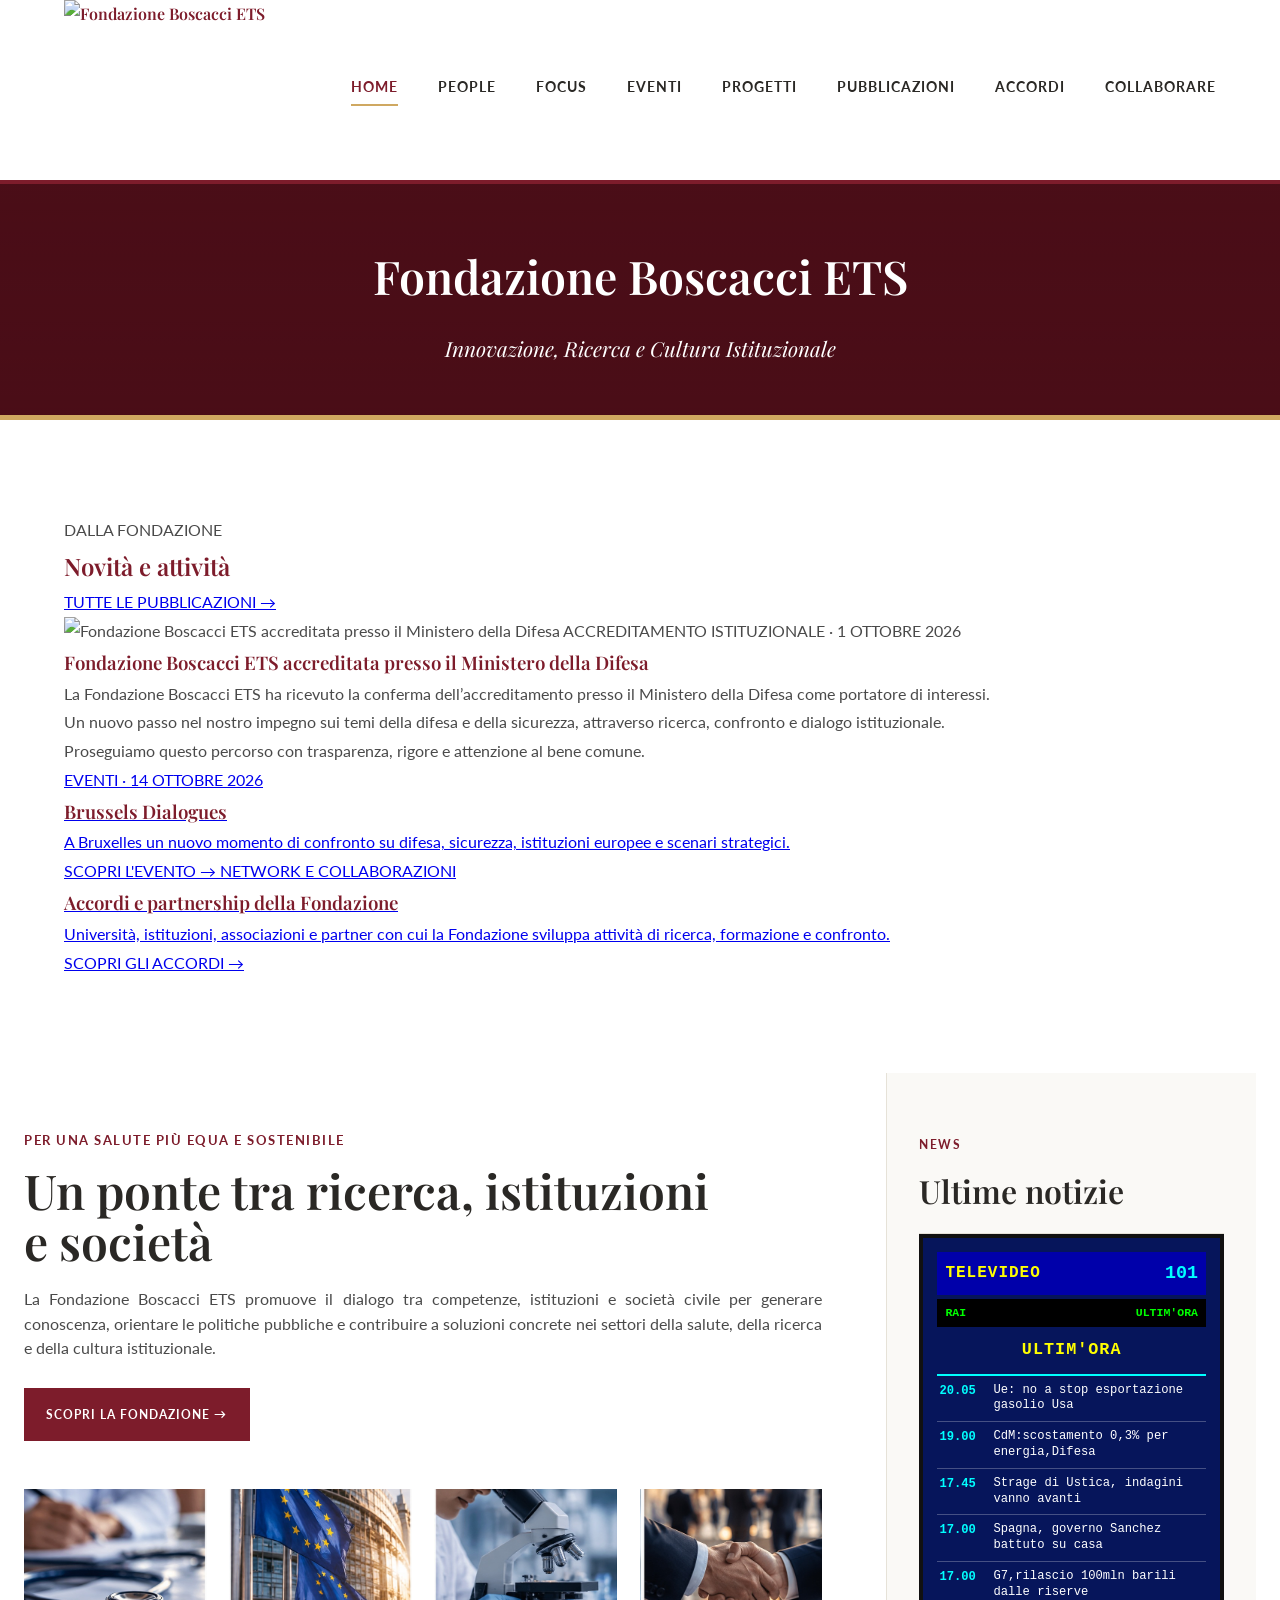
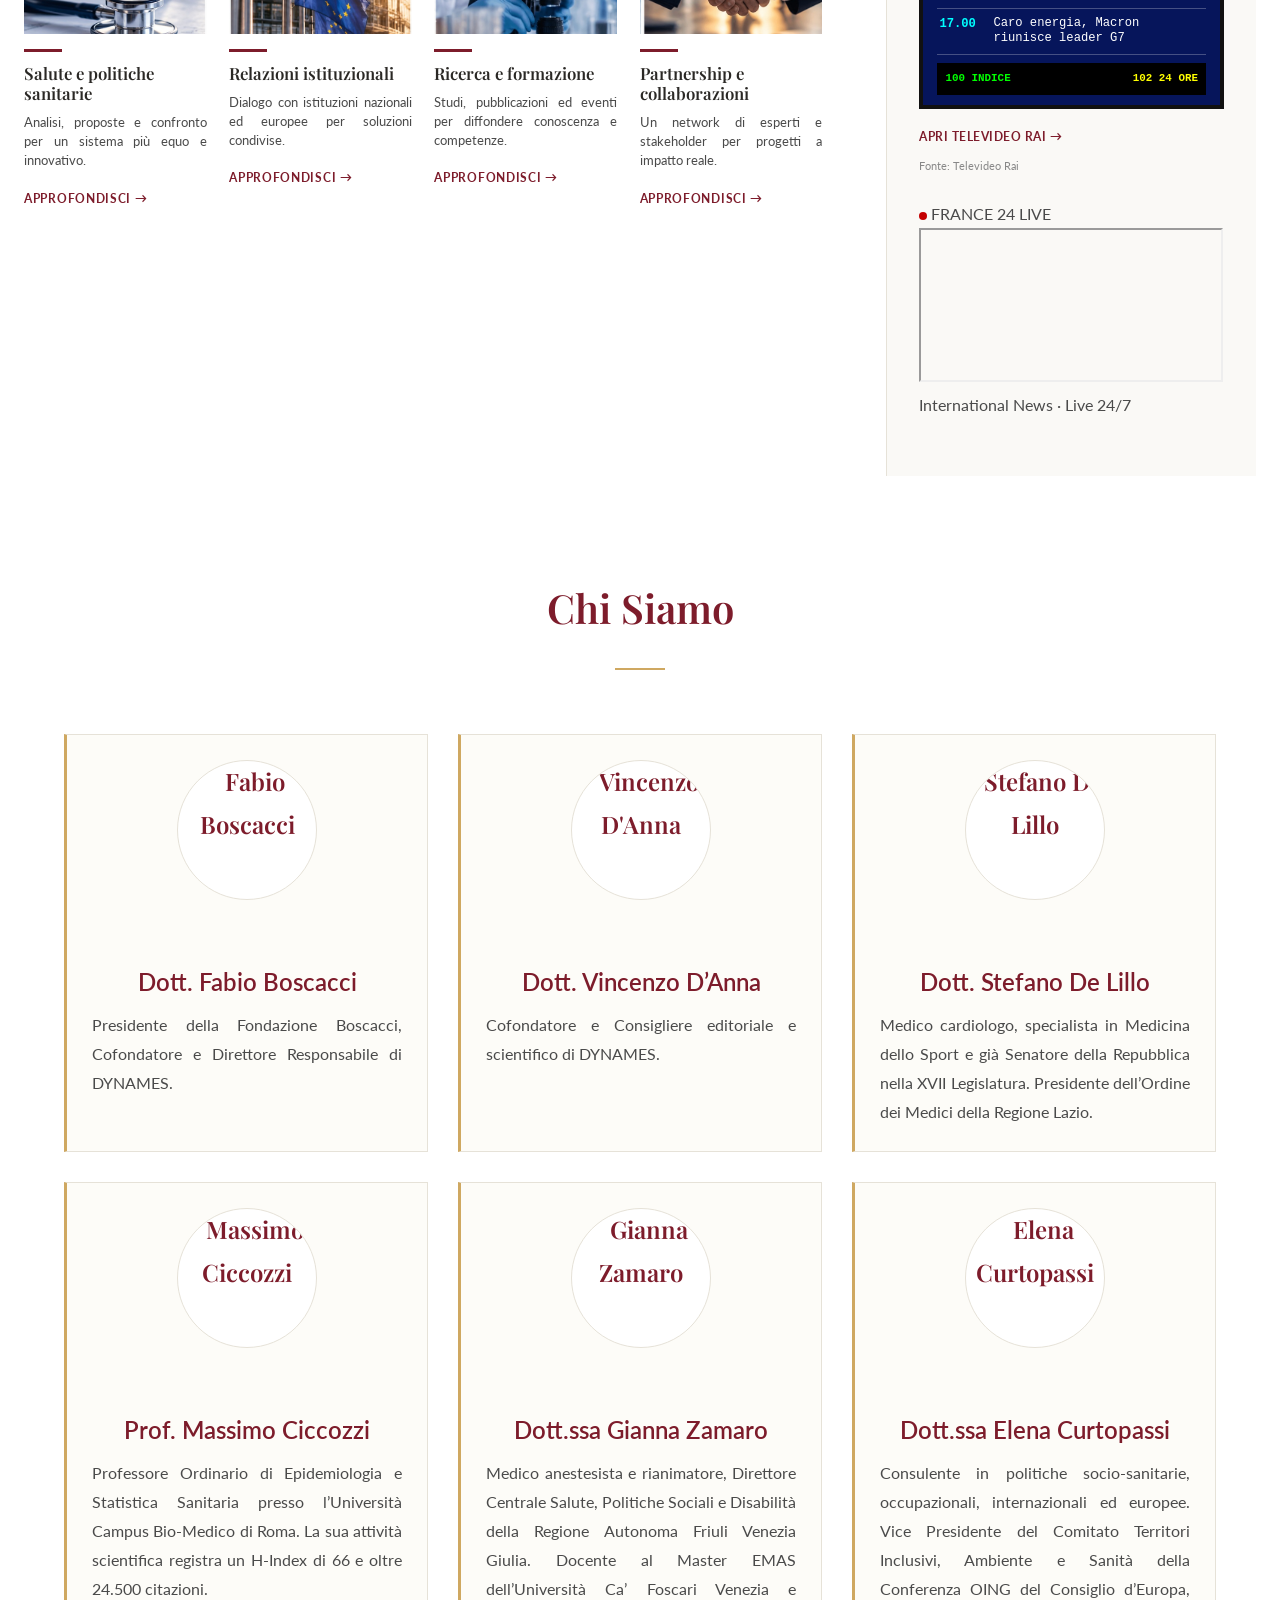
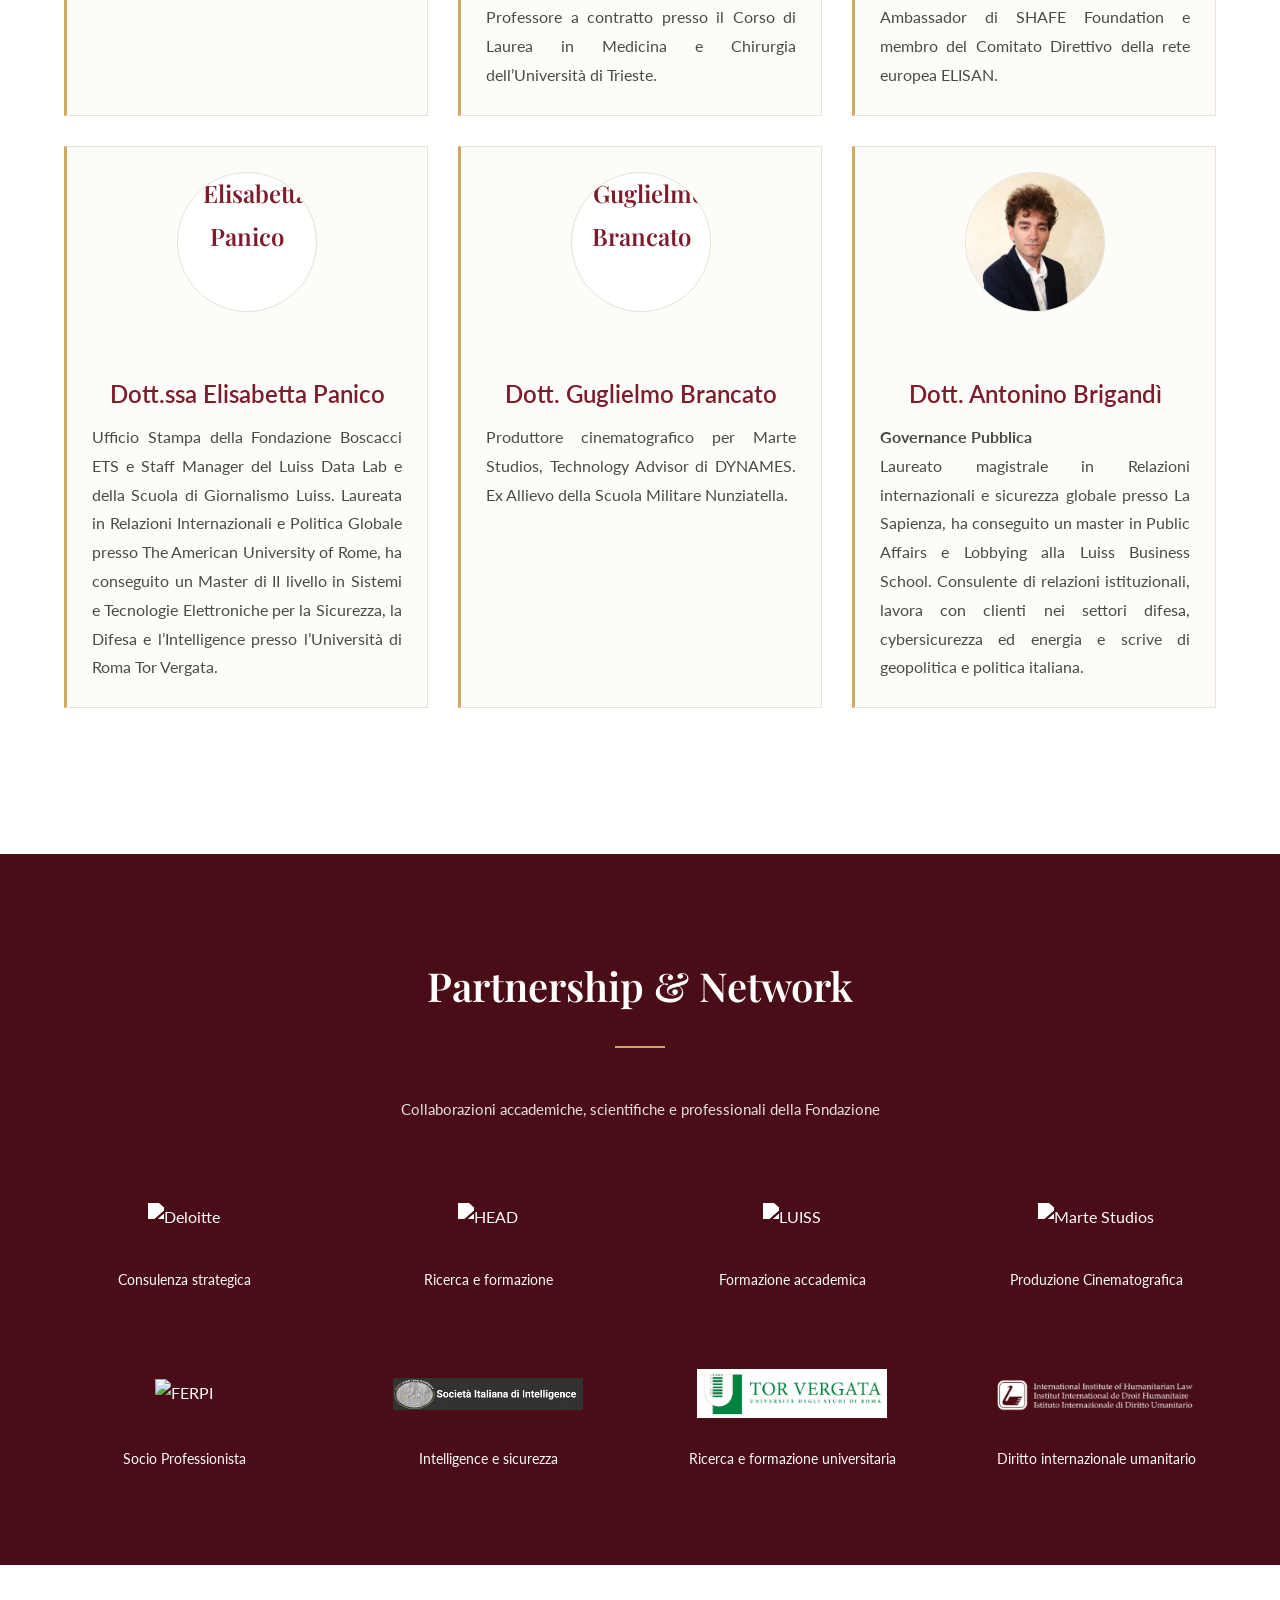
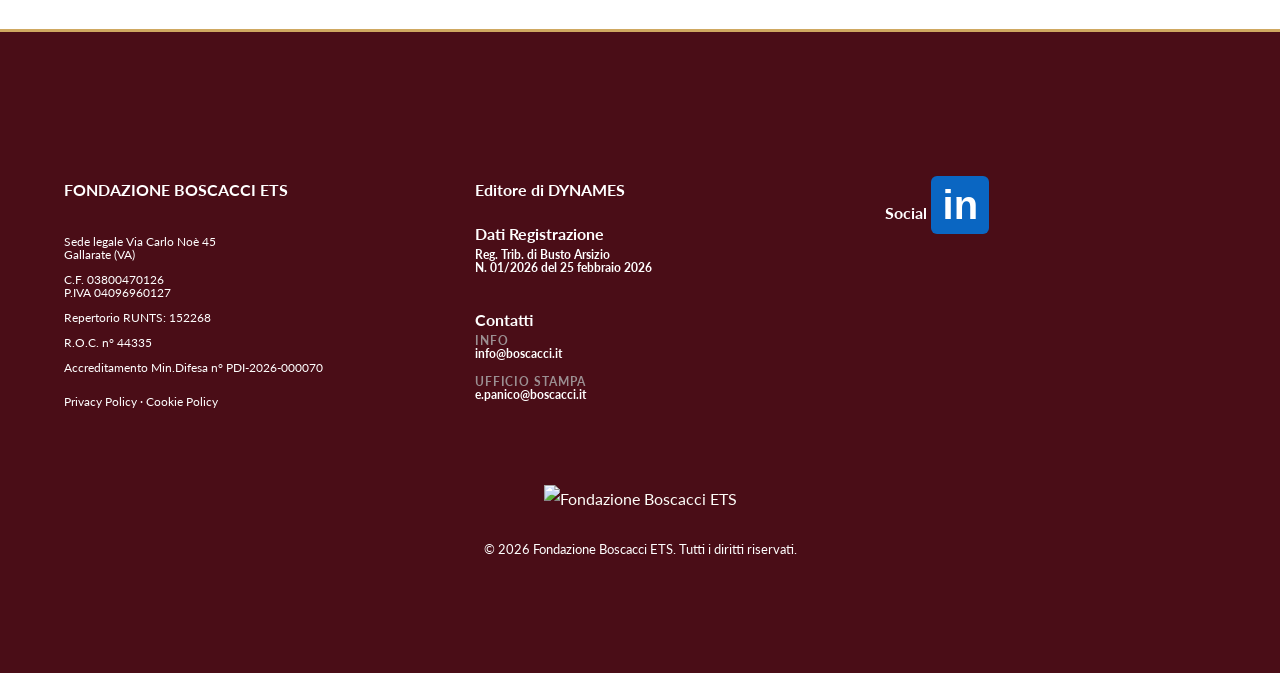
==== index.html @ d0b51655 "Update index.html" ====
<!DOCTYPE html>
<html lang="it">

<head>
    <meta charset="UTF-8">
    <meta name="viewport" content="width=device-width, initial-scale=1.0">
    <title>Fondazione Boscacci ETS</title>

    <link rel="stylesheet" href="css/style.css?v=4">
    <link rel="icon" href="assets/logo_grafico.png" type="image/png">

    <style>
        /* =========================================================
           SEZIONE COLLABORATORI DYNAMES
           ========================================================= */

        .dynames-grid {
            display: grid;
            grid-template-columns: repeat(3, minmax(0, 1fr));
            gap: 2.5rem 2rem;
            width: 100%;
            margin-top: 2rem;
            align-items: start;
        }

        .dynames-grid .author-box {
            width: 100%;
            max-width: none;
            margin: 0;
            padding: 25px;
            display: flex;
            flex-direction: column;
            align-items: center;
            text-align: center;
            box-sizing: border-box;
        }

        .dynames-grid .author-icon {
            width: 140px;
            height: 140px;
            min-width: 140px;
            min-height: 140px;
            margin: 0 auto 1.25rem;
            border-radius: 50%;
            overflow: hidden;
            flex: 0 0 140px;
        }

        .dynames-grid .author-icon img {
            display: block;
            width: 140px !important;
            height: 140px !important;
            min-width: 140px !important;
            min-height: 140px !important;
            max-width: 140px !important;
            max-height: 140px !important;
            object-fit: cover !important;
            object-position: center;
            border-radius: 50%;
        }

        .dynames-grid .author-info {
            width: 100%;
            font-family: inherit;
            text-align: center;
        }

        .dynames-grid .author-info h4 {
            font-family: inherit;
            margin-top: 0;
            margin-bottom: 0.5rem;
        }

        .dynames-grid .author-info p {
            font-family: inherit;
        }

        .dynames-badge {
            display: inline-block;
            margin: 0.35rem 0 0.55rem;
            padding: 0.32rem 0.7rem;
            border-left: 3px solid var(--primary-dark);
            background: rgba(0, 0, 0, 0.055);
            font-size: 0.76rem;
            font-weight: 800;
            letter-spacing: 0.08em;
            text-transform: uppercase;
        }

        .dynames-role {
            margin-bottom: 0.45rem;
            font-weight: 700;
        }

        @media (max-width: 900px) {
            .dynames-grid {
                grid-template-columns: repeat(2, minmax(0, 1fr));
            }
        }

        @media (max-width: 600px) {
            .dynames-grid {
                grid-template-columns: 1fr;
            }
        }
    </style>
</head>

<body>

<header>
    <div class="container header-inner">

        <div class="brand">
            <a href="index.html" style="display: flex; align-items: center;">
               <img src="assets/logo_boscacci_rosso.png"
     alt="Fondazione Boscacci ETS"
     style="height: 180px; width: auto;">
</a>
        </div>

        <div class="menu-toggle" id="menuToggle">
            <span></span>
            <span></span>
            <span></span>
        </div>

    <nav class="desktop-nav" id="mainNav">
    <a href="index.html" class="active">Home</a>
    <a href="people.html">People</a>
    <a href="aree-interesse.html">Focus</a>
    <a href="eventi.html">Eventi</a>
    <a href="progetti.html">Progetti</a>
    <a href="pubblicazioni.html">Pubblicazioni</a>
    <a href="accordi.html">Accordi</a>
    <a href="collaborare.html">Collaborare</a>
</nav>

    </div>
</header>

<main>

<!-- HERO -->
<section class="hero">

    <style>

        /* =========================================================
           HERO HOME
           ========================================================= */

        .hero {
            padding: 3.2rem 0 3rem !important;
        }

        .hero .container {
            text-align: center;
        }

        .hero h1 {
            color: #ffffff !important;
            font-family: 'Playfair Display', serif !important;
            font-size: 2.9rem !important;
            font-weight: 600;
            text-align: center;
            margin: 0 0 0.7rem 0;
        }

        .hero p {
            color: #ffffff !important;
            font-family: 'Playfair Display', serif !important;
            font-size: 1.3rem !important;
            font-style: italic;
            text-align: center !important;
            margin: 0 auto !important;
        }


        /* =========================================================
           NOVITÀ DALLA FONDAZIONE
           ========================================================= */
.home-main-news {
    display: grid;
    grid-template-columns: 44% 56%;
    background: #ffffff;
    border: 1px solid #e3ddd3;
    border-top: 4px solid var(--primary);
    margin-bottom: 1.5rem;
    overflow: hidden;
}

.home-main-news-image img {
    width: 100%;
    height: 100%;
    min-height: 360px;
    object-fit: cover;
    display: block;
}

.home-main-news-content {
    padding: 2.8rem;
    display: flex;
    flex-direction: column;
    justify-content: center;
}

.home-main-news-content h3 {
    font-family: 'Playfair Display', serif;
    color: var(--primary);
    font-size: 2.1rem;
    line-height: 1.18;
    margin: .4rem 0 1.2rem;
}

.home-main-news-content p {
    text-align: left;
    font-size: 1rem;
    line-height: 1.7;
    margin: 0 0 1rem;
}

.home-secondary-news {
    display: grid;
    grid-template-columns: repeat(2, 1fr);
    gap: 1.5rem;
}

.home-secondary-news .home-update-card {
    min-height: 220px;
}

@media (max-width: 800px) {

    .home-main-news {
        grid-template-columns: 1fr;
    }

    .home-main-news-image img {
        min-height: 0;
        height: auto;
    }

    .home-main-news-content {
        padding: 2rem;
    }

    .home-secondary-news {
        grid-template-columns: 1fr;
    }
}


        /* =========================================================
           BOX MISSIONE
           ========================================================= */

        .mission-grid {
            display: grid;
            grid-template-columns: repeat(2, 1fr);
            gap: 2.5rem;
            margin-top: 3rem;
        }

        .mission-box {
            padding: 3rem;
            background: #ffffff;
            border: 1px solid #e6e2dc;
            border-top: 4px solid var(--accent);
            min-height: 260px;
        }

        .mission-box h3 {
            font-family: 'Playfair Display', serif;
            color: var(--primary);
            font-size: 2rem;
            font-weight: 600;
            text-align: center;
            margin-bottom: 1.8rem;
        }

        .mission-box p {
            font-family: 'Playfair Display', serif;
            font-size: 1.25rem;
            font-style: italic;
            line-height: 1.45;
            text-align: center;
            color: var(--text-body);
            margin: 0;
        }


        /* =========================================================
           RESPONSIVE
           ========================================================= */

        @media (max-width: 900px) {

            .home-updates-grid {
                grid-template-columns: 1fr;
            }

            .home-update-card {
                min-height: auto;
            }

        }


        @media (max-width: 700px) {

            .mission-grid {
                grid-template-columns: 1fr;
            }

            .mission-box {
                padding: 2rem;
                min-height: auto;
            }

        }


        @media (max-width: 600px) {

            .hero {
                padding: 2.6rem 0 2.5rem !important;
            }

            .hero h1 {
                font-size: 2.35rem !important;
            }

            .hero p {
                font-size: 1.15rem !important;
            }

            .home-updates {
                padding: 3rem 0;
            }

            .home-updates-head {
                display: block;
            }

            .home-updates-all {
                display: inline-block;
                margin-top: 1rem;
            }

            .home-updates h2 {
                font-size: 2rem;
            }

        }

    </style>


    <div class="container">

        <h1>
            Fondazione Boscacci ETS
        </h1>

        <p>
            Innovazione, Ricerca e Cultura Istituzionale
        </p>

    </div>

</section>


<!-- =====================================================
     NOVITÀ DALLA FONDAZIONE
===================================================== -->

<section class="home-updates">

    <div class="container">


        <div class="home-updates-head">

            <div>

                <span class="home-updates-kicker">
                    DALLA FONDAZIONE
                </span>

                <h2>
                    Novità e attività
                </h2>

            </div>


            <a href="pubblicazioni.html"
               class="home-updates-all">

                TUTTE LE PUBBLICAZIONI →

            </a>

        </div>


        <div class="home-updates-grid">


   <!-- NOVITÀ 1 — ACCREDITAMENTO MINISTERO DELLA DIFESA -->

<div class="home-update-card home-update-card-image">

    <img
        src="assets/Annuncio istituzionale a Palazzo Baracchini(2).png"
        alt="Fondazione Boscacci ETS accreditata presso il Ministero della Difesa"
        class="home-update-image">

    <span class="home-update-type">
        ACCREDITAMENTO ISTITUZIONALE · 1 OTTOBRE 2026
    </span>

    <h3>
        Fondazione Boscacci ETS accreditata presso il Ministero della Difesa
    </h3>

    <p>
        La Fondazione Boscacci ETS ha ricevuto la conferma
        dell’accreditamento presso il Ministero della Difesa
        come portatore di interessi.
    </p>

    <p>
        Un nuovo passo nel nostro impegno sui temi della difesa
        e della sicurezza, attraverso ricerca, confronto
        e dialogo istituzionale.
    </p>

    <p>
        Proseguiamo questo percorso con trasparenza,
        rigore e attenzione al bene comune.
    </p>

</div>

       </a>
            
            <!-- NOVITÀ 2 -->

            <a href="eventi.html"
               class="home-update-card">

                <span class="home-update-type">
                    EVENTI · 14 OTTOBRE 2026
                </span>

                <h3>
                    Brussels Dialogues
                </h3>

                <p>
                    A Bruxelles un nuovo momento di confronto
                    su difesa, sicurezza, istituzioni europee
                    e scenari strategici.
                </p>

                <span class="home-update-link">
                    SCOPRI L'EVENTO →
                </span>

            </a>


            <!-- NOVITÀ 3 -->

            <a href="accordi.html"
               class="home-update-card">

                <span class="home-update-type">
                    NETWORK E COLLABORAZIONI
                </span>

                <h3>
                    Accordi e partnership della Fondazione
                </h3>

                <p>
                    Università, istituzioni, associazioni e partner
                    con cui la Fondazione sviluppa attività di ricerca,
                    formazione e confronto.
                </p>

                <span class="home-update-link">
                    SCOPRI GLI ACCORDI →
                </span>

            </a>


        </div>

    </div>

</section>


<!-- HOME EDITORIALE -->

   <!-- HOME EDITORIALE -->
<section class="home-editorial">

    <div class="container">

        <div class="home-editorial-grid">

            <div class="home-intro">

                <span class="home-kicker">
                    PER UNA SALUTE PIÙ EQUA E SOSTENIBILE
                </span>

                <h2>
                    Un ponte tra ricerca, istituzioni<br>
                    e società
                </h2>

                <p>
                    La Fondazione Boscacci ETS promuove il dialogo tra competenze,
                    istituzioni e società civile per generare conoscenza, orientare
                    le politiche pubbliche e contribuire a soluzioni concrete nei
                    settori della salute, della ricerca e della cultura istituzionale.
                </p>

                <a href="#chi-siamo" class="home-button">
                    SCOPRI LA FONDAZIONE →
                </a>
<div class="home-focus-grid">

    <a href="aree-interesse.html" class="home-focus-card">
        <img src="assets/focus-salute.jpg" alt="Salute e politiche sanitarie">
        <span></span>
        <h3>Salute e politiche sanitarie</h3>
        <p>Analisi, proposte e confronto per un sistema più equo e innovativo.</p>
        <strong>APPROFONDISCI →</strong>
    </a>

    <a href="aree-interesse.html" class="home-focus-card">
        <img src="assets/focus-istituzioni.jpg" alt="Relazioni istituzionali">
        <span></span>
        <h3>Relazioni istituzionali</h3>
        <p>Dialogo con istituzioni nazionali ed europee per soluzioni condivise.</p>
        <strong>APPROFONDISCI →</strong>
    </a>

    <a href="aree-interesse.html" class="home-focus-card">
        <img src="assets/focus-ricerca.jpg" alt="Ricerca e formazione">
        <span></span>
        <h3>Ricerca e formazione</h3>
        <p>Studi, pubblicazioni ed eventi per diffondere conoscenza e competenze.</p>
        <strong>APPROFONDISCI →</strong>
    </a>

    <a href="accordi.html" class="home-focus-card">
        <img src="assets/focus-partnership.jpg" alt="Partnership e collaborazioni">
        <span></span>
        <h3>Partnership e collaborazioni</h3>
        <p>Un network di esperti e stakeholder per progetti a impatto reale.</p>
        <strong>APPROFONDISCI →</strong>
    </a>

</div>
            </div>

            <div class="home-news">

                <div class="news-heading">
                    <div>
                        <span>NEWS</span>
                        <h2>Ultime notizie</h2>
                    </div>
                </div>

<div class="televideo-live">

    <div class="televideo-screen">

        <div class="televideo-topbar">
            <span class="televideo-brand">TELEVIDEO</span>
            <span class="televideo-page">101</span>
        </div>

        <div class="televideo-subbar">
            <span>RAI</span>
            <span>ULTIM'ORA</span>
        </div>

        <h3>ULTIM'ORA</h3>

        <div id="televideo-news">
            <p class="televideo-loading">
                Caricamento delle ultime notizie...
            </p>
        </div>

        <div class="televideo-footerbar">
            <span>100 INDICE</span>
            <span>102 24 ORE</span>
        </div>

    </div>

    <a href="https://www.televideo.rai.it/"
       target="_blank"
       rel="noopener noreferrer"
       class="televideo-link">
        APRI TELEVIDEO RAI →
    </a>

    <small>Fonte: Televideo Rai</small>

</div>
<div class="euronews-live">

    <div class="euronews-live-title">
        <span class="live-dot"></span>
     FRANCE 24 LIVE
    </div>

    <div class="live-video">
        <iframe
            src="https://www.youtube.com/embed/HvZt-nh9sGg?autoplay=1&mute=1"
            title="Euronews Live"
            allow="autoplay; encrypted-media; picture-in-picture"
            allowfullscreen>
        </iframe>
    </div>

    <p class="live-source">
        International News · Live 24/7
    </p>

</div>
</div>

            </div>

        </div>

    </div>

</section>

    <!-- CHI SIAMO -->
    <section id="chi-siamo">
        <div class="container">

            <h2 class="section-title">Chi Siamo</h2>
<div class="dynames-grid">
            <div class="author-box">
                <div class="author-icon">
                    <img src="assets/Fabio Boscacci.jfif" alt="Fabio Boscacci">
                </div>
                <div class="author-info">
                    <h4>Dott. Fabio Boscacci</h4>
                    <p>
                        Presidente della Fondazione Boscacci, Cofondatore
                        e Direttore Responsabile di DYNAMES.
                    </p>
                </div>
            </div>

            <div class="author-box">
                <div class="author-icon">
                    <img src="assets/Vinenzo D'ANNA.png" alt="Vincenzo D'Anna">
                </div>
                <div class="author-info">
                    <h4>Dott. Vincenzo D’Anna</h4>
                    <p>
                        Cofondatore e Consigliere editoriale e scientifico
                        di DYNAMES.
                    </p>
                </div>
            </div>

            <div class="author-box">
                <div class="author-icon">
                    <img src="assets/Stefano De Lillo.jpeg" alt="Stefano De Lillo">
                </div>
                <div class="author-info">
                    <h4>Dott. Stefano De Lillo</h4>
                    <p>
    Medico cardiologo, specialista in Medicina dello Sport e già Senatore della Repubblica
    nella XVII Legislatura. Presidente dell’Ordine dei Medici della Regione Lazio.
</p>
                </div>
            </div>

            <div class="author-box">
                <div class="author-icon">
                    <img src="assets/Massimo Ciccozzi.jpeg" alt="Massimo Ciccozzi">
                </div>
                <div class="author-info">
                    <h4>Prof. Massimo Ciccozzi</h4>
                    <p>
    Professore Ordinario di Epidemiologia e Statistica Sanitaria presso l’Università
    Campus Bio-Medico di Roma. La sua attività scientifica registra un H-Index di 66
    e oltre 24.500 citazioni.
</p>
                </div>
            </div>

            <div class="author-box">
                <div class="author-icon">
                    <img src="assets/Gianna Zamaro.jpeg" alt="Gianna Zamaro">
                </div>
                <div class="author-info">
                    <h4>Dott.ssa Gianna Zamaro</h4>
                    <p>
    Medico anestesista e rianimatore, Direttore Centrale Salute, Politiche Sociali
    e Disabilità della Regione Autonoma Friuli Venezia Giulia. Docente al Master EMAS
    dell’Università Ca’ Foscari Venezia e Professore a contratto presso il Corso di
    Laurea in Medicina e Chirurgia dell’Università di Trieste.
</p>
                </div>
            </div>

            <div class="author-box">
                <div class="author-icon">
                    <img src="assets/curtopassi.jpeg" alt="Elena Curtopassi">
                </div>
                <div class="author-info">
                    <h4>Dott.ssa Elena Curtopassi</h4>
                    <p>
    Consulente in politiche socio-sanitarie, occupazionali, internazionali ed europee.
    Vice Presidente del Comitato Territori Inclusivi, Ambiente e Sanità della Conferenza
    OING del Consiglio d’Europa, Ambassador di SHAFE Foundation e membro del Comitato
    Direttivo della rete europea ELISAN.
</p>
                </div>
            </div>

            <div class="author-box">
                <div class="author-icon">
                    <img src="assets/elisabetta_panico_nuova.jpeg" alt="Elisabetta Panico">
                </div>
                <div class="author-info">
                    <h4>Dott.ssa Elisabetta Panico</h4>
                    <p>
    Ufficio Stampa della Fondazione Boscacci ETS e Staff Manager del Luiss Data Lab
    e della Scuola di Giornalismo Luiss. Laureata in Relazioni Internazionali e Politica
    Globale presso The American University of Rome, ha conseguito un Master di II livello
    in Sistemi e Tecnologie Elettroniche per la Sicurezza, la Difesa e l’Intelligence
    presso l’Università di Roma Tor Vergata.
</p>
                </div>
            </div>

            <div class="author-box">
                <div class="author-icon">
                    <img src="assets/brancato guglielmo.png" alt="Guglielmo Brancato">
                </div>
                <div class="author-info">
                    <h4>Dott. Guglielmo Brancato</h4>
                    <p>
                        Produttore cinematografico per Marte Studios,
                        Technology Advisor di DYNAMES. Ex Allievo della
                        Scuola Militare Nunziatella.
                    </p>
                </div>
            </div>

            <div class="author-box">
                <div class="author-icon">
                    <img src="assets/antonio-brigandi.jpg" alt="Antonino Brigandì">
                </div>
                <div class="author-info">
                    <h4>Dott. Antonino Brigandì</h4>
                    <p><strong>Governance Pubblica</strong></p>
                    <p>
                        Laureato magistrale in Relazioni internazionali e
                        sicurezza globale presso La Sapienza, ha conseguito
                        un master in Public Affairs e Lobbying alla Luiss
                        Business School. Consulente di relazioni istituzionali,
                        lavora con clienti nei settori difesa, cybersicurezza
                        ed energia e scrive di geopolitica e politica italiana.
                    </p>
                </div>
            </div>
        </div>
    </section>
        <!-- PARTNERSHIP -->
    <section id="partnership"
             style="background: var(--primary-dark); color: #ffffff;">

        <div class="container" style="text-align: center;">

         <h2 class="section-title" style="color: #ffffff;">
    Partnership &amp; Network
</h2>

<p style="text-align: center; color: #e7dfe0; font-size: 0.95rem; margin: -1rem auto 3.5rem; max-width: 700px;">
    Collaborazioni accademiche, scientifiche e professionali della Fondazione
</p>

<div style="
    max-width: 1200px;
    margin: 0 auto;
    display: grid;
    grid-template-columns: repeat(4, 1fr);
    column-gap: 4rem;
    row-gap: 4rem;
    align-items: start;
">

    <!-- DELOITTE -->
    <div style="text-align: center;">
        <div style="height: 75px; display: flex; align-items: center; justify-content: center;">
            <img src="assets/loghi partner/delpitte.png"
                 alt="Deloitte"
                 style="max-height: 55px; max-width: 180px; filter: brightness(0) invert(1);">
        </div>
        <p style="color: #fdfcf8; font-size: 0.85rem; margin: 1rem auto 0; text-align: center; line-height: 1.4;">
            Consulenza strategica
        </p>
    </div>

    <!-- HEAD -->
    <div style="text-align: center;">
        <div style="height: 75px; display: flex; align-items: center; justify-content: center;">
            <img src="assets/loghi partner/head logo.png"
                 alt="HEAD"
                 style="max-height: 55px; max-width: 190px; filter: brightness(0) invert(1);">
        </div>
       <p style="color: #fdfcf8; font-size: 0.85rem; margin: 1rem auto 0; text-align: center; line-height: 1.4;">
            Ricerca e formazione
        </p>
    </div>

    <!-- LUISS -->
    <div style="text-align: center;">
        <div style="height: 75px; display: flex; align-items: center; justify-content: center;">
            <img src="assets/loghi partner/logo_luiss_master-giornalismo.svg"
                 alt="LUISS"
                 style="max-height: 55px; max-width: 180px; filter: brightness(0) invert(1);">
        </div>
        <p style="color: #fdfcf8; font-size: 0.85rem; margin: 1rem auto 0; text-align: center; line-height: 1.4;">
            Formazione accademica
        </p>
    </div>

    <!-- MARTE STUDIOS -->
    <div style="text-align: center;">
        <div style="height: 75px; display: flex; align-items: center; justify-content: center;">
            <img src="assets/loghi partner/marte_logo.png"
                 alt="Marte Studios"
                 style="max-height: 90px; max-width: 240px; filter: brightness(0) invert(1);">
        </div>
       <p style="color: #fdfcf8; font-size: 0.85rem; margin: 1rem auto 0; text-align: center; line-height: 1.4;">
            Produzione Cinematografica
        </p>
    </div>
    
   <!-- FERPI -->
<div style="text-align: center; display: flex; flex-direction: column; align-items: center;">
    <div style="height: 80px; width: 100%; display: flex; align-items: center; justify-content: center;">
        <img src="assets/loghi partner/ferpi.jpeg"
             alt="FERPI"
             style="max-height: 55px; max-width: 170px; object-fit: contain;">
    </div>
    <p style="color: #fdfcf8; font-size: 0.85rem; margin: 1rem 0 0; text-align: center; line-height: 1.4;">
        Socio Professionista
    </p>
</div>

<!-- SOCINT -->
<div style="text-align: center; display: flex; flex-direction: column; align-items: center;">
    <div style="height: 80px; width: 100%; display: flex; align-items: center; justify-content: center;">
        <img src="assets/loghi partner/logo_socint-1-1.png"
             alt="SOCINT – Società Italiana di Intelligence"
             style="max-height: 65px; max-width: 190px; object-fit: contain;">
    </div>
    <p style="color: #fdfcf8; font-size: 0.85rem; margin: 1rem 0 0; text-align: center; line-height: 1.4;">
        Intelligence e sicurezza
    </p>
</div>

<!-- TOR VERGATA -->
<div style="text-align: center; display: flex; flex-direction: column; align-items: center;">
    <div style="height: 80px; width: 100%; display: flex; align-items: center; justify-content: center;">
        <img src="assets/loghi partner/Logo-Universita-Roma-Tor-Vergata.png"
             alt="Università degli Studi di Roma Tor Vergata"
             style="max-height: 65px; max-width: 190px; object-fit: contain;">
    </div>
    <p style="color: #fdfcf8; font-size: 0.85rem; margin: 1rem 0 0; text-align: center; line-height: 1.4;">
        Ricerca e formazione universitaria
    </p>
</div>

<!-- IIHL -->
<div style="text-align: center; display: flex; flex-direction: column; align-items: center;">
    <div style="height: 80px; width: 100%; display: flex; align-items: center; justify-content: center;">
        <img src="assets/loghi partner/logo_iihl.png"
             alt="IIHL – International Institute of Humanitarian Law"
             style="max-height: 65px; max-width: 230px; object-fit: contain;">
    </div>
    <p style="color: #fdfcf8; font-size: 0.85rem; margin: 1rem 0 0; text-align: center; line-height: 1.4;">
        Diritto internazionale umanitario
    </p>
</div>

</div>
    </section>

</main>

<footer>
<div class="container" style="max-width: 1200px; margin: 0 auto; padding: 4rem 1.5rem 2rem;">

    <div style="display: grid; grid-template-columns: repeat(3, 1fr); gap: 5rem; align-items: start; width: 100%;">

        <!-- COLONNA 1 -->
        <div style="text-align: left;">
            <h3 style="font-family: 'Lato', sans-serif; color: white; font-size: 1.00rem; font-weight: 700; margin: 0 0 2rem 0; text-align: left;">
                FONDAZIONE BOSCACCI ETS
            </h3>

            <p style="color: white; font-size: 0.75rem; line-height: 1.05; text-align: left; margin: 0;">
                Sede legale Via Carlo Noè 45<br>
                Gallarate (VA)<br><br>
                C.F. 03800470126<br>
                P.IVA 04096960127<br><br>
                Repertorio RUNTS: 152268<br><br>
                R.O.C. n° 44335<br><br>
                Accreditamento Min.Difesa n° PDI-2026-000070
</p>
            </p>
<p style="margin-top:1rem; font-size:0.75rem;">
    <a href="privacy.html" style="color:white; text-decoration:none;">
        Privacy Policy
    </a>
    <span style="color:white;"> · </span>
    <a href="cookie-policy.html" style="color:white; text-decoration:none;">
        Cookie Policy
    </a>
</p>
        </div>

        <!-- COLONNA 2 -->
        <div style="text-align: left;">
            <h3 style="font-family: 'Lato', sans-serif; color: white; font-size: 1.00rem; font-weight: 700; margin: 0 0 1rem 0; text-align: left;">
    Editore di DYNAMES
</h3>
</p>
            <h3 style="font-family: 'Lato', sans-serif; color: white; font-size: 1.00rem; font-weight: 700; margin: 0 0 2rem 0; text-align: left;">
                Dati Registrazione
            <p style="color: white; font-size: 0.75rem; line-height: 1.05; text-align: left; margin: 0;">
                Reg. Trib. di Busto Arsizio<br>
                N. 01/2026 del 25 febbraio 2026
            <p style="color: white; font-size: 0.75rem; line-height: 1.05; text-align: left; margin-top: 0.4rem;">

            <h3 style="font-family: 'Lato', sans-serif; color: white; font-size: 1.00rem; font-weight: 700; margin: 2rem 0 1.2rem 0; text-align: left;">
                Contatti
            <p style="font-size: 0.75rem; line-height: 1.05; text-align: left; margin: 0;">
                <span style="color: #9b8f92; text-transform: uppercase; letter-spacing: 0.08em;">INFO</span><br>
                <a href="mailto:info@boscacci.it" style="color: white; text-decoration: none;">
                    info@boscacci.it
                </a>

            <p style="font-size: 0.75rem; line-height: 1.05; text-align: left; margin-top: 1rem;">
                <span style="color: #9b8f92; text-transform: uppercase; letter-spacing: 0.08em;">UFFICIO STAMPA</span><br>
                <a href="mailto:e.panico@boscacci.it" style="color: white; text-decoration: none;">
                    e.panico@boscacci.it
                </a>
            </p>
        </div>

        <!-- COLONNA 3 -->
        <div style="text-align: left;">
            <h3 style="font-family: 'Lato', sans-serif; color: white; font-size: 1.00rem; font-weight: 700; margin: 0 0 2rem 0; text-align: left;">
                Social
            <a href="https://www.linkedin.com/company/fondazione-boscacci/posts/?viewAsMember=true"
               target="_blank"
               rel="noopener noreferrer"
               aria-label="LinkedIn Fondazione Boscacci"
               style="display: inline-block; text-decoration: none;">

                <div style="width: 58px; height: 58px; background: #0A66C2; border-radius: 6px; display: flex; align-items: center; justify-content: center; color: white; font-family: Arial, sans-serif; font-size: 40px; font-weight: bold;">
                    in
                </div>
            </a>
        </div>

    </div>

    <!-- LOGO FONDAZIONE -->
    <div style="text-align: center; margin-top: 4rem;">
        <img src="assets/logo_bianco.svg"
             alt="Fondazione Boscacci ETS"
             style="height: 90px; width: auto;">
    </div>

    <!-- COPYRIGHT -->
    <p style="color: white; text-align: center; margin-top: 1.5rem; font-size: 0.8rem;">
        &copy; 2026 Fondazione Boscacci ETS. Tutti i diritti riservati.
    </p>

</div>
</footer>

<script>
    document.getElementById('menuToggle').addEventListener('click', function() {
        document.getElementById('mainNav').classList.toggle('active');
    });
</script>
<script>
fetch('televideo.json?t=' + Date.now())
    .then(response => response.json())
    .then(news => {
        const container = document.getElementById('televideo-news');

        container.innerHTML = news.map(item => {
        const match = item.title.match(/^(\d{2}\.\d{2})\s+(.*)$/);

const dataNotizia = new Date(item.date);

const oraDaData = !isNaN(dataNotizia)
    ? dataNotizia.toLocaleTimeString('it-IT', {
        hour: '2-digit',
        minute: '2-digit',
        hour12: false
      }).replace(':', '.')
    : '';

const ora = match ? match[1] : oraDaData;
const titolo = match ? match[2] : item.title;
            return `
                <div class="televideo-item">
                    <span class="televideo-time">${ora}</span>
                    <span class="televideo-title">${titolo}</span>
                </div>
            `;
        }).join('');
    })
    .catch(error => {
        document.getElementById('televideo-news').innerHTML =
            '<p class="televideo-loading">Notizie momentaneamente non disponibili.</p>';
    });
</script>

<script data-goatcounter="https://fabioboscacci.goatcounter.com/count"
        async src="//gc.zgo.at/count.js"></script>

</body>
</html>
---- css/style.css ----
@import url('https://fonts.googleapis.com/css2?family=Playfair+Display:ital,wght@0,400;0,600;0,700;1,400&family=Lato:wght@300;400;700&display=swap');

:root {
    --primary: #7d1c2b;       /* Rosso Bordeaux / Cardinal / "Rosso Roma" */
    --primary-dark: #4a0d17;  
    --surface: #ffffff;       /* Bianco puro */
    --surface-alt: #fdfcf8;   /* Avorio / Beige leggerissimo per spezzare */
    --accent: #cfa861;        /* Oro Antico / Foglia d'oro */
    --accent-dark: #a38245;   
    --text-primary: #2a2825;  /* Carbone caldo e morbido */
    --text-body: #4a4a4a;     /* Grigio classico ben leggibile */
    --text-muted: #888888;
    --border: #e6e2d8;        /* Grigio/Beige per i separatori */
    --transition: all 0.4s ease;
}

* { margin: 0; padding: 0; box-sizing: border-box; }

body {
    font-family: 'Lato', sans-serif;
    background-color: var(--surface);
    color: var(--text-body);
    line-height: 1.8;
    -webkit-font-smoothing: antialiased;
}

p {
    text-align: justify;
}

/* Tipografia Classica ed Istituzionale */
h1, h2, h3, h4, h5, h6, .brand, .timeline-date {
    font-family: 'Playfair Display', serif;
    color: var(--primary);
    font-weight: 600;
}

.container { max-width: 1200px; margin: 0 auto; padding: 0 1.5rem; }

/* HEADER - Molto pulito e arioso */
header {
    background-color: var(--surface);
    border-bottom: 4px solid var(--primary); /* Striscia rossa spessa in alto o sotto nav */
    padding: 0;
    position: sticky;
    top: 0;
    z-index: 1000;
}

.header-inner { display: flex; justify-content: space-between; align-items: center; }

.brand a { text-decoration: none; color: inherit; }

.brand img {
    width: 240px;
    height: auto;
    display: block;
}

.brand h1 {
    font-size: 1.8rem;
    font-weight: 700;
    letter-spacing: 0.5px;
    display: flex;
    align-items: center;
    gap: 12px;
    color: var(--primary);
    text-transform: uppercase;
}

.brand-logo { 
    color: var(--accent); 
    font-size: 2.2rem; 
    line-height: 1;
    font-style: italic;
    border-right: 1px solid var(--border);
    padding-right: 15px;
}

.brand p {
    font-size: 0.75rem;
    color: var(--text-muted);
    text-transform: uppercase;
    letter-spacing: 2px;
    font-weight: 400;
    margin-top: 2px;
    font-family: 'Lato', sans-serif;
}

/* NAV - Spaziatura generosa, font rigoroso */
.desktop-nav { display: flex; gap: 2.5rem; align-items: center; }

.desktop-nav a {
    text-decoration: none;
    color: var(--text-primary);
    font-family: 'Lato', sans-serif;
    font-weight: 700;
    font-size: 0.9rem;
    text-transform: uppercase;
    letter-spacing: 1px;
    transition: var(--transition);
    padding-bottom: 5px;
    border-bottom: 2px solid transparent;
}

.desktop-nav a:hover, .desktop-nav a.active { 
    color: var(--primary); 
    border-bottom: 2px solid var(--accent); 
}

/* MOBILE MENU */
.menu-toggle { display: none; flex-direction: column; gap: 5px; cursor: pointer; z-index: 1001; }
.menu-toggle span { width: 30px; height: 2px; background-color: var(--primary); transition: var(--transition); }

@media (max-width: 900px) {
    .menu-toggle { display: flex; }
    .desktop-nav {
        display: none; flex-direction: column; position: absolute; top: 100%; left: 0; width: 100%;
        background: var(--surface); padding: 1.5rem 2rem; border-top: 1px solid var(--border);
        box-shadow: 0 10px 15px -3px rgba(0,0,0,0.1);
    }
    .desktop-nav.active { display: flex; }
    .desktop-nav a { padding: 1rem 0; width: 100%; border-bottom: 1px solid var(--border); }
    .desktop-nav a:hover, .desktop-nav a.active { border-bottom: 1px solid var(--accent); }
}

/* HERO SECTION - Formale, con Immagine Architettonica / Classica in background scuro */
.hero {
    background-color: var(--primary-dark);
    background-image: linear-gradient(rgba(74, 13, 23, 0.7), rgba(74, 13, 23, 0.9)), url('../assets/istituzionale_bw.png');
    background-size: cover; background-position: center;
    color: var(--surface);
    text-align: center;
    padding: 10rem 2rem;
    position: relative;
    border-bottom: 5px solid var(--accent);
}

.hero h2 { 
    font-size: 3.5rem; 
    font-weight: 600; 
    margin-bottom: 1.5rem; 
    line-height: 1.2; 
    color: var(--accent);
    text-shadow: 2px 2px 4px rgba(0,0,0,0.3);
}

.hero p { 
    font-size: 1.25rem; 
    color: var(--surface-alt); 
    max-width: 850px; 
    margin: 0 auto; 
    font-family: 'Lato', sans-serif; 
    font-weight: 300;
    line-height: 1.8; 
}

/* PAGE HEADERS (Pagine Interne) */
.page-header { background-color: var(--surface-alt); border-bottom: 1px solid var(--border); color: var(--primary); padding: 6rem 0; text-align: center; }
.page-header h1 { font-size: 3rem; font-weight: 600; letter-spacing: 0.5px; margin-bottom: 1rem; }
.page-header p { font-size: 1.15rem; color: var(--text-body); max-width: 700px; margin: 0 auto; font-family: 'Lato', sans-serif; font-style: italic; text-align: center !important; }

/* BOTTONI - Stile Squadrato Museale */
.btn {
    display: inline-flex; align-items: center; justify-content: center;
    background-color: var(--primary); color: var(--surface);
    padding: 0.9rem 2.5rem; text-decoration: none; font-weight: 400; 
    font-family: 'Lato', sans-serif; font-size: 0.95rem; text-transform: uppercase; letter-spacing: 2px;
    border: 1px solid var(--primary); border-radius: 0; transition: var(--transition); cursor: pointer;
}
.btn:hover { background-color: var(--surface); color: var(--primary); border-color: var(--primary); }

/* SECTIONS */
section { padding: 6rem 0; }
.section-title { 
    text-align: center; font-size: 2.5rem; margin-bottom: 4rem; 
    font-weight: 600; color: var(--primary); position: relative; 
}
.section-title::after {
    content: '';
    display: block;
    width: 50px;
    height: 2px;
    background: var(--accent);
    margin: 1.5rem auto 0;
}

.grid-2 { display: grid; grid-template-columns: 1fr 1fr; gap: 4rem; }
.grid-3 { display: grid; grid-template-columns: repeat(3, 1fr); gap: 3rem; }

/* CARDS - Molto sobrie, niente "glassmorphism", solo bordi sottili e background pulito */
.card {
    background: var(--surface); padding: 3rem 2.5rem; 
    border: 1px solid var(--border); border-top: 4px solid var(--primary);
    transition: var(--transition); height: 100%;
}
.card:hover { box-shadow: 0 15px 30px rgba(0,0,0,0.06); transform: translateY(-3px); }
.card h3 { color: var(--primary); margin-bottom: 1.2rem; font-size: 1.4rem; font-weight: 600; }
.card p { color: var(--text-body); font-size: 1rem; }

/* BIOS / CHI SIAMO - Elenco austero e formale */
.author-box {
    margin-bottom: 1.5rem; padding: 2.5rem 2rem; background: var(--surface-alt); 
    border: 1px solid var(--border); border-left: 3px solid var(--accent); 
    display: flex; gap: 2.5rem; align-items: flex-start;
    transition: var(--transition);
}
.author-box:hover { background-color: var(--surface); box-shadow: 0 5px 15px rgba(0,0,0,0.04); }
.author-icon { 
    width: 90px; height: 90px; background: var(--surface); color: var(--primary); 
    border: 1px solid var(--border); display: flex; justify-content: center; align-items: center; 
    font-size: 1.5rem; font-weight: 600; flex-shrink: 0; font-family: 'Playfair Display', serif;
    border-radius: 50%; overflow: hidden;
}
.author-icon img { width: 100%; height: 100%; object-fit: cover; }
.author-info { flex: 1; }
.author-info h4 { font-size: 1.5rem; font-weight: 600; margin-bottom: 0.3rem; color: var(--primary); }
.author-info h5 { font-size: 0.85rem; color: var(--text-muted); margin-bottom: 0.8rem; font-weight: 400; text-transform: uppercase; letter-spacing: 1px; font-family: 'Lato', sans-serif;}
.author-info p { font-size: 1rem; color: var(--text-body); margin: 0; line-height: 1.8; }

.events-container {
    max-width: 1600px;
}
/* EVENTS TIMELINE */
.timeline {
    border-left: 1px solid var(--border);
    padding-left: 2.5rem;
    margin-left: 1rem;

    display: flex;
    flex-direction: column;
    gap: 4rem;
}
.timeline-item {
    position: relative;
    min-width: 0;
}

.timeline-item::before {
    content: '';
    position: absolute;
    left: -2.85rem;
    top: 0.3rem;
    width: 0.7rem;
    height: 0.7rem;
    background: var(--accent);
    border-radius: 50%;
}

.timeline-date {
    font-weight: 700;
    color: var(--accent);
    font-size: 0.85rem;
    text-transform: uppercase;
    letter-spacing: 0.08em;
    margin-bottom: 1rem;
}

.timeline-item h3 {
    font-size: 1.35rem;
    margin-bottom: 0.8rem;
}

.timeline-item p {
    margin-bottom: 1rem;
}

.timeline-item img {
    display: block;
    width: 100%;
    height: auto;
    margin-top: 1.5rem;
}

/* Smartphone: un evento per riga */
@media (max-width: 700px) {
    .timeline {
        grid-template-columns: 1fr;
        row-gap: 3rem;
    }
}

/* FOOTER */
footer { 
    background: var(--primary-dark); border-top: 3px solid var(--accent); 
    color: var(--surface-alt); text-align: center; padding: 5rem 0; margin-top: 4rem; 
}
.footer-logo { font-size: 1.8rem; font-weight: 600; color: var(--accent); margin-bottom: 0.5rem; font-family: 'Playfair Display', serif; }

@media (max-width: 900px) {
    .grid-2, .grid-3 { grid-template-columns: 1fr; gap: 2rem; }
    .hero { padding: 6rem 1.5rem; }
    .hero h2 { font-size: 2.5rem; }
    .author-box { flex-direction: column; text-align: left; gap: 1.5rem; }
}

/* ===== GRIGLIA COLLABORATORI DYNAMES ===== */

.dynames-grid {
    display: grid;
    grid-template-columns: repeat(3, 1fr);
    gap: 30px;
    margin-top: 25px;
    margin-bottom: 50px;
}

.dynames-grid .author-box {
    display: flex;
    flex-direction: column;
    align-items: center;
    text-align: center;
    height: 100%;
    margin: 0;
    padding: 25px;
    box-sizing: border-box;
}

.dynames-grid .author-icon {
    margin: 0 auto 20px auto;
}

.dynames-grid .author-icon img {
    width: 140px;
    height: 140px;
    object-fit: cover;
    border-radius: 50%;
}

.dynames-grid .author-info {
    width: 100%;
}

.dynames-grid .author-info h4 {
    margin-top: 0;
    margin-bottom: 10px;
}

/* TABLET */
@media (max-width: 900px) {
    .dynames-grid {
        grid-template-columns: repeat(2, 1fr);
    }
}

/* SMARTPHONE */
@media (max-width: 600px) {
    .dynames-grid {
        grid-template-columns: 1fr;
    }
}
/* FIX DEFINITIVO GRIGLIA DYNAMES */

.dynames-grid {
    display: grid !important;
    grid-template-columns: repeat(3, minmax(0, 1fr)) !important;
    gap: 30px !important;
    width: 100%;
}

.dynames-grid > .author-box {
    width: 100% !important;
    max-width: none !important;
    margin: 0 !important;
    display: flex !important;
    flex-direction: column !important;
    align-items: center !important;
    text-align: center !important;
    box-sizing: border-box !important;
}

/* FOTO TUTTE IDENTICHE */
.dynames-grid .author-icon {
    width: 140px !important;
    height: 140px !important;
    min-width: 140px !important;
    min-height: 140px !important;
    margin: 0 auto 20px !important;
    overflow: hidden !important;
    border-radius: 50% !important;
}

.dynames-grid .author-icon img {
    width: 140px !important;
    height: 140px !important;
    max-width: 140px !important;
    max-height: 140px !important;
    object-fit: cover !important;
    object-position: center !important;
    border-radius: 50% !important;
    display: block !important;
}

@media (max-width: 900px) {
    .dynames-grid {
        grid-template-columns: repeat(2, minmax(0, 1fr)) !important;
    }
}

@media (max-width: 600px) {
    .dynames-grid {
        grid-template-columns: 1fr !important;
    }
    }

/* ===== HOME EDITORIALE ===== */

.home-editorial {
    background: #ffffff;
    padding: 0;
}

.home-editorial > .container {
    max-width: 1400px;
}

.home-editorial-grid {
    display: grid;
    grid-template-columns: minmax(0, 2.1fr) minmax(330px, 0.9fr);
    align-items: stretch;
}

/* COLONNA SINISTRA */

.home-intro {
    padding: 3.5rem 4rem 3.5rem 0;
}

.home-kicker {
    display: block;
    color: var(--primary);
    font-family: 'Lato', sans-serif;
    font-size: 0.8rem;
    font-weight: 700;
    letter-spacing: 1.5px;
    margin-bottom: 0.8rem;
}

.home-intro h2 {
    font-family: 'Playfair Display', serif;
    color: var(--text-primary);
    font-size: 3rem;
    line-height: 1.05;
    margin: 0 0 1.3rem;
}

.home-intro p {
    max-width: 850px;
    color: var(--text-body);
    font-size: 1rem;
    line-height: 1.55;
    margin-bottom: 1.7rem;
}

.home-button {
    display: inline-block;
    background: var(--primary);
    color: #ffffff;
    text-decoration: none;
    font-family: 'Lato', sans-serif;
    font-size: 0.78rem;
    font-weight: 700;
    letter-spacing: 1px;
    padding: 0.95rem 1.4rem;
    transition: var(--transition);
}

.home-button:hover {
    background: var(--primary-dark);
}

/* COLONNA NEWS */

.home-news {
    background: #faf9f6;
    border-left: 1px solid var(--border);
    padding: 3.5rem 2rem;
}

.news-heading {
    border-bottom: 1px solid var(--border);
    padding-bottom: 0.8rem;
    margin-bottom: 0;
}

.news-heading span {
    color: var(--primary);
    font-family: 'Lato', sans-serif;
    font-size: 0.75rem;
    font-weight: 700;
    letter-spacing: 1.5px;
}

.news-heading h2 {
    font-family: 'Playfair Display', serif;
    color: var(--text-primary);
    font-size: 2rem;
    margin: 0.25rem 0 0;
}

.news-item {
    display: grid;
    grid-template-columns: 65px 1fr;
    gap: 1rem;
    padding: 1.2rem 0;
    border-bottom: 1px solid var(--border);
}

.news-date {
    color: var(--primary);
    font-size: 0.75rem;
    font-weight: 700;
}

.news-item h3 {
    font-family: 'Playfair Display', serif;
    color: var(--text-primary);
    font-size: 1rem;
    line-height: 1.2;
    margin: 0 0 0.35rem;
}

.news-item p {
    color: var(--text-body);
    font-size: 0.82rem;
    line-height: 1.4;
    margin: 0;
}

/* MOBILE */

@media (max-width: 900px) {
    .home-editorial-grid {
        grid-template-columns: 1fr;
    }

    .home-intro {
        padding: 3rem 0;
    }

    .home-news {
        border-left: none;
        border-top: 1px solid var(--border);
        padding: 2.5rem 1.5rem;
    }

    .home-intro h2 {
        font-size: 2.3rem;
    }
}
/* ===== HOME FOCUS CARDS ===== */

.home-focus-grid {
    display: grid;
    grid-template-columns: repeat(4, 1fr);
    gap: 1.4rem;
    margin-top: 3rem;
}

.home-focus-card {
    display: block;
    color: var(--text-primary);
    text-decoration: none;
}

.home-focus-card img {
    width: 100%;
    height: 145px;
    object-fit: cover;
    display: block;
}

.home-focus-card > span {
    display: block;
    width: 38px;
    height: 3px;
    background: var(--primary);
    margin: 0.9rem 0 0.7rem;
}

.home-focus-card h3 {
    font-family: 'Playfair Display', serif;
    color: var(--text-primary);
    font-size: 1.05rem;
    line-height: 1.2;
    margin: 0 0 0.6rem;
}

.home-focus-card p {
    color: var(--text-body);
    font-size: 0.82rem;
    line-height: 1.45;
    margin: 0 0 0.8rem;
}

.home-focus-card strong {
    color: var(--primary);
    font-family: 'Lato', sans-serif;
    font-size: 0.72rem;
    letter-spacing: 0.7px;
}

@media (max-width: 1100px) {
    .home-focus-grid {
        grid-template-columns: repeat(2, 1fr);
    }
}

@media (max-width: 600px) {
    .home-focus-grid {
        grid-template-columns: 1fr;
    }

    .home-focus-card img {
        height: 200px;
    }
}
/* ===== ANSA LIVE ===== */

.ansa-live {
    margin-top: 1.5rem;
    padding: 1.8rem 0;
    border-bottom: 1px solid var(--border);
}

.ansa-live-label {
    display: flex;
    align-items: center;
    gap: 8px;
    color: var(--primary);
    font-family: 'Lato', sans-serif;
    font-size: 0.75rem;
    font-weight: 700;
    letter-spacing: 1.2px;
    margin-bottom: 1.2rem;
}

.live-dot {
    width: 8px;
    height: 8px;
    background: #c40000;
    border-radius: 50%;
    display: inline-block;
    animation: livePulse 1.5s infinite;
}

@keyframes livePulse {
    0%, 100% { opacity: 1; }
    50% { opacity: 0.35; }
}

.ansa-live h3 {
    font-family: 'Playfair Display', serif;
    color: var(--text-primary);
    font-size: 1.35rem;
    line-height: 1.25;
    margin: 0 0 0.8rem;
}

.ansa-live p {
    color: var(--text-body);
    font-size: 0.88rem;
    line-height: 1.55;
    margin: 0 0 1.4rem;
}

.ansa-button {
    display: inline-block;
    background: var(--primary);
    color: #ffffff;
    text-decoration: none;
    font-size: 0.72rem;
    font-weight: 700;
    letter-spacing: 0.8px;
    padding: 0.8rem 1rem;
    margin-right: 1rem;
}

.ansa-button:hover {
    background: var(--primary-dark);
}

.ansa-video-link {
    color: var(--primary);
    text-decoration: none;
    font-size: 0.72rem;
    font-weight: 700;
    letter-spacing: 0.8px;
}

.ansa-live small {
    display: block;
    color: var(--text-muted);
    font-size: 0.68rem;
    margin-top: 1.3rem;
}
/* ===== TELEVIDEO NEWS ===== */

.televideo-live {
    padding: 0 0 1.5rem;
}

.televideo-label {
    display: flex;
    align-items: center;
    gap: 7px;
    color: var(--text-body);
    font-size: 0.78rem;
    font-weight: 700;
    letter-spacing: 0.5px;
    margin-bottom: 0.8rem;
}

.televideo-live h3 {
    font-family: 'Playfair Display', serif;
    color: var(--primary);
    font-size: 1.35rem;
    margin: 0 0 0.7rem;
}

#televideo-news {
    border-top: 1px solid var(--border);
    margin-bottom: 1rem;
}

.televideo-item {
    display: grid;
    grid-template-columns: 48px 1fr;
    gap: 0.7rem;
    padding: 0.7rem 0;
    border-bottom: 1px solid var(--border);
    align-items: start;
}

.televideo-time {
    color: var(--primary);
    font-family: 'Lato', sans-serif;
    font-size: 0.76rem;
    font-weight: 700;
    line-height: 1.4;
}

.televideo-title {
    color: var(--text-primary);
    font-family: 'Lato', sans-serif;
    font-size: 0.79rem;
    line-height: 1.4;

    display: -webkit-box;
    -webkit-line-clamp: 2;
    -webkit-box-orient: vertical;
    overflow: hidden;
}

.televideo-live small {
    display: inline-block;
    color: var(--text-muted);
    font-size: 0.68rem;
    margin-left: 0.8rem;
}
/* ===== TELEVIDEO RAI STYLE ===== */

.televideo-screen {
    background: #06155b;
    border: 4px solid #111111;
    padding: 14px 14px 10px;
    font-family: "Courier New", Courier, monospace;
    color: #ffffff;
    margin-bottom: 12px;
}

/* TESTATA */

.televideo-topbar {
    display: flex;
    justify-content: space-between;
    align-items: center;
    background: #0000aa;
    padding: 5px 8px;
    margin-bottom: 4px;
    font-weight: 700;
}

.televideo-brand {
    color: #ffff00;
    font-size: 1rem;
    letter-spacing: 1px;
}

.televideo-page {
    color: #00ffff;
    font-size: 1.15rem;
    font-weight: 700;
}

.televideo-subbar {
    display: flex;
    justify-content: space-between;
    padding: 4px 8px;
    background: #000000;
    color: #00ff00;
    font-size: 0.72rem;
    font-weight: 700;
    margin-bottom: 8px;
}

/* TITOLO */

.televideo-screen h3 {
    font-family: "Courier New", Courier, monospace !important;
    color: #ffff00 !important;
    text-align: center;
    font-size: 1.05rem !important;
    letter-spacing: 1px;
    margin: 8px 0 !important;
}

/* NOTIZIE */

.televideo-screen #televideo-news {
    border-top: 2px solid #00ffff;
    margin: 0;
}

.televideo-screen .televideo-item {
    display: grid;
    grid-template-columns: 46px 1fr;
    gap: 8px;
    padding: 7px 2px;
    border-bottom: 1px solid rgba(255,255,255,0.25);
}

.televideo-screen .televideo-time {
    color: #00ffff;
    font-family: "Courier New", Courier, monospace;
    font-size: 0.76rem;
    font-weight: 700;
}

.televideo-screen .televideo-title {
    color: #ffffff;
    font-family: "Courier New", Courier, monospace;
    font-size: 0.76rem;
    line-height: 1.3;

    display: -webkit-box;
    -webkit-line-clamp: 2;
    -webkit-box-orient: vertical;
    overflow: hidden;
}

/* BARRA INFERIORE */

.televideo-footerbar {
    display: flex;
    justify-content: space-between;
    background: #000000;
    padding: 6px 8px;
    margin-top: 8px;
    font-family: "Courier New", Courier, monospace;
    font-size: 0.68rem;
    font-weight: 700;
}

.televideo-footerbar span:first-child {
    color: #00ff00;
}

.televideo-footerbar span:last-child {
    color: #ffff00;
}

/* LINK SOTTO */

.televideo-link {
    display: inline-block;
    color: var(--primary);
    text-decoration: none;
    font-size: 0.72rem;
    font-weight: 700;
    letter-spacing: 0.5px;
    margin-top: 4px;
}

.televideo-live small {
    display: block;
    margin: 7px 0 0;
    color: var(--text-muted);
    font-size: 0.66rem;
}
/* ===== FOCUS PAGE ===== */

.focus-grid .card {
    background: #fbfaf7;
    border: 1px solid var(--border);
    border-top: 4px solid var(--primary);
    box-shadow: 0 8px 22px rgba(0, 0, 0, 0.035);
    transition: var(--transition);
}

.focus-grid .card:hover {
    transform: translateY(-4px);
    box-shadow: 0 14px 28px rgba(0, 0, 0, 0.06);
}

.focus-grid .card h4 {
    color: var(--text-primary) !important;
}

.focus-grid .card ul {
    margin-bottom: 0;
}

@media (max-width: 800px) {
    .focus-grid {
        grid-template-columns: 1fr !important;
    }
}
/* ===== MOBILE GLOBAL FIX ===== */

html, body {
    max-width: 100%;
    overflow-x: hidden;
}

img {
    max-width: 100%;
    height: auto;
}

/* HEADER MOBILE */
@media (max-width: 768px) {

    .container {
        width: 100%;
        max-width: 100%;
        padding-left: 1.25rem;
        padding-right: 1.25rem;
        box-sizing: border-box;
    }

    .header-inner {
        width: 100%;
        max-width: 100%;
        box-sizing: border-box;
    }

    .brand img {
        max-width: 78vw;
        height: auto !important;
    }

    .menu-toggle {
        flex-shrink: 0;
    }

    /* TUTTE LE GRIGLIE PRINCIPALI */
    .grid-2,
    .grid-3,
    .dynames-grid,
    .focus-grid,
    .pubblicazioni-grid,
    .mission-grid {
        grid-template-columns: 1fr !important;
        width: 100% !important;
        max-width: 100% !important;
    }

    /* CARD */
    .card,
    .author-box,
    .mission-box {
        width: 100% !important;
        max-width: 100% !important;
        height: auto !important;
        min-height: 0 !important;
        box-sizing: border-box !important;
    }

    /* FOOTER */
    footer .container > div:first-child {
        grid-template-columns: 1fr !important;
        gap: 2.5rem !important;
    }

    footer,
    footer .container {
        width: 100% !important;
        max-width: 100% !important;
        box-sizing: border-box !important;
        overflow: hidden;
    }

    footer img {
        max-width: 80%;
        height: auto !important;
    }

    /* PARTNERSHIP / LOGHI */
    .partnership-grid,
    .partners-grid {
        grid-template-columns: 1fr !important;
        width: 100% !important;
    }

    .partnership-grid > *,
    .partners-grid > * {
        max-width: 100% !important;
        overflow: hidden;
    }

    /* FORM COLLABORARE */
    #contatti > div:last-child {
        grid-template-columns: 1fr !important;
    }

    input,
    select,
    textarea {
        max-width: 100%;
        box-sizing: border-box;
    }
}
/* ===== MOBILE FIX PARTNER + FOOTER ===== */

@media (max-width: 768px) {

    /* PARTNERSHIP HOME */
    #partnership .container > div[style*="grid-template-columns"] {
        grid-template-columns: 1fr !important;
        column-gap: 0 !important;
        row-gap: 2.5rem !important;
        width: 100% !important;
        max-width: 100% !important;
    }

    #partnership .container > div[style*="grid-template-columns"] > div {
        width: 100% !important;
        max-width: 100% !important;
        box-sizing: border-box !important;
    }

    #partnership img {
        max-width: 220px !important;
        width: auto !important;
        height: auto !important;
        object-fit: contain !important;
    }

    /* FOOTER */
    footer .container > div[style*="grid-template-columns"] {
        grid-template-columns: 1fr !important;
        gap: 2.5rem !important;
        width: 100% !important;
    }

    footer .container > div[style*="grid-template-columns"] > div {
        width: 100% !important;
        max-width: 100% !important;
        text-align: left !important;
    }

    footer a[aria-label="LinkedIn Fondazione Boscacci"] {
        display: inline-block !important;
        max-width: 58px !important;
    }

    footer a[aria-label="LinkedIn Fondazione Boscacci"] > div {
        width: 48px !important;
        height: 48px !important;
        font-size: 32px !important;
        flex: 0 0 48px !important;
    }
}
/* ===== MOBILE MENU FIX ===== */

@media (max-width: 900px) {

    .header-inner {
        position: relative;
    }

    .menu-toggle {
        display: flex !important;
        position: relative;
        z-index: 10002;
        cursor: pointer;
        pointer-events: auto;
    }

    .desktop-nav {
        display: none !important;
        position: absolute;
        top: 100%;
        left: 0;
        right: 0;
        width: 100%;
        background: #ffffff;
        flex-direction: column;
        align-items: flex-start;
        gap: 0;
        padding: 1rem 1.25rem;
        border-top: 1px solid var(--border);
        box-shadow: 0 10px 25px rgba(0,0,0,0.12);
        z-index: 10001;
    }

    .desktop-nav.active {
        display: flex !important;
    }

    .desktop-nav a {
        display: block;
        width: 100%;
        padding: 0.9rem 0;
        border-bottom: 1px solid var(--border);
    }

    .desktop-nav a:last-child {
        border-bottom: none;
    }
}
/* ===== PUBBLICAZIONI MOBILE ===== */

@media (max-width: 768px) {
    .pubblicazioni-featured {
        grid-template-columns: 1fr !important;
        gap: 1.5rem !important;
        width: 100% !important;
    }

    .pubblicazioni-featured .card {
        width: 100% !important;
        max-width: 100% !important;
        height: auto !important;
    }
}
/* ===== FORCE PUBBLICAZIONI MOBILE ===== */

@media screen and (max-width: 768px) {

    body .pubblicazioni-featured {
        display: grid !important;
        grid-template-columns: 1fr !important;
        grid-template-rows: auto auto !important;
        gap: 1.5rem !important;
        width: 100% !important;
        max-width: 100% !important;
    }

    body .pubblicazioni-featured > .card {
        grid-column: 1 !important;
        width: 100% !important;
        max-width: 100% !important;
        min-width: 0 !important;
        height: auto !important;
    }

}
/* ===== PUBBLICAZIONI FEATURED ===== */

.pubblicazioni-featured {
    display: grid;
    grid-template-columns: repeat(2, minmax(0, 1fr));
    gap: 2rem;
    width: 100%;
}

@media screen and (max-width: 768px) {
    .pubblicazioni-featured {
        grid-template-columns: 1fr !important;
        gap: 1.5rem !important;
    }

    .pubblicazioni-featured > .card {
        width: 100% !important;
        max-width: 100% !important;
        min-width: 0 !important;
        height: auto !important;
    }
}
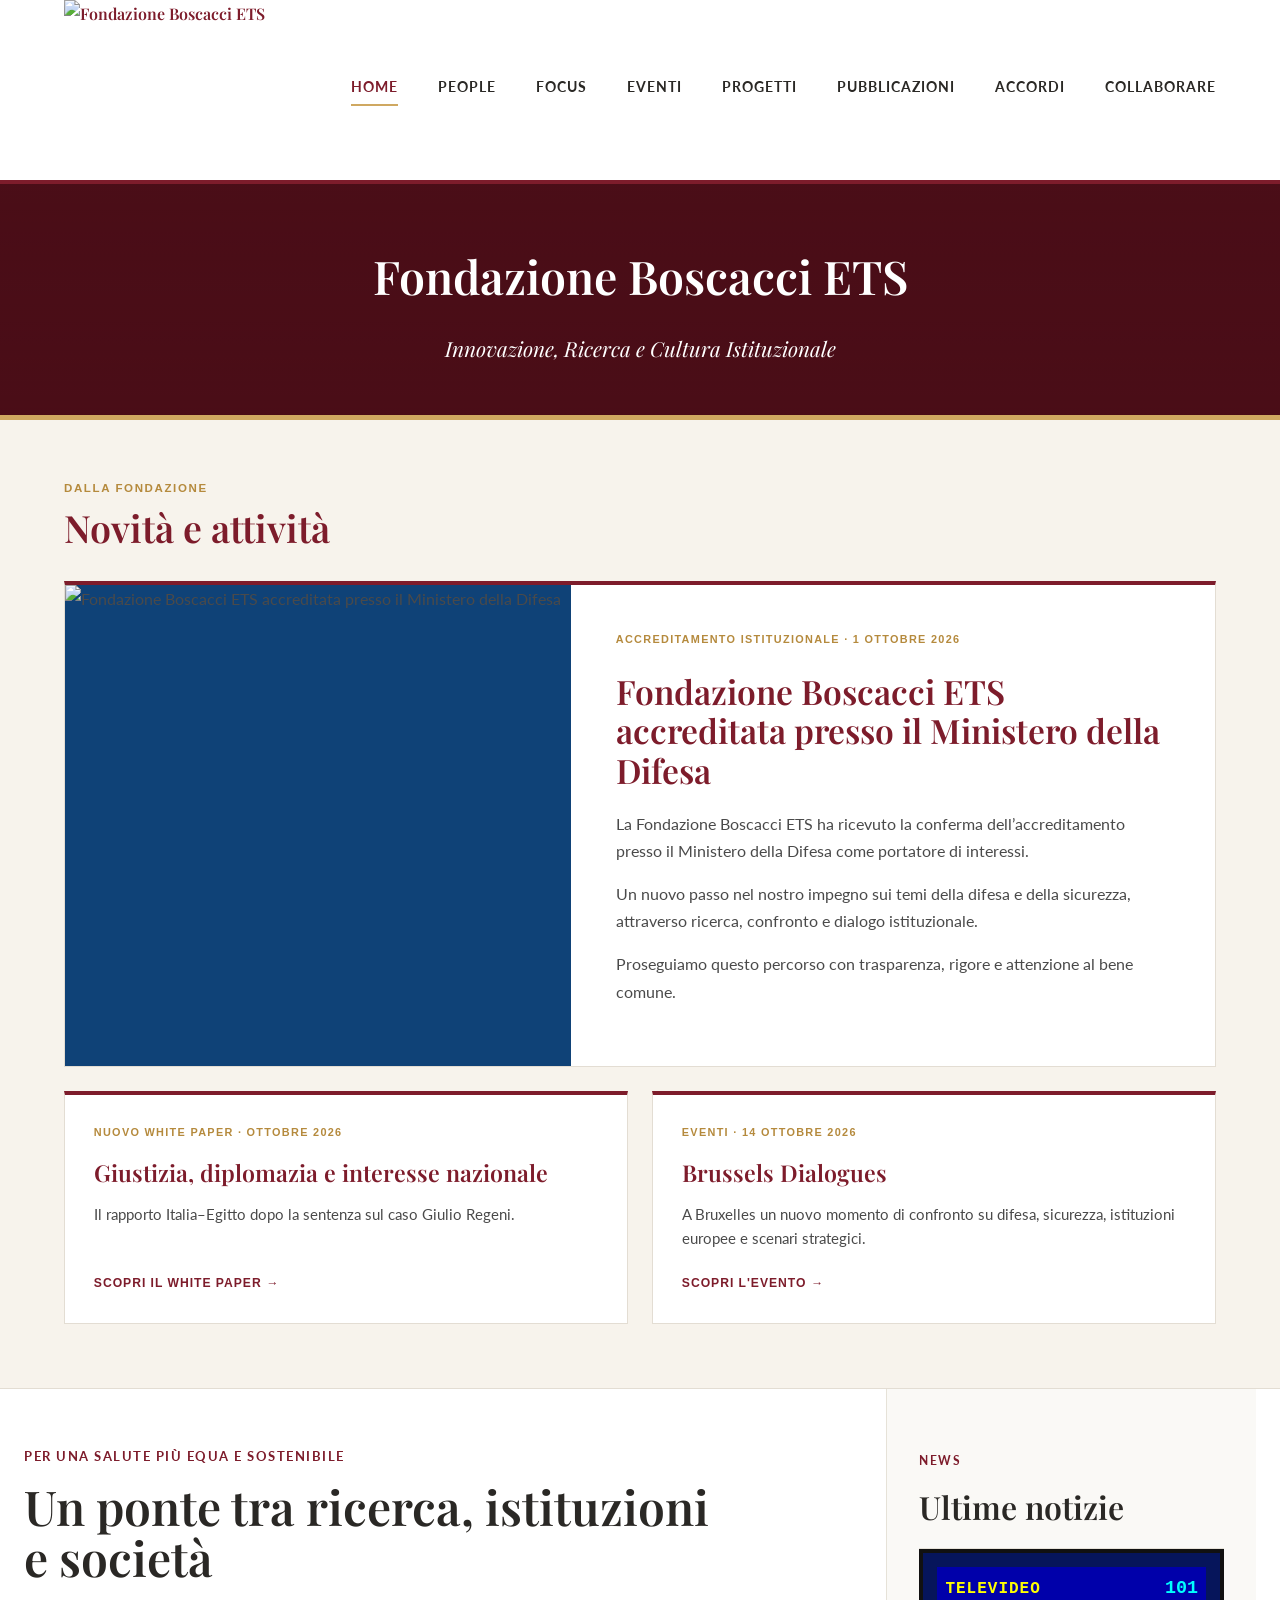
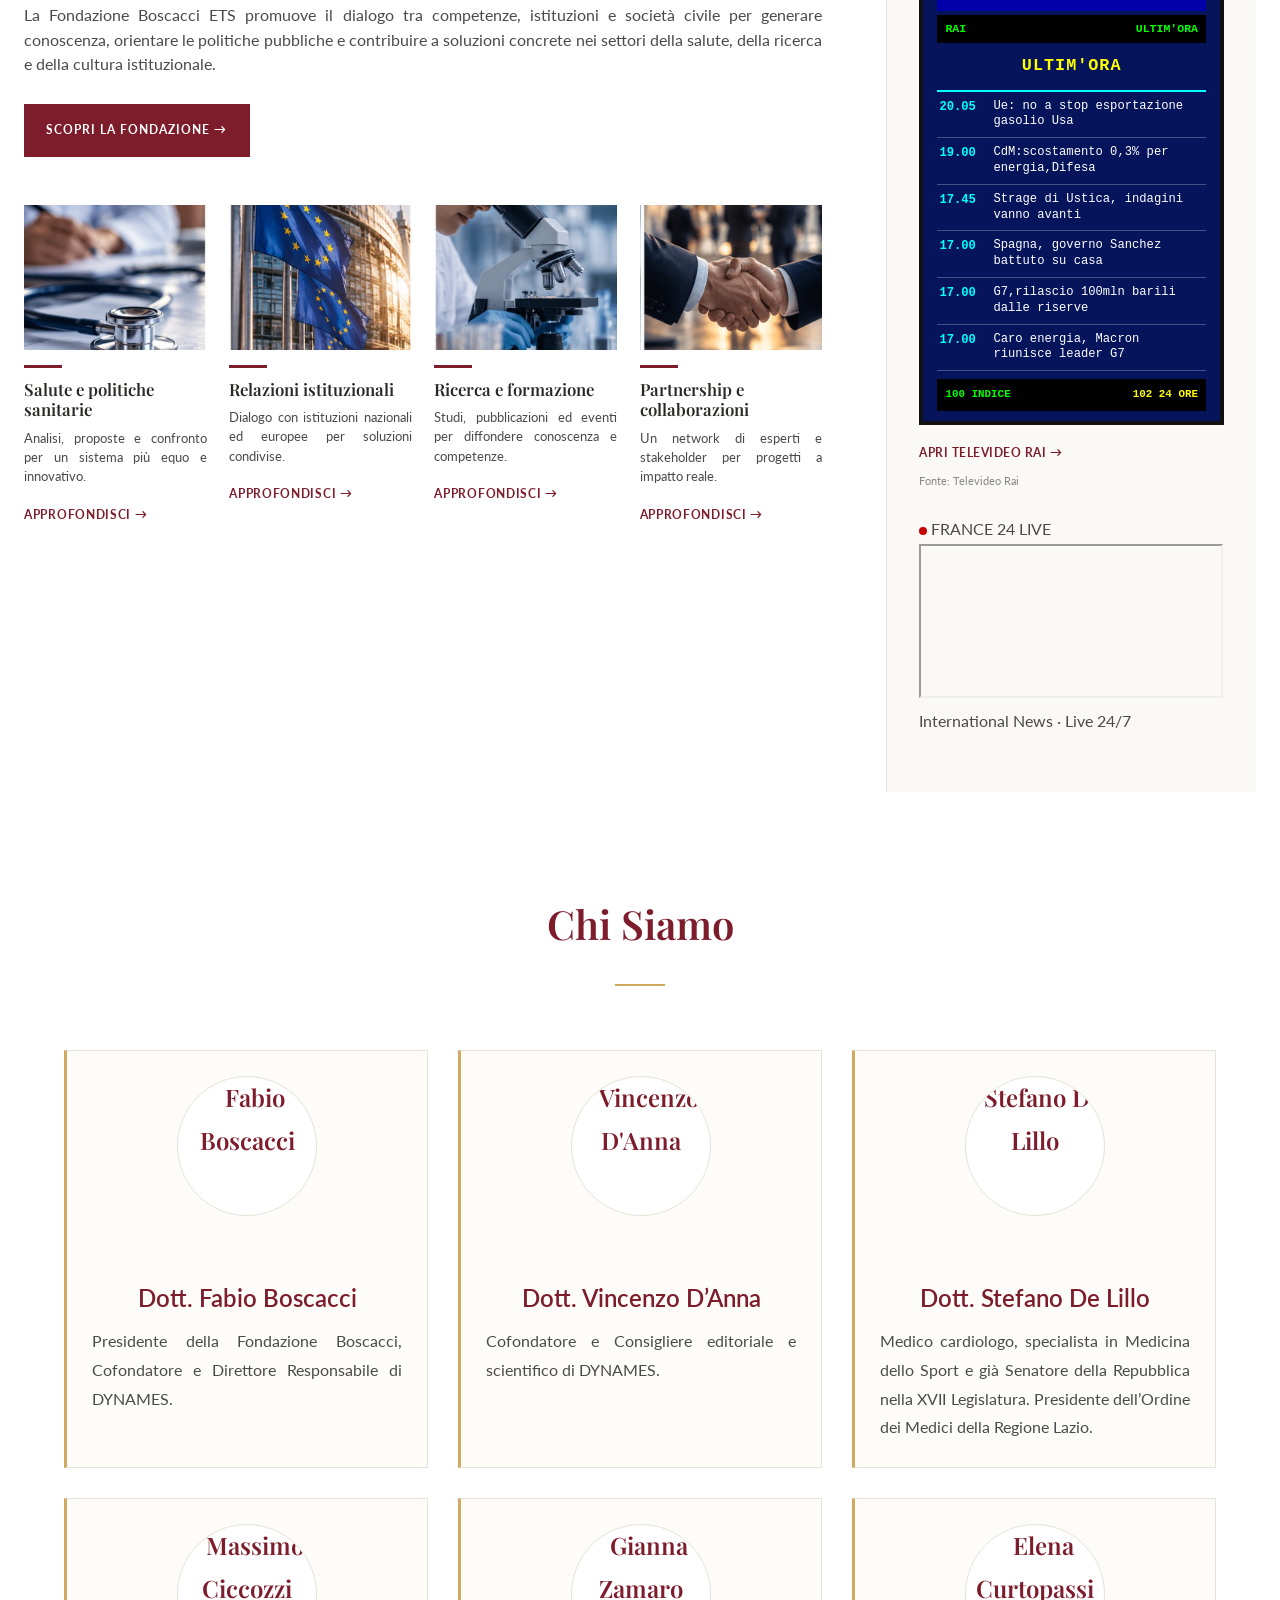
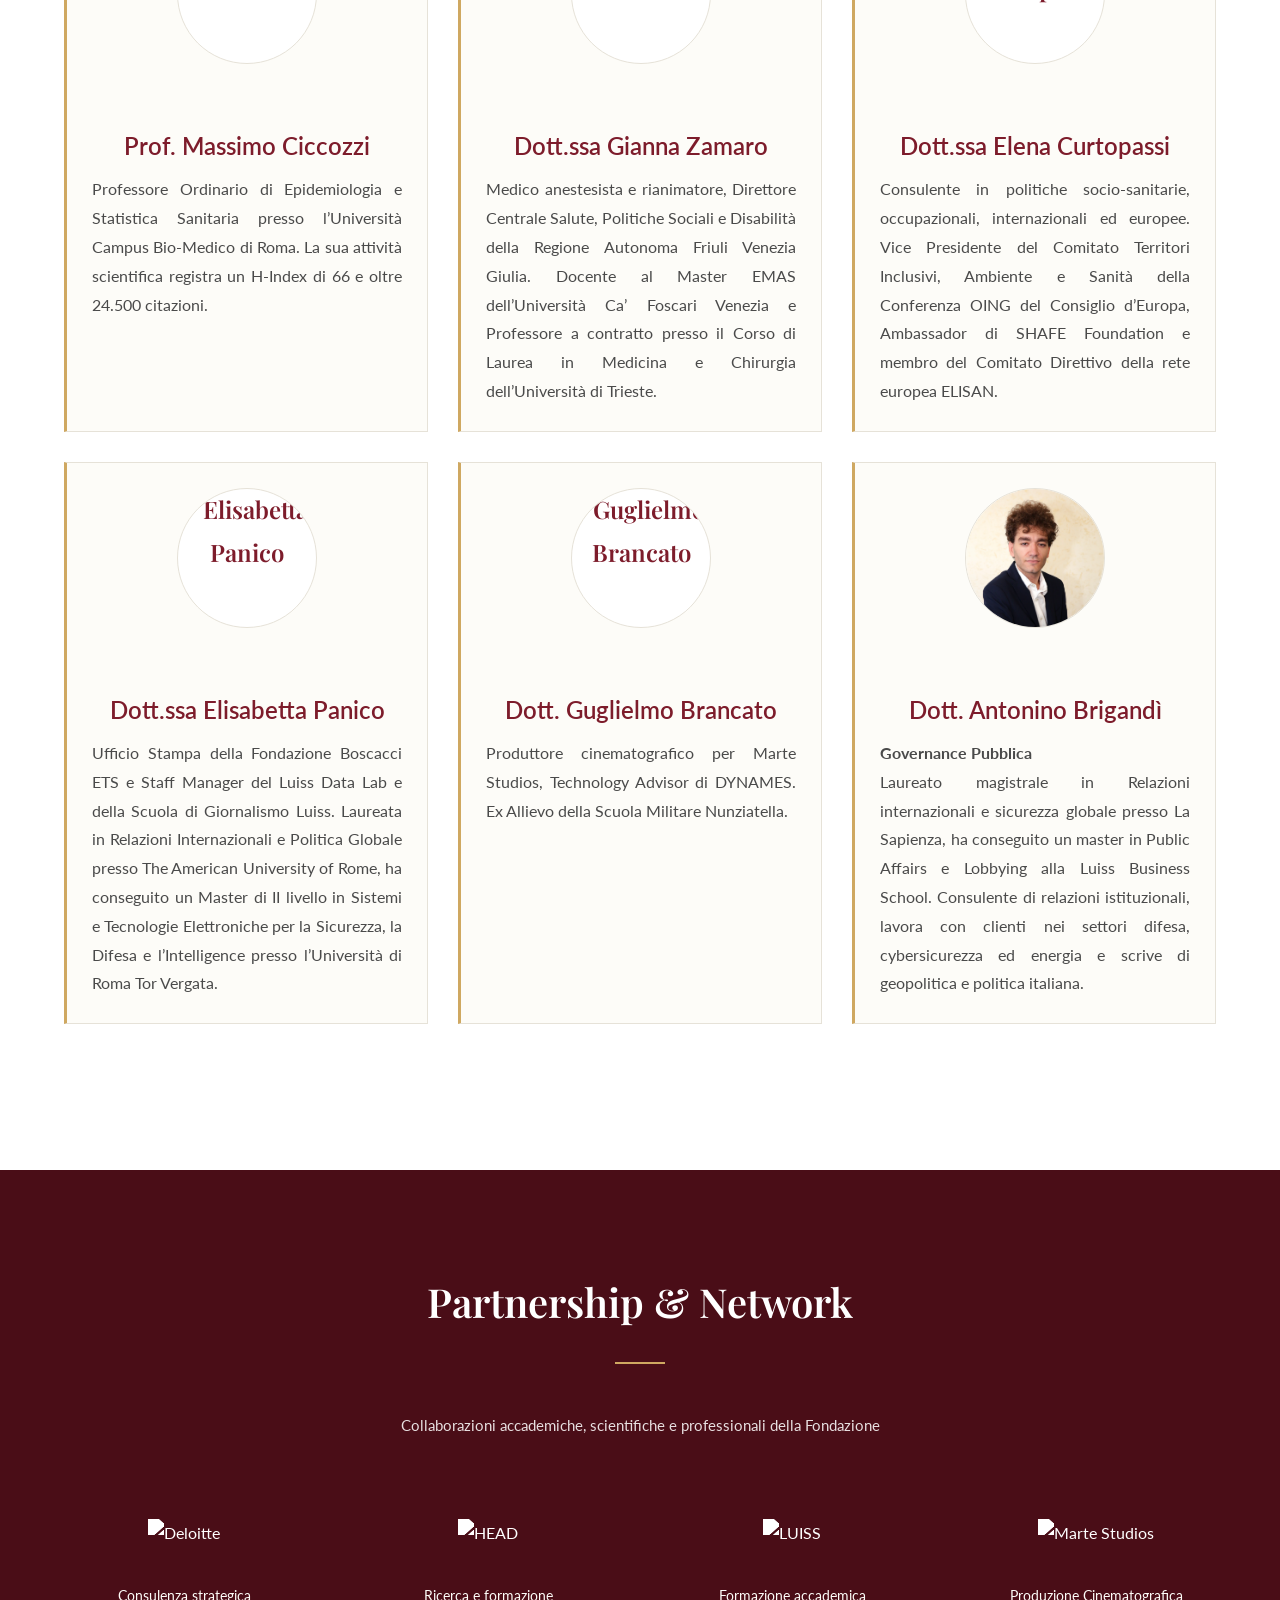
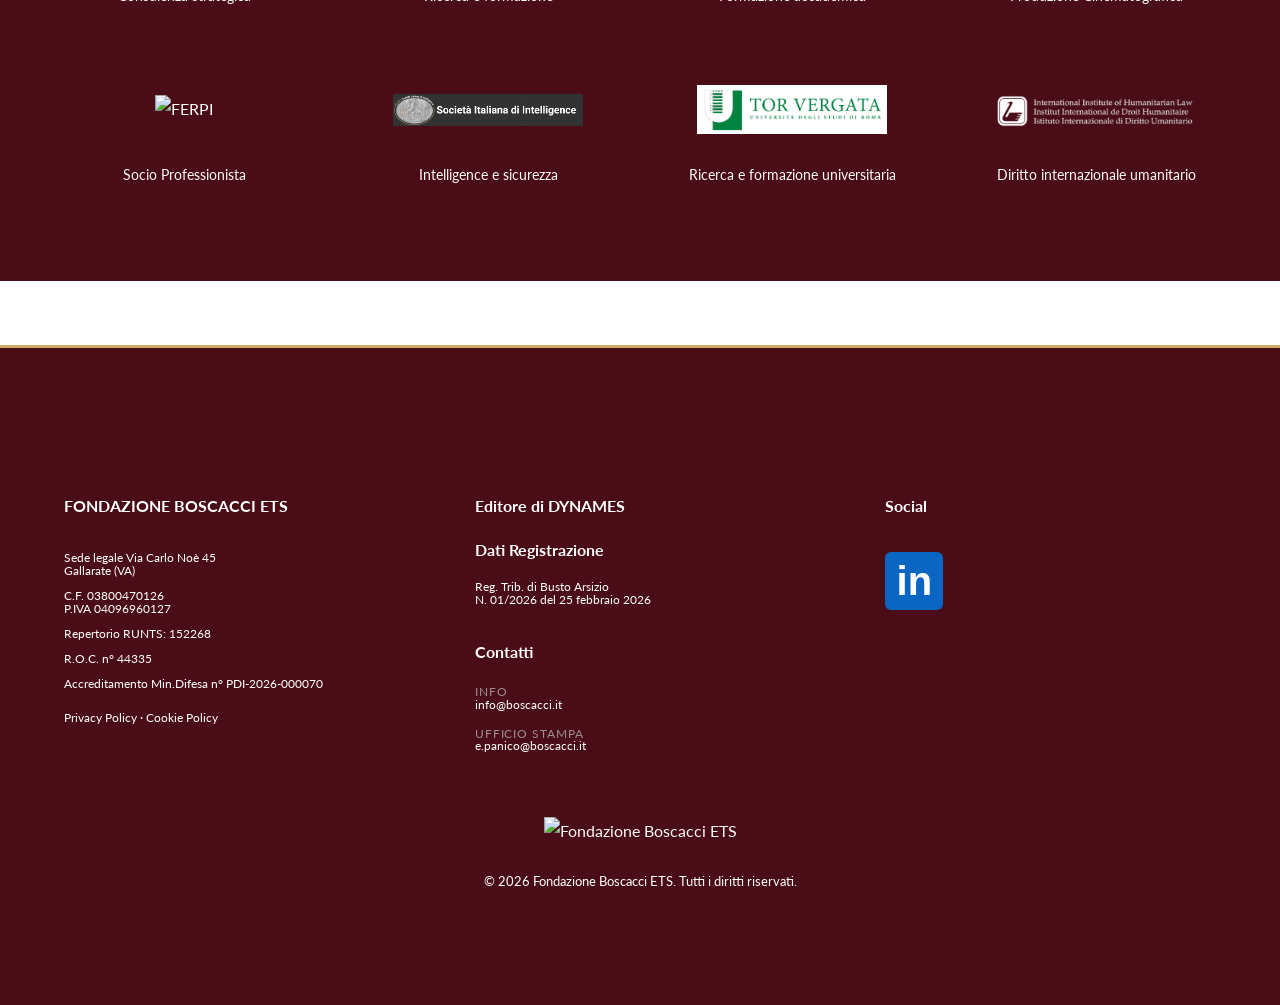
==== commit 4c8026af: "Update index.html" ====
--- a/index.html
+++ b/index.html
@@ -10,6 +10,7 @@
     <link rel="icon" href="assets/logo_grafico.png" type="image/png">
 
     <style>
+
         /* =========================================================
            SEZIONE COLLABORATORI DYNAMES
            ========================================================= */
@@ -103,21 +104,30 @@
                 grid-template-columns: 1fr;
             }
         }
+
     </style>
+
 </head>
 
 <body>
 
 <header>
+
     <div class="container header-inner">
 
         <div class="brand">
-            <a href="index.html" style="display: flex; align-items: center;">
-               <img src="assets/logo_boscacci_rosso.png"
-     alt="Fondazione Boscacci ETS"
-     style="height: 180px; width: auto;">
-</a>
+
+            <a href="index.html"
+               style="display:flex; align-items:center;">
+
+                <img src="assets/logo_boscacci_rosso.png"
+                     alt="Fondazione Boscacci ETS"
+                     style="height:180px; width:auto;">
+
+            </a>
+
         </div>
+
 
         <div class="menu-toggle" id="menuToggle">
             <span></span>
@@ -125,249 +135,340 @@
             <span></span>
         </div>
 
-    <nav class="desktop-nav" id="mainNav">
-    <a href="index.html" class="active">Home</a>
-    <a href="people.html">People</a>
-    <a href="aree-interesse.html">Focus</a>
-    <a href="eventi.html">Eventi</a>
-    <a href="progetti.html">Progetti</a>
-    <a href="pubblicazioni.html">Pubblicazioni</a>
-    <a href="accordi.html">Accordi</a>
-    <a href="collaborare.html">Collaborare</a>
-</nav>
+
+        <nav class="desktop-nav" id="mainNav">
+
+            <a href="index.html" class="active">Home</a>
+            <a href="people.html">People</a>
+            <a href="aree-interesse.html">Focus</a>
+            <a href="eventi.html">Eventi</a>
+            <a href="progetti.html">Progetti</a>
+            <a href="pubblicazioni.html">Pubblicazioni</a>
+            <a href="accordi.html">Accordi</a>
+            <a href="collaborare.html">Collaborare</a>
+
+        </nav>
 
     </div>
+
 </header>
 
+
 <main>
 
-<!-- HERO -->
+
+<!-- =====================================================
+     HERO
+===================================================== -->
+
 <section class="hero">
 
-    <style>
-
-        /* =========================================================
-           HERO HOME
-           ========================================================= */
+
+<style>
+
+    /* =========================================================
+       HERO HOME
+       ========================================================= */
+
+    .hero {
+        padding: 3.2rem 0 3rem !important;
+    }
+
+    .hero .container {
+        text-align: center;
+    }
+
+    .hero h1 {
+        color: #ffffff !important;
+        font-family: 'Playfair Display', serif !important;
+        font-size: 2.9rem !important;
+        font-weight: 600;
+        text-align: center;
+        margin: 0 0 0.7rem 0;
+    }
+
+    .hero p {
+        color: #ffffff !important;
+        font-family: 'Playfair Display', serif !important;
+        font-size: 1.3rem !important;
+        font-style: italic;
+        text-align: center !important;
+        margin: 0 auto !important;
+    }
+
+
+    /* =========================================================
+       NOVITÀ DALLA FONDAZIONE
+       ========================================================= */
+
+    .home-updates {
+        background: #f7f3ec;
+        padding: 3.6rem 0 4rem;
+        border-bottom: 1px solid #e3ddd3;
+    }
+
+    .home-updates-head {
+        margin-bottom: 2rem;
+    }
+
+    .home-updates-kicker {
+        display: block;
+        color: #b58a3d;
+        font-size: .72rem;
+        font-weight: 800;
+        letter-spacing: .14em;
+        text-transform: uppercase;
+        margin-bottom: .55rem;
+    }
+
+    .home-updates h2 {
+        font-family: 'Playfair Display', serif;
+        color: var(--primary);
+        font-size: 2.35rem;
+        line-height: 1.1;
+        margin: 0;
+    }
+
+
+    /* NOTIZIA PRINCIPALE */
+
+    .home-main-news {
+        display: grid;
+        grid-template-columns: minmax(0, 44%) minmax(0, 56%);
+        background: #ffffff;
+        border: 1px solid #e3ddd3;
+        border-top: 4px solid var(--primary);
+        margin-bottom: 1.5rem;
+        overflow: hidden;
+    }
+
+    .home-main-news-image {
+        min-height: 360px;
+        background: #0f4277;
+    }
+
+    .home-main-news-image img {
+        width: 100%;
+        height: 100%;
+        min-height: 360px;
+        object-fit: cover;
+        display: block;
+    }
+
+    .home-main-news-content {
+        padding: 2.8rem;
+        display: flex;
+        flex-direction: column;
+        justify-content: center;
+    }
+
+    .home-main-news-content h3 {
+        font-family: 'Playfair Display', serif;
+        color: var(--primary);
+        font-size: 2.1rem;
+        line-height: 1.18;
+        margin: .4rem 0 1.2rem;
+    }
+
+    .home-main-news-content p {
+        color: var(--text-body);
+        text-align: left;
+        font-size: 1rem;
+        line-height: 1.7;
+        margin: 0 0 1rem;
+    }
+
+
+    /* ETICHETTE */
+
+    .home-update-type {
+        display: block;
+        color: #b58a3d;
+        font-size: .68rem;
+        font-weight: 800;
+        letter-spacing: .12em;
+        text-transform: uppercase;
+        margin-bottom: 1rem;
+    }
+
+
+    /* DUE CARD SOTTO */
+
+    .home-secondary-news {
+        display: grid;
+        grid-template-columns: repeat(2, minmax(0, 1fr));
+        gap: 1.5rem;
+    }
+
+    .home-update-card {
+        display: flex;
+        flex-direction: column;
+        min-height: 220px;
+        padding: 1.8rem;
+        background: #ffffff;
+        border: 1px solid #e3ddd3;
+        border-top: 4px solid var(--primary);
+        text-decoration: none;
+        color: inherit;
+        transition: transform .2s ease, box-shadow .2s ease;
+    }
+
+    .home-update-card:hover {
+        transform: translateY(-3px);
+        box-shadow: 0 10px 24px rgba(0,0,0,.07);
+    }
+
+    .home-update-card h3 {
+        font-family: 'Playfair Display', serif;
+        color: var(--primary);
+        font-size: 1.45rem;
+        line-height: 1.22;
+        margin: 0 0 .9rem;
+    }
+
+    .home-update-card p {
+        color: var(--text-body);
+        font-size: .95rem;
+        line-height: 1.6;
+        margin: 0 0 1.4rem;
+        text-align: left;
+    }
+
+    .home-update-link {
+        margin-top: auto;
+        color: var(--primary);
+        font-size: .76rem;
+        font-weight: 800;
+        letter-spacing: .08em;
+        text-transform: uppercase;
+    }
+
+
+    /* =========================================================
+       BOX MISSIONE
+       ========================================================= */
+
+    .mission-grid {
+        display: grid;
+        grid-template-columns: repeat(2, 1fr);
+        gap: 2.5rem;
+        margin-top: 3rem;
+    }
+
+    .mission-box {
+        padding: 3rem;
+        background: #ffffff;
+        border: 1px solid #e6e2dc;
+        border-top: 4px solid var(--accent);
+        min-height: 260px;
+    }
+
+    .mission-box h3 {
+        font-family: 'Playfair Display', serif;
+        color: var(--primary);
+        font-size: 2rem;
+        font-weight: 600;
+        text-align: center;
+        margin-bottom: 1.8rem;
+    }
+
+    .mission-box p {
+        font-family: 'Playfair Display', serif;
+        font-size: 1.25rem;
+        font-style: italic;
+        line-height: 1.45;
+        text-align: center;
+        color: var(--text-body);
+        margin: 0;
+    }
+
+
+    /* =========================================================
+       RESPONSIVE
+       ========================================================= */
+
+    @media (max-width: 900px) {
+
+        .home-main-news {
+            grid-template-columns: 1fr;
+        }
+
+        .home-main-news-image {
+            min-height: 0;
+        }
+
+        .home-main-news-image img {
+            height: auto;
+            min-height: 0;
+        }
+
+        .home-main-news-content {
+            padding: 2rem;
+        }
+
+        .home-secondary-news {
+            grid-template-columns: 1fr;
+        }
+
+        .home-update-card {
+            min-height: auto;
+        }
+
+    }
+
+
+    @media (max-width: 700px) {
+
+        .mission-grid {
+            grid-template-columns: 1fr;
+        }
+
+        .mission-box {
+            padding: 2rem;
+            min-height: auto;
+        }
+
+    }
+
+
+    @media (max-width: 600px) {
 
         .hero {
-            padding: 3.2rem 0 3rem !important;
-        }
-
-        .hero .container {
-            text-align: center;
+            padding: 2.6rem 0 2.5rem !important;
         }
 
         .hero h1 {
-            color: #ffffff !important;
-            font-family: 'Playfair Display', serif !important;
-            font-size: 2.9rem !important;
-            font-weight: 600;
-            text-align: center;
-            margin: 0 0 0.7rem 0;
+            font-size: 2.35rem !important;
         }
 
         .hero p {
-            color: #ffffff !important;
-            font-family: 'Playfair Display', serif !important;
-            font-size: 1.3rem !important;
-            font-style: italic;
-            text-align: center !important;
-            margin: 0 auto !important;
-        }
-
-
-        /* =========================================================
-           NOVITÀ DALLA FONDAZIONE
-           ========================================================= */
-.home-main-news {
-    display: grid;
-    grid-template-columns: 44% 56%;
-    background: #ffffff;
-    border: 1px solid #e3ddd3;
-    border-top: 4px solid var(--primary);
-    margin-bottom: 1.5rem;
-    overflow: hidden;
-}
-
-.home-main-news-image img {
-    width: 100%;
-    height: 100%;
-    min-height: 360px;
-    object-fit: cover;
-    display: block;
-}
-
-.home-main-news-content {
-    padding: 2.8rem;
-    display: flex;
-    flex-direction: column;
-    justify-content: center;
-}
-
-.home-main-news-content h3 {
-    font-family: 'Playfair Display', serif;
-    color: var(--primary);
-    font-size: 2.1rem;
-    line-height: 1.18;
-    margin: .4rem 0 1.2rem;
-}
-
-.home-main-news-content p {
-    text-align: left;
-    font-size: 1rem;
-    line-height: 1.7;
-    margin: 0 0 1rem;
-}
-
-.home-secondary-news {
-    display: grid;
-    grid-template-columns: repeat(2, 1fr);
-    gap: 1.5rem;
-}
-
-.home-secondary-news .home-update-card {
-    min-height: 220px;
-}
-
-@media (max-width: 800px) {
-
-    .home-main-news {
-        grid-template-columns: 1fr;
-    }
-
-    .home-main-news-image img {
-        min-height: 0;
-        height: auto;
-    }
-
-    .home-main-news-content {
-        padding: 2rem;
-    }
-
-    .home-secondary-news {
-        grid-template-columns: 1fr;
-    }
-}
-
-
-        /* =========================================================
-           BOX MISSIONE
-           ========================================================= */
-
-        .mission-grid {
-            display: grid;
-            grid-template-columns: repeat(2, 1fr);
-            gap: 2.5rem;
-            margin-top: 3rem;
-        }
-
-        .mission-box {
-            padding: 3rem;
-            background: #ffffff;
-            border: 1px solid #e6e2dc;
-            border-top: 4px solid var(--accent);
-            min-height: 260px;
-        }
-
-        .mission-box h3 {
-            font-family: 'Playfair Display', serif;
-            color: var(--primary);
+            font-size: 1.15rem !important;
+        }
+
+        .home-updates {
+            padding: 3rem 0;
+        }
+
+        .home-updates h2 {
             font-size: 2rem;
-            font-weight: 600;
-            text-align: center;
-            margin-bottom: 1.8rem;
-        }
-
-        .mission-box p {
-            font-family: 'Playfair Display', serif;
-            font-size: 1.25rem;
-            font-style: italic;
-            line-height: 1.45;
-            text-align: center;
-            color: var(--text-body);
-            margin: 0;
-        }
-
-
-        /* =========================================================
-           RESPONSIVE
-           ========================================================= */
-
-        @media (max-width: 900px) {
-
-            .home-updates-grid {
-                grid-template-columns: 1fr;
-            }
-
-            .home-update-card {
-                min-height: auto;
-            }
-
-        }
-
-
-        @media (max-width: 700px) {
-
-            .mission-grid {
-                grid-template-columns: 1fr;
-            }
-
-            .mission-box {
-                padding: 2rem;
-                min-height: auto;
-            }
-
-        }
-
-
-        @media (max-width: 600px) {
-
-            .hero {
-                padding: 2.6rem 0 2.5rem !important;
-            }
-
-            .hero h1 {
-                font-size: 2.35rem !important;
-            }
-
-            .hero p {
-                font-size: 1.15rem !important;
-            }
-
-            .home-updates {
-                padding: 3rem 0;
-            }
-
-            .home-updates-head {
-                display: block;
-            }
-
-            .home-updates-all {
-                display: inline-block;
-                margin-top: 1rem;
-            }
-
-            .home-updates h2 {
-                font-size: 2rem;
-            }
-
-        }
-
-    </style>
-
-
-    <div class="container">
-
-        <h1>
-            Fondazione Boscacci ETS
-        </h1>
-
-        <p>
-            Innovazione, Ricerca e Cultura Istituzionale
-        </p>
-
-    </div>
+        }
+
+    }
+
+</style>
+
+
+<div class="container">
+
+    <h1>
+        Fondazione Boscacci ETS
+    </h1>
+
+    <p>
+        Innovazione, Ricerca e Cultura Istituzionale
+    </p>
+
+</div>
 
 </section>
 
@@ -383,71 +484,95 @@
 
         <div class="home-updates-head">
 
-            <div>
-
-                <span class="home-updates-kicker">
-                    DALLA FONDAZIONE
+            <span class="home-updates-kicker">
+                DALLA FONDAZIONE
+            </span>
+
+            <h2>
+                Novità e attività
+            </h2>
+
+        </div>
+
+
+        <!-- ACCREDITAMENTO MINISTERO DELLA DIFESA -->
+
+        <div class="home-main-news">
+
+
+            <div class="home-main-news-image">
+
+                <img
+                    src="assets/Annuncio istituzionale a Palazzo Baracchini(2).png"
+                    alt="Fondazione Boscacci ETS accreditata presso il Ministero della Difesa">
+
+            </div>
+
+
+            <div class="home-main-news-content">
+
+                <span class="home-update-type">
+                    ACCREDITAMENTO ISTITUZIONALE · 1 OTTOBRE 2026
                 </span>
 
-                <h2>
-                    Novità e attività
-                </h2>
-
-            </div>
-
+                <h3>
+                    Fondazione Boscacci ETS accreditata presso il Ministero della Difesa
+                </h3>
+
+                <p>
+                    La Fondazione Boscacci ETS ha ricevuto la conferma
+                    dell’accreditamento presso il Ministero della Difesa
+                    come portatore di interessi.
+                </p>
+
+                <p>
+                    Un nuovo passo nel nostro impegno sui temi della difesa
+                    e della sicurezza, attraverso ricerca, confronto
+                    e dialogo istituzionale.
+                </p>
+
+                <p>
+                    Proseguiamo questo percorso con trasparenza,
+                    rigore e attenzione al bene comune.
+                </p>
+
+            </div>
+
+
+        </div>
+
+
+        <!-- ALTRE NOVITÀ -->
+
+        <div class="home-secondary-news">
+
+
+            <!-- WHITE PAPER -->
 
             <a href="pubblicazioni.html"
-               class="home-updates-all">
-
-                TUTTE LE PUBBLICAZIONI →
+               class="home-update-card">
+
+                <span class="home-update-type">
+                    NUOVO WHITE PAPER · OTTOBRE 2026
+                </span>
+
+                <h3>
+                    Giustizia, diplomazia e interesse nazionale
+                </h3>
+
+                <p>
+                    Il rapporto Italia–Egitto dopo la sentenza
+                    sul caso Giulio Regeni.
+                </p>
+
+                <span class="home-update-link">
+                    SCOPRI IL WHITE PAPER →
+                </span>
 
             </a>
 
-        </div>
-
-
-        <div class="home-updates-grid">
-
-
-   <!-- NOVITÀ 1 — ACCREDITAMENTO MINISTERO DELLA DIFESA -->
-
-<div class="home-update-card home-update-card-image">
-
-    <img
-        src="assets/Annuncio istituzionale a Palazzo Baracchini(2).png"
-        alt="Fondazione Boscacci ETS accreditata presso il Ministero della Difesa"
-        class="home-update-image">
-
-    <span class="home-update-type">
-        ACCREDITAMENTO ISTITUZIONALE · 1 OTTOBRE 2026
-    </span>
-
-    <h3>
-        Fondazione Boscacci ETS accreditata presso il Ministero della Difesa
-    </h3>
-
-    <p>
-        La Fondazione Boscacci ETS ha ricevuto la conferma
-        dell’accreditamento presso il Ministero della Difesa
-        come portatore di interessi.
-    </p>
-
-    <p>
-        Un nuovo passo nel nostro impegno sui temi della difesa
-        e della sicurezza, attraverso ricerca, confronto
-        e dialogo istituzionale.
-    </p>
-
-    <p>
-        Proseguiamo questo percorso con trasparenza,
-        rigore e attenzione al bene comune.
-    </p>
-
-</div>
-
-       </a>
-            
-            <!-- NOVITÀ 2 -->
+
+            <!-- BRUSSELS DIALOGUES -->
 
             <a href="eventi.html"
                class="home-update-card">
@@ -473,47 +598,24 @@
             </a>
 
 
-            <!-- NOVITÀ 3 -->
-
-            <a href="accordi.html"
-               class="home-update-card">
-
-                <span class="home-update-type">
-                    NETWORK E COLLABORAZIONI
-                </span>
-
-                <h3>
-                    Accordi e partnership della Fondazione
-                </h3>
-
-                <p>
-                    Università, istituzioni, associazioni e partner
-                    con cui la Fondazione sviluppa attività di ricerca,
-                    formazione e confronto.
-                </p>
-
-                <span class="home-update-link">
-                    SCOPRI GLI ACCORDI →
-                </span>
-
-            </a>
-
-
         </div>
 
+
     </div>
 
 </section>
 
 
-<!-- HOME EDITORIALE -->
-
-   <!-- HOME EDITORIALE -->
+<!-- =====================================================
+     HOME EDITORIALE
+===================================================== -->
+
 <section class="home-editorial">
 
     <div class="container">
 
         <div class="home-editorial-grid">
+
 
             <div class="home-intro">
 
@@ -533,524 +635,1324 @@
                     settori della salute, della ricerca e della cultura istituzionale.
                 </p>
 
-                <a href="#chi-siamo" class="home-button">
+                <a href="#chi-siamo"
+                   class="home-button">
+
                     SCOPRI LA FONDAZIONE →
+
                 </a>
-<div class="home-focus-grid">
-
-    <a href="aree-interesse.html" class="home-focus-card">
-        <img src="assets/focus-salute.jpg" alt="Salute e politiche sanitarie">
-        <span></span>
-        <h3>Salute e politiche sanitarie</h3>
-        <p>Analisi, proposte e confronto per un sistema più equo e innovativo.</p>
-        <strong>APPROFONDISCI →</strong>
-    </a>
-
-    <a href="aree-interesse.html" class="home-focus-card">
-        <img src="assets/focus-istituzioni.jpg" alt="Relazioni istituzionali">
-        <span></span>
-        <h3>Relazioni istituzionali</h3>
-        <p>Dialogo con istituzioni nazionali ed europee per soluzioni condivise.</p>
-        <strong>APPROFONDISCI →</strong>
-    </a>
-
-    <a href="aree-interesse.html" class="home-focus-card">
-        <img src="assets/focus-ricerca.jpg" alt="Ricerca e formazione">
-        <span></span>
-        <h3>Ricerca e formazione</h3>
-        <p>Studi, pubblicazioni ed eventi per diffondere conoscenza e competenze.</p>
-        <strong>APPROFONDISCI →</strong>
-    </a>
-
-    <a href="accordi.html" class="home-focus-card">
-        <img src="assets/focus-partnership.jpg" alt="Partnership e collaborazioni">
-        <span></span>
-        <h3>Partnership e collaborazioni</h3>
-        <p>Un network di esperti e stakeholder per progetti a impatto reale.</p>
-        <strong>APPROFONDISCI →</strong>
-    </a>
-
-</div>
-            </div>
+
+
+                <div class="home-focus-grid">
+
+
+                    <a href="aree-interesse.html"
+                       class="home-focus-card">
+
+                        <img src="assets/focus-salute.jpg"
+                             alt="Salute e politiche sanitarie">
+
+                        <span></span>
+
+                        <h3>
+                            Salute e politiche sanitarie
+                        </h3>
+
+                        <p>
+                            Analisi, proposte e confronto
+                            per un sistema più equo e innovativo.
+                        </p>
+
+                        <strong>
+                            APPROFONDISCI →
+                        </strong>
+
+                    </a>
+
+
+                    <a href="aree-interesse.html"
+                       class="home-focus-card">
+
+                        <img src="assets/focus-istituzioni.jpg"
+                             alt="Relazioni istituzionali">
+
+                        <span></span>
+
+                        <h3>
+                            Relazioni istituzionali
+                        </h3>
+
+                        <p>
+                            Dialogo con istituzioni nazionali ed europee
+                            per soluzioni condivise.
+                        </p>
+
+                        <strong>
+                            APPROFONDISCI →
+                        </strong>
+
+                    </a>
+
+
+                    <a href="aree-interesse.html"
+                       class="home-focus-card">
+
+                        <img src="assets/focus-ricerca.jpg"
+                             alt="Ricerca e formazione">
+
+                        <span></span>
+
+                        <h3>
+                            Ricerca e formazione
+                        </h3>
+
+                        <p>
+                            Studi, pubblicazioni ed eventi
+                            per diffondere conoscenza e competenze.
+                        </p>
+
+                        <strong>
+                            APPROFONDISCI →
+                        </strong>
+
+                    </a>
+
+
+                    <a href="accordi.html"
+                       class="home-focus-card">
+
+                        <img src="assets/focus-partnership.jpg"
+                             alt="Partnership e collaborazioni">
+
+                        <span></span>
+
+                        <h3>
+                            Partnership e collaborazioni
+                        </h3>
+
+                        <p>
+                            Un network di esperti e stakeholder
+                            per progetti a impatto reale.
+                        </p>
+
+                        <strong>
+                            APPROFONDISCI →
+                        </strong>
+
+                    </a>
+
+
+                </div>
+
+            </div>
+
 
             <div class="home-news">
 
+
                 <div class="news-heading">
+
                     <div>
-                        <span>NEWS</span>
-                        <h2>Ultime notizie</h2>
+
+                        <span>
+                            NEWS
+                        </span>
+
+                        <h2>
+                            Ultime notizie
+                        </h2>
+
                     </div>
-                </div>
-
-<div class="televideo-live">
-
-    <div class="televideo-screen">
-
-        <div class="televideo-topbar">
-            <span class="televideo-brand">TELEVIDEO</span>
-            <span class="televideo-page">101</span>
+
+                </div>
+
+
+                <div class="televideo-live">
+
+
+                    <div class="televideo-screen">
+
+
+                        <div class="televideo-topbar">
+
+                            <span class="televideo-brand">
+                                TELEVIDEO
+                            </span>
+
+                            <span class="televideo-page">
+                                101
+                            </span>
+
+                        </div>
+
+
+                        <div class="televideo-subbar">
+
+                            <span>
+                                RAI
+                            </span>
+
+                            <span>
+                                ULTIM'ORA
+                            </span>
+
+                        </div>
+
+
+                        <h3>
+                            ULTIM'ORA
+                        </h3>
+
+
+                        <div id="televideo-news">
+
+                            <p class="televideo-loading">
+                                Caricamento delle ultime notizie...
+                            </p>
+
+                        </div>
+
+
+                        <div class="televideo-footerbar">
+
+                            <span>
+                                100 INDICE
+                            </span>
+
+                            <span>
+                                102 24 ORE
+                            </span>
+
+                        </div>
+
+
+                    </div>
+
+
+                    <a href="https://www.televideo.rai.it/"
+                       target="_blank"
+                       rel="noopener noreferrer"
+                       class="televideo-link">
+
+                        APRI TELEVIDEO RAI →
+
+                    </a>
+
+                    <small>
+                        Fonte: Televideo Rai
+                    </small>
+
+
+                </div>
+
+
+                <div class="euronews-live">
+
+
+                    <div class="euronews-live-title">
+
+                        <span class="live-dot"></span>
+
+                        FRANCE 24 LIVE
+
+                    </div>
+
+
+                    <div class="live-video">
+
+                        <iframe
+                            src="https://www.youtube.com/embed/HvZt-nh9sGg?autoplay=1&mute=1"
+                            title="France 24 Live"
+                            allow="autoplay; encrypted-media; picture-in-picture"
+                            allowfullscreen>
+                        </iframe>
+
+                    </div>
+
+
+                    <p class="live-source">
+                        International News · Live 24/7
+                    </p>
+
+
+                </div>
+
+
+            </div>
+
+
         </div>
 
-        <div class="televideo-subbar">
-            <span>RAI</span>
-            <span>ULTIM'ORA</span>
-        </div>
-
-        <h3>ULTIM'ORA</h3>
-
-        <div id="televideo-news">
-            <p class="televideo-loading">
-                Caricamento delle ultime notizie...
-            </p>
-        </div>
-
-        <div class="televideo-footerbar">
-            <span>100 INDICE</span>
-            <span>102 24 ORE</span>
-        </div>
-
     </div>
 
-    <a href="https://www.televideo.rai.it/"
-       target="_blank"
-       rel="noopener noreferrer"
-       class="televideo-link">
-        APRI TELEVIDEO RAI →
-    </a>
-
-    <small>Fonte: Televideo Rai</small>
-
-</div>
-<div class="euronews-live">
-
-    <div class="euronews-live-title">
-        <span class="live-dot"></span>
-     FRANCE 24 LIVE
-    </div>
-
-    <div class="live-video">
-        <iframe
-            src="https://www.youtube.com/embed/HvZt-nh9sGg?autoplay=1&mute=1"
-            title="Euronews Live"
-            allow="autoplay; encrypted-media; picture-in-picture"
-            allowfullscreen>
-        </iframe>
-    </div>
-
-    <p class="live-source">
-        International News · Live 24/7
-    </p>
-
-</div>
-</div>
-
-            </div>
-
-        </div>
-
-    </div>
-
 </section>
 
-    <!-- CHI SIAMO -->
-    <section id="chi-siamo">
-        <div class="container">
-
-            <h2 class="section-title">Chi Siamo</h2>
-<div class="dynames-grid">
+
+<!-- =====================================================
+     CHI SIAMO
+===================================================== -->
+
+<section id="chi-siamo">
+
+    <div class="container">
+
+        <h2 class="section-title">
+            Chi Siamo
+        </h2>
+
+
+        <div class="dynames-grid">
+
+
             <div class="author-box">
+
                 <div class="author-icon">
-                    <img src="assets/Fabio Boscacci.jfif" alt="Fabio Boscacci">
-                </div>
+                    <img src="assets/Fabio Boscacci.jfif"
+                         alt="Fabio Boscacci">
+                </div>
+
                 <div class="author-info">
-                    <h4>Dott. Fabio Boscacci</h4>
+
+                    <h4>
+                        Dott. Fabio Boscacci
+                    </h4>
+
                     <p>
-                        Presidente della Fondazione Boscacci, Cofondatore
-                        e Direttore Responsabile di DYNAMES.
+                        Presidente della Fondazione Boscacci,
+                        Cofondatore e Direttore Responsabile di DYNAMES.
                     </p>
-                </div>
-            </div>
+
+                </div>
+
+            </div>
+
 
             <div class="author-box">
+
                 <div class="author-icon">
-                    <img src="assets/Vinenzo D'ANNA.png" alt="Vincenzo D'Anna">
-                </div>
+
+                    <img src="assets/Vinenzo D'ANNA.png"
+                         alt="Vincenzo D'Anna">
+
+                </div>
+
                 <div class="author-info">
-                    <h4>Dott. Vincenzo D’Anna</h4>
+
+                    <h4>
+                        Dott. Vincenzo D’Anna
+                    </h4>
+
                     <p>
-                        Cofondatore e Consigliere editoriale e scientifico
-                        di DYNAMES.
+                        Cofondatore e Consigliere editoriale
+                        e scientifico di DYNAMES.
                     </p>
-                </div>
-            </div>
+
+                </div>
+
+            </div>
+
 
             <div class="author-box">
+
                 <div class="author-icon">
-                    <img src="assets/Stefano De Lillo.jpeg" alt="Stefano De Lillo">
-                </div>
+
+                    <img src="assets/Stefano De Lillo.jpeg"
+                         alt="Stefano De Lillo">
+
+                </div>
+
                 <div class="author-info">
-                    <h4>Dott. Stefano De Lillo</h4>
+
+                    <h4>
+                        Dott. Stefano De Lillo
+                    </h4>
+
                     <p>
-    Medico cardiologo, specialista in Medicina dello Sport e già Senatore della Repubblica
-    nella XVII Legislatura. Presidente dell’Ordine dei Medici della Regione Lazio.
-</p>
-                </div>
-            </div>
+                        Medico cardiologo, specialista in Medicina dello Sport
+                        e già Senatore della Repubblica nella XVII Legislatura.
+                        Presidente dell’Ordine dei Medici della Regione Lazio.
+                    </p>
+
+                </div>
+
+            </div>
+
 
             <div class="author-box">
+
                 <div class="author-icon">
-                    <img src="assets/Massimo Ciccozzi.jpeg" alt="Massimo Ciccozzi">
-                </div>
+
+                    <img src="assets/Massimo Ciccozzi.jpeg"
+                         alt="Massimo Ciccozzi">
+
+                </div>
+
                 <div class="author-info">
-                    <h4>Prof. Massimo Ciccozzi</h4>
+
+                    <h4>
+                        Prof. Massimo Ciccozzi
+                    </h4>
+
                     <p>
-    Professore Ordinario di Epidemiologia e Statistica Sanitaria presso l’Università
-    Campus Bio-Medico di Roma. La sua attività scientifica registra un H-Index di 66
-    e oltre 24.500 citazioni.
-</p>
-                </div>
-            </div>
+                        Professore Ordinario di Epidemiologia e Statistica Sanitaria
+                        presso l’Università Campus Bio-Medico di Roma.
+                        La sua attività scientifica registra un H-Index di 66
+                        e oltre 24.500 citazioni.
+                    </p>
+
+                </div>
+
+            </div>
+
 
             <div class="author-box">
+
                 <div class="author-icon">
-                    <img src="assets/Gianna Zamaro.jpeg" alt="Gianna Zamaro">
-                </div>
+
+                    <img src="assets/Gianna Zamaro.jpeg"
+                         alt="Gianna Zamaro">
+
+                </div>
+
                 <div class="author-info">
-                    <h4>Dott.ssa Gianna Zamaro</h4>
+
+                    <h4>
+                        Dott.ssa Gianna Zamaro
+                    </h4>
+
                     <p>
-    Medico anestesista e rianimatore, Direttore Centrale Salute, Politiche Sociali
-    e Disabilità della Regione Autonoma Friuli Venezia Giulia. Docente al Master EMAS
-    dell’Università Ca’ Foscari Venezia e Professore a contratto presso il Corso di
-    Laurea in Medicina e Chirurgia dell’Università di Trieste.
-</p>
-                </div>
-            </div>
+                        Medico anestesista e rianimatore,
+                        Direttore Centrale Salute, Politiche Sociali
+                        e Disabilità della Regione Autonoma Friuli Venezia Giulia.
+                        Docente al Master EMAS dell’Università Ca’ Foscari Venezia
+                        e Professore a contratto presso il Corso di Laurea
+                        in Medicina e Chirurgia dell’Università di Trieste.
+                    </p>
+
+                </div>
+
+            </div>
+
 
             <div class="author-box">
+
                 <div class="author-icon">
-                    <img src="assets/curtopassi.jpeg" alt="Elena Curtopassi">
-                </div>
+
+                    <img src="assets/curtopassi.jpeg"
+                         alt="Elena Curtopassi">
+
+                </div>
+
                 <div class="author-info">
-                    <h4>Dott.ssa Elena Curtopassi</h4>
+
+                    <h4>
+                        Dott.ssa Elena Curtopassi
+                    </h4>
+
                     <p>
-    Consulente in politiche socio-sanitarie, occupazionali, internazionali ed europee.
-    Vice Presidente del Comitato Territori Inclusivi, Ambiente e Sanità della Conferenza
-    OING del Consiglio d’Europa, Ambassador di SHAFE Foundation e membro del Comitato
-    Direttivo della rete europea ELISAN.
-</p>
-                </div>
-            </div>
+                        Consulente in politiche socio-sanitarie,
+                        occupazionali, internazionali ed europee.
+                        Vice Presidente del Comitato Territori Inclusivi,
+                        Ambiente e Sanità della Conferenza OING
+                        del Consiglio d’Europa, Ambassador di SHAFE Foundation
+                        e membro del Comitato Direttivo della rete europea ELISAN.
+                    </p>
+
+                </div>
+
+            </div>
+
 
             <div class="author-box">
+
                 <div class="author-icon">
-                    <img src="assets/elisabetta_panico_nuova.jpeg" alt="Elisabetta Panico">
-                </div>
+
+                    <img src="assets/elisabetta_panico_nuova.jpeg"
+                         alt="Elisabetta Panico">
+
+                </div>
+
                 <div class="author-info">
-                    <h4>Dott.ssa Elisabetta Panico</h4>
+
+                    <h4>
+                        Dott.ssa Elisabetta Panico
+                    </h4>
+
                     <p>
-    Ufficio Stampa della Fondazione Boscacci ETS e Staff Manager del Luiss Data Lab
-    e della Scuola di Giornalismo Luiss. Laureata in Relazioni Internazionali e Politica
-    Globale presso The American University of Rome, ha conseguito un Master di II livello
-    in Sistemi e Tecnologie Elettroniche per la Sicurezza, la Difesa e l’Intelligence
-    presso l’Università di Roma Tor Vergata.
-</p>
-                </div>
-            </div>
+                        Ufficio Stampa della Fondazione Boscacci ETS
+                        e Staff Manager del Luiss Data Lab e della Scuola
+                        di Giornalismo Luiss. Laureata in Relazioni Internazionali
+                        e Politica Globale presso The American University of Rome,
+                        ha conseguito un Master di II livello in Sistemi
+                        e Tecnologie Elettroniche per la Sicurezza,
+                        la Difesa e l’Intelligence presso
+                        l’Università di Roma Tor Vergata.
+                    </p>
+
+                </div>
+
+            </div>
+
 
             <div class="author-box">
+
                 <div class="author-icon">
-                    <img src="assets/brancato guglielmo.png" alt="Guglielmo Brancato">
-                </div>
+
+                    <img src="assets/brancato guglielmo.png"
+                         alt="Guglielmo Brancato">
+
+                </div>
+
                 <div class="author-info">
-                    <h4>Dott. Guglielmo Brancato</h4>
+
+                    <h4>
+                        Dott. Guglielmo Brancato
+                    </h4>
+
                     <p>
                         Produttore cinematografico per Marte Studios,
-                        Technology Advisor di DYNAMES. Ex Allievo della
-                        Scuola Militare Nunziatella.
+                        Technology Advisor di DYNAMES.
+                        Ex Allievo della Scuola Militare Nunziatella.
                     </p>
-                </div>
-            </div>
+
+                </div>
+
+            </div>
+
 
             <div class="author-box">
+
                 <div class="author-icon">
-                    <img src="assets/antonio-brigandi.jpg" alt="Antonino Brigandì">
-                </div>
+
+                    <img src="assets/antonio-brigandi.jpg"
+                         alt="Antonino Brigandì">
+
+                </div>
+
                 <div class="author-info">
-                    <h4>Dott. Antonino Brigandì</h4>
-                    <p><strong>Governance Pubblica</strong></p>
+
+                    <h4>
+                        Dott. Antonino Brigandì
+                    </h4>
+
                     <p>
-                        Laureato magistrale in Relazioni internazionali e
-                        sicurezza globale presso La Sapienza, ha conseguito
-                        un master in Public Affairs e Lobbying alla Luiss
-                        Business School. Consulente di relazioni istituzionali,
-                        lavora con clienti nei settori difesa, cybersicurezza
-                        ed energia e scrive di geopolitica e politica italiana.
+                        <strong>
+                            Governance Pubblica
+                        </strong>
                     </p>
-                </div>
-            </div>
+
+                    <p>
+                        Laureato magistrale in Relazioni internazionali
+                        e sicurezza globale presso La Sapienza,
+                        ha conseguito un master in Public Affairs
+                        e Lobbying alla Luiss Business School.
+                        Consulente di relazioni istituzionali,
+                        lavora con clienti nei settori difesa,
+                        cybersicurezza ed energia e scrive
+                        di geopolitica e politica italiana.
+                    </p>
+
+                </div>
+
+            </div>
+
+
         </div>
-    </section>
-        <!-- PARTNERSHIP -->
-    <section id="partnership"
-             style="background: var(--primary-dark); color: #ffffff;">
-
-        <div class="container" style="text-align: center;">
-
-         <h2 class="section-title" style="color: #ffffff;">
-    Partnership &amp; Network
-</h2>
-
-<p style="text-align: center; color: #e7dfe0; font-size: 0.95rem; margin: -1rem auto 3.5rem; max-width: 700px;">
-    Collaborazioni accademiche, scientifiche e professionali della Fondazione
-</p>
-
-<div style="
-    max-width: 1200px;
-    margin: 0 auto;
-    display: grid;
-    grid-template-columns: repeat(4, 1fr);
-    column-gap: 4rem;
-    row-gap: 4rem;
-    align-items: start;
-">
-
-    <!-- DELOITTE -->
-    <div style="text-align: center;">
-        <div style="height: 75px; display: flex; align-items: center; justify-content: center;">
-            <img src="assets/loghi partner/delpitte.png"
-                 alt="Deloitte"
-                 style="max-height: 55px; max-width: 180px; filter: brightness(0) invert(1);">
+
+    </div>
+
+</section>
+
+
+<!-- =====================================================
+     PARTNERSHIP
+===================================================== -->
+
+<section id="partnership"
+         style="background:var(--primary-dark); color:#ffffff;">
+
+
+    <div class="container"
+         style="text-align:center;">
+
+
+        <h2 class="section-title"
+            style="color:#ffffff;">
+
+            Partnership &amp; Network
+
+        </h2>
+
+
+        <p style="
+            text-align:center;
+            color:#e7dfe0;
+            font-size:.95rem;
+            margin:-1rem auto 3.5rem;
+            max-width:700px;
+        ">
+
+            Collaborazioni accademiche,
+            scientifiche e professionali della Fondazione
+
+        </p>
+
+
+        <div style="
+            max-width:1200px;
+            margin:0 auto;
+            display:grid;
+            grid-template-columns:repeat(4,1fr);
+            column-gap:4rem;
+            row-gap:4rem;
+            align-items:start;
+        ">
+
+
+            <!-- DELOITTE -->
+
+            <div style="text-align:center;">
+
+                <div style="
+                    height:75px;
+                    display:flex;
+                    align-items:center;
+                    justify-content:center;
+                ">
+
+                    <img src="assets/loghi partner/delpitte.png"
+                         alt="Deloitte"
+                         style="
+                            max-height:55px;
+                            max-width:180px;
+                            filter:brightness(0) invert(1);
+                         ">
+
+                </div>
+
+                <p style="
+                    color:#fdfcf8;
+                    font-size:.85rem;
+                    margin:1rem auto 0;
+                    text-align:center;
+                    line-height:1.4;
+                ">
+                    Consulenza strategica
+                </p>
+
+            </div>
+
+
+            <!-- HEAD -->
+
+            <div style="text-align:center;">
+
+                <div style="
+                    height:75px;
+                    display:flex;
+                    align-items:center;
+                    justify-content:center;
+                ">
+
+                    <img src="assets/loghi partner/head logo.png"
+                         alt="HEAD"
+                         style="
+                            max-height:55px;
+                            max-width:190px;
+                            filter:brightness(0) invert(1);
+                         ">
+
+                </div>
+
+                <p style="
+                    color:#fdfcf8;
+                    font-size:.85rem;
+                    margin:1rem auto 0;
+                    text-align:center;
+                    line-height:1.4;
+                ">
+                    Ricerca e formazione
+                </p>
+
+            </div>
+
+
+            <!-- LUISS -->
+
+            <div style="text-align:center;">
+
+                <div style="
+                    height:75px;
+                    display:flex;
+                    align-items:center;
+                    justify-content:center;
+                ">
+
+                    <img src="assets/loghi partner/logo_luiss_master-giornalismo.svg"
+                         alt="LUISS"
+                         style="
+                            max-height:55px;
+                            max-width:180px;
+                            filter:brightness(0) invert(1);
+                         ">
+
+                </div>
+
+                <p style="
+                    color:#fdfcf8;
+                    font-size:.85rem;
+                    margin:1rem auto 0;
+                    text-align:center;
+                    line-height:1.4;
+                ">
+                    Formazione accademica
+                </p>
+
+            </div>
+
+
+            <!-- MARTE STUDIOS -->
+
+            <div style="text-align:center;">
+
+                <div style="
+                    height:75px;
+                    display:flex;
+                    align-items:center;
+                    justify-content:center;
+                ">
+
+                    <img src="assets/loghi partner/marte_logo.png"
+                         alt="Marte Studios"
+                         style="
+                            max-height:90px;
+                            max-width:240px;
+                            filter:brightness(0) invert(1);
+                         ">
+
+                </div>
+
+                <p style="
+                    color:#fdfcf8;
+                    font-size:.85rem;
+                    margin:1rem auto 0;
+                    text-align:center;
+                    line-height:1.4;
+                ">
+                    Produzione Cinematografica
+                </p>
+
+            </div>
+
+
+            <!-- FERPI -->
+
+            <div style="
+                text-align:center;
+                display:flex;
+                flex-direction:column;
+                align-items:center;
+            ">
+
+                <div style="
+                    height:80px;
+                    width:100%;
+                    display:flex;
+                    align-items:center;
+                    justify-content:center;
+                ">
+
+                    <img src="assets/loghi partner/ferpi.jpeg"
+                         alt="FERPI"
+                         style="
+                            max-height:55px;
+                            max-width:170px;
+                            object-fit:contain;
+                         ">
+
+                </div>
+
+                <p style="
+                    color:#fdfcf8;
+                    font-size:.85rem;
+                    margin:1rem 0 0;
+                    text-align:center;
+                    line-height:1.4;
+                ">
+                    Socio Professionista
+                </p>
+
+            </div>
+
+
+            <!-- SOCINT -->
+
+            <div style="
+                text-align:center;
+                display:flex;
+                flex-direction:column;
+                align-items:center;
+            ">
+
+                <div style="
+                    height:80px;
+                    width:100%;
+                    display:flex;
+                    align-items:center;
+                    justify-content:center;
+                ">
+
+                    <img src="assets/loghi partner/logo_socint-1-1.png"
+                         alt="SOCINT – Società Italiana di Intelligence"
+                         style="
+                            max-height:65px;
+                            max-width:190px;
+                            object-fit:contain;
+                         ">
+
+                </div>
+
+                <p style="
+                    color:#fdfcf8;
+                    font-size:.85rem;
+                    margin:1rem 0 0;
+                    text-align:center;
+                    line-height:1.4;
+                ">
+                    Intelligence e sicurezza
+                </p>
+
+            </div>
+
+
+            <!-- TOR VERGATA -->
+
+            <div style="
+                text-align:center;
+                display:flex;
+                flex-direction:column;
+                align-items:center;
+            ">
+
+                <div style="
+                    height:80px;
+                    width:100%;
+                    display:flex;
+                    align-items:center;
+                    justify-content:center;
+                ">
+
+                    <img src="assets/loghi partner/Logo-Universita-Roma-Tor-Vergata.png"
+                         alt="Università degli Studi di Roma Tor Vergata"
+                         style="
+                            max-height:65px;
+                            max-width:190px;
+                            object-fit:contain;
+                         ">
+
+                </div>
+
+                <p style="
+                    color:#fdfcf8;
+                    font-size:.85rem;
+                    margin:1rem 0 0;
+                    text-align:center;
+                    line-height:1.4;
+                ">
+                    Ricerca e formazione universitaria
+                </p>
+
+            </div>
+
+
+            <!-- IIHL -->
+
+            <div style="
+                text-align:center;
+                display:flex;
+                flex-direction:column;
+                align-items:center;
+            ">
+
+                <div style="
+                    height:80px;
+                    width:100%;
+                    display:flex;
+                    align-items:center;
+                    justify-content:center;
+                ">
+
+                    <img src="assets/loghi partner/logo_iihl.png"
+                         alt="IIHL – International Institute of Humanitarian Law"
+                         style="
+                            max-height:65px;
+                            max-width:230px;
+                            object-fit:contain;
+                         ">
+
+                </div>
+
+                <p style="
+                    color:#fdfcf8;
+                    font-size:.85rem;
+                    margin:1rem 0 0;
+                    text-align:center;
+                    line-height:1.4;
+                ">
+                    Diritto internazionale umanitario
+                </p>
+
+            </div>
+
+
         </div>
-        <p style="color: #fdfcf8; font-size: 0.85rem; margin: 1rem auto 0; text-align: center; line-height: 1.4;">
-            Consulenza strategica
-        </p>
+
     </div>
 
-    <!-- HEAD -->
-    <div style="text-align: center;">
-        <div style="height: 75px; display: flex; align-items: center; justify-content: center;">
-            <img src="assets/loghi partner/head logo.png"
-                 alt="HEAD"
-                 style="max-height: 55px; max-width: 190px; filter: brightness(0) invert(1);">
-        </div>
-       <p style="color: #fdfcf8; font-size: 0.85rem; margin: 1rem auto 0; text-align: center; line-height: 1.4;">
-            Ricerca e formazione
-        </p>
-    </div>
-
-    <!-- LUISS -->
-    <div style="text-align: center;">
-        <div style="height: 75px; display: flex; align-items: center; justify-content: center;">
-            <img src="assets/loghi partner/logo_luiss_master-giornalismo.svg"
-                 alt="LUISS"
-                 style="max-height: 55px; max-width: 180px; filter: brightness(0) invert(1);">
-        </div>
-        <p style="color: #fdfcf8; font-size: 0.85rem; margin: 1rem auto 0; text-align: center; line-height: 1.4;">
-            Formazione accademica
-        </p>
-    </div>
-
-    <!-- MARTE STUDIOS -->
-    <div style="text-align: center;">
-        <div style="height: 75px; display: flex; align-items: center; justify-content: center;">
-            <img src="assets/loghi partner/marte_logo.png"
-                 alt="Marte Studios"
-                 style="max-height: 90px; max-width: 240px; filter: brightness(0) invert(1);">
-        </div>
-       <p style="color: #fdfcf8; font-size: 0.85rem; margin: 1rem auto 0; text-align: center; line-height: 1.4;">
-            Produzione Cinematografica
-        </p>
-    </div>
-    
-   <!-- FERPI -->
-<div style="text-align: center; display: flex; flex-direction: column; align-items: center;">
-    <div style="height: 80px; width: 100%; display: flex; align-items: center; justify-content: center;">
-        <img src="assets/loghi partner/ferpi.jpeg"
-             alt="FERPI"
-             style="max-height: 55px; max-width: 170px; object-fit: contain;">
-    </div>
-    <p style="color: #fdfcf8; font-size: 0.85rem; margin: 1rem 0 0; text-align: center; line-height: 1.4;">
-        Socio Professionista
-    </p>
-</div>
-
-<!-- SOCINT -->
-<div style="text-align: center; display: flex; flex-direction: column; align-items: center;">
-    <div style="height: 80px; width: 100%; display: flex; align-items: center; justify-content: center;">
-        <img src="assets/loghi partner/logo_socint-1-1.png"
-             alt="SOCINT – Società Italiana di Intelligence"
-             style="max-height: 65px; max-width: 190px; object-fit: contain;">
-    </div>
-    <p style="color: #fdfcf8; font-size: 0.85rem; margin: 1rem 0 0; text-align: center; line-height: 1.4;">
-        Intelligence e sicurezza
-    </p>
-</div>
-
-<!-- TOR VERGATA -->
-<div style="text-align: center; display: flex; flex-direction: column; align-items: center;">
-    <div style="height: 80px; width: 100%; display: flex; align-items: center; justify-content: center;">
-        <img src="assets/loghi partner/Logo-Universita-Roma-Tor-Vergata.png"
-             alt="Università degli Studi di Roma Tor Vergata"
-             style="max-height: 65px; max-width: 190px; object-fit: contain;">
-    </div>
-    <p style="color: #fdfcf8; font-size: 0.85rem; margin: 1rem 0 0; text-align: center; line-height: 1.4;">
-        Ricerca e formazione universitaria
-    </p>
-</div>
-
-<!-- IIHL -->
-<div style="text-align: center; display: flex; flex-direction: column; align-items: center;">
-    <div style="height: 80px; width: 100%; display: flex; align-items: center; justify-content: center;">
-        <img src="assets/loghi partner/logo_iihl.png"
-             alt="IIHL – International Institute of Humanitarian Law"
-             style="max-height: 65px; max-width: 230px; object-fit: contain;">
-    </div>
-    <p style="color: #fdfcf8; font-size: 0.85rem; margin: 1rem 0 0; text-align: center; line-height: 1.4;">
-        Diritto internazionale umanitario
-    </p>
-</div>
-
-</div>
-    </section>
+</section>
+
 
 </main>
 
+
+<!-- =====================================================
+     FOOTER
+===================================================== -->
+
 <footer>
-<div class="container" style="max-width: 1200px; margin: 0 auto; padding: 4rem 1.5rem 2rem;">
-
-    <div style="display: grid; grid-template-columns: repeat(3, 1fr); gap: 5rem; align-items: start; width: 100%;">
+
+
+<div class="container"
+     style="
+        max-width:1200px;
+        margin:0 auto;
+        padding:4rem 1.5rem 2rem;
+     ">
+
+
+    <div style="
+        display:grid;
+        grid-template-columns:repeat(3,1fr);
+        gap:5rem;
+        align-items:start;
+        width:100%;
+    ">
+
 
         <!-- COLONNA 1 -->
-        <div style="text-align: left;">
-            <h3 style="font-family: 'Lato', sans-serif; color: white; font-size: 1.00rem; font-weight: 700; margin: 0 0 2rem 0; text-align: left;">
+
+        <div style="text-align:left;">
+
+
+            <h3 style="
+                font-family:'Lato',sans-serif;
+                color:white;
+                font-size:1rem;
+                font-weight:700;
+                margin:0 0 2rem 0;
+                text-align:left;
+            ">
+
                 FONDAZIONE BOSCACCI ETS
+
             </h3>
 
-            <p style="color: white; font-size: 0.75rem; line-height: 1.05; text-align: left; margin: 0;">
+
+            <p style="
+                color:white;
+                font-size:.75rem;
+                line-height:1.05;
+                text-align:left;
+                margin:0;
+            ">
+
                 Sede legale Via Carlo Noè 45<br>
                 Gallarate (VA)<br><br>
+
                 C.F. 03800470126<br>
                 P.IVA 04096960127<br><br>
+
                 Repertorio RUNTS: 152268<br><br>
+
                 R.O.C. n° 44335<br><br>
+
                 Accreditamento Min.Difesa n° PDI-2026-000070
-</p>
+
             </p>
-<p style="margin-top:1rem; font-size:0.75rem;">
-    <a href="privacy.html" style="color:white; text-decoration:none;">
-        Privacy Policy
-    </a>
-    <span style="color:white;"> · </span>
-    <a href="cookie-policy.html" style="color:white; text-decoration:none;">
-        Cookie Policy
-    </a>
-</p>
+
+
+            <p style="
+                margin-top:1rem;
+                font-size:.75rem;
+            ">
+
+                <a href="privacy.html"
+                   style="
+                        color:white;
+                        text-decoration:none;
+                   ">
+
+                    Privacy Policy
+
+                </a>
+
+                <span style="color:white;">
+                    ·
+                </span>
+
+                <a href="cookie-policy.html"
+                   style="
+                        color:white;
+                        text-decoration:none;
+                   ">
+
+                    Cookie Policy
+
+                </a>
+
+            </p>
+
+
         </div>
 
+
         <!-- COLONNA 2 -->
-        <div style="text-align: left;">
-            <h3 style="font-family: 'Lato', sans-serif; color: white; font-size: 1.00rem; font-weight: 700; margin: 0 0 1rem 0; text-align: left;">
-    Editore di DYNAMES
-</h3>
-</p>
-            <h3 style="font-family: 'Lato', sans-serif; color: white; font-size: 1.00rem; font-weight: 700; margin: 0 0 2rem 0; text-align: left;">
+
+        <div style="text-align:left;">
+
+
+            <h3 style="
+                font-family:'Lato',sans-serif;
+                color:white;
+                font-size:1rem;
+                font-weight:700;
+                margin:0 0 1rem 0;
+                text-align:left;
+            ">
+
+                Editore di DYNAMES
+
+            </h3>
+
+
+            <h3 style="
+                font-family:'Lato',sans-serif;
+                color:white;
+                font-size:1rem;
+                font-weight:700;
+                margin:0 0 1rem 0;
+                text-align:left;
+            ">
+
                 Dati Registrazione
-            <p style="color: white; font-size: 0.75rem; line-height: 1.05; text-align: left; margin: 0;">
+
+            </h3>
+
+
+            <p style="
+                color:white;
+                font-size:.75rem;
+                line-height:1.05;
+                text-align:left;
+                margin:0;
+            ">
+
                 Reg. Trib. di Busto Arsizio<br>
                 N. 01/2026 del 25 febbraio 2026
-            <p style="color: white; font-size: 0.75rem; line-height: 1.05; text-align: left; margin-top: 0.4rem;">
-
-            <h3 style="font-family: 'Lato', sans-serif; color: white; font-size: 1.00rem; font-weight: 700; margin: 2rem 0 1.2rem 0; text-align: left;">
+
+            </p>
+
+
+            <h3 style="
+                font-family:'Lato',sans-serif;
+                color:white;
+                font-size:1rem;
+                font-weight:700;
+                margin:2rem 0 1.2rem 0;
+                text-align:left;
+            ">
+
                 Contatti
-            <p style="font-size: 0.75rem; line-height: 1.05; text-align: left; margin: 0;">
-                <span style="color: #9b8f92; text-transform: uppercase; letter-spacing: 0.08em;">INFO</span><br>
-                <a href="mailto:info@boscacci.it" style="color: white; text-decoration: none;">
+
+            </h3>
+
+
+            <p style="
+                font-size:.75rem;
+                line-height:1.05;
+                text-align:left;
+                margin:0;
+            ">
+
+                <span style="
+                    color:#9b8f92;
+                    text-transform:uppercase;
+                    letter-spacing:.08em;
+                ">
+
+                    INFO
+
+                </span>
+
+                <br>
+
+                <a href="mailto:info@boscacci.it"
+                   style="
+                        color:white;
+                        text-decoration:none;
+                   ">
+
                     info@boscacci.it
+
                 </a>
 
-            <p style="font-size: 0.75rem; line-height: 1.05; text-align: left; margin-top: 1rem;">
-                <span style="color: #9b8f92; text-transform: uppercase; letter-spacing: 0.08em;">UFFICIO STAMPA</span><br>
-                <a href="mailto:e.panico@boscacci.it" style="color: white; text-decoration: none;">
+            </p>
+
+
+            <p style="
+                font-size:.75rem;
+                line-height:1.05;
+                text-align:left;
+                margin-top:1rem;
+            ">
+
+                <span style="
+                    color:#9b8f92;
+                    text-transform:uppercase;
+                    letter-spacing:.08em;
+                ">
+
+                    UFFICIO STAMPA
+
+                </span>
+
+                <br>
+
+                <a href="mailto:e.panico@boscacci.it"
+                   style="
+                        color:white;
+                        text-decoration:none;
+                   ">
+
                     e.panico@boscacci.it
+
                 </a>
+
             </p>
+
+
         </div>
 
+
         <!-- COLONNA 3 -->
-        <div style="text-align: left;">
-            <h3 style="font-family: 'Lato', sans-serif; color: white; font-size: 1.00rem; font-weight: 700; margin: 0 0 2rem 0; text-align: left;">
+
+        <div style="text-align:left;">
+
+
+            <h3 style="
+                font-family:'Lato',sans-serif;
+                color:white;
+                font-size:1rem;
+                font-weight:700;
+                margin:0 0 2rem 0;
+                text-align:left;
+            ">
+
                 Social
+
+            </h3>
+
+
             <a href="https://www.linkedin.com/company/fondazione-boscacci/posts/?viewAsMember=true"
                target="_blank"
                rel="noopener noreferrer"
                aria-label="LinkedIn Fondazione Boscacci"
-               style="display: inline-block; text-decoration: none;">
-
-                <div style="width: 58px; height: 58px; background: #0A66C2; border-radius: 6px; display: flex; align-items: center; justify-content: center; color: white; font-family: Arial, sans-serif; font-size: 40px; font-weight: bold;">
+               style="
+                    display:inline-block;
+                    text-decoration:none;
+               ">
+
+                <div style="
+                    width:58px;
+                    height:58px;
+                    background:#0A66C2;
+                    border-radius:6px;
+                    display:flex;
+                    align-items:center;
+                    justify-content:center;
+                    color:white;
+                    font-family:Arial,sans-serif;
+                    font-size:40px;
+                    font-weight:bold;
+                ">
+
                     in
-                </div>
+
+                </div>
+
             </a>
+
+
         </div>
 
+
     </div>
 
+
     <!-- LOGO FONDAZIONE -->
-    <div style="text-align: center; margin-top: 4rem;">
+
+    <div style="
+        text-align:center;
+        margin-top:4rem;
+    ">
+
         <img src="assets/logo_bianco.svg"
              alt="Fondazione Boscacci ETS"
-             style="height: 90px; width: auto;">
+             style="
+                height:90px;
+                width:auto;
+             ">
+
     </div>
 
+
     <!-- COPYRIGHT -->
-    <p style="color: white; text-align: center; margin-top: 1.5rem; font-size: 0.8rem;">
-        &copy; 2026 Fondazione Boscacci ETS. Tutti i diritti riservati.
+
+    <p style="
+        color:white;
+        text-align:center;
+        margin-top:1.5rem;
+        font-size:.8rem;
+    ">
+
+        &copy; 2026 Fondazione Boscacci ETS.
+        Tutti i diritti riservati.
+
     </p>
 
+
 </div>
+
+
 </footer>
 
+
+<!-- =====================================================
+     SCRIPT MENU
+===================================================== -->
+
 <script>
-    document.getElementById('menuToggle').addEventListener('click', function() {
-        document.getElementById('mainNav').classList.toggle('active');
+
+    document
+        .getElementById('menuToggle')
+        .addEventListener('click', function() {
+
+            document
+                .getElementById('mainNav')
+                .classList
+                .toggle('active');
+
+        });
+
+</script>
+
+
+<!-- =====================================================
+     TELEVIDEO
+===================================================== -->
+
+<script>
+
+fetch('televideo.json?t=' + Date.now())
+
+    .then(response => response.json())
+
+    .then(news => {
+
+        const container =
+            document.getElementById('televideo-news');
+
+
+        container.innerHTML = news.map(item => {
+
+
+            const match =
+                item.title.match(/^(\d{2}\.\d{2})\s+(.*)$/);
+
+
+            const dataNotizia =
+                new Date(item.date);
+
+
+            const oraDaData = !isNaN(dataNotizia)
+
+                ? dataNotizia
+                    .toLocaleTimeString(
+                        'it-IT',
+                        {
+                            hour: '2-digit',
+                            minute: '2-digit',
+                            hour12: false
+                        }
+                    )
+                    .replace(':', '.')
+
+                : '';
+
+
+            const ora =
+                match ? match[1] : oraDaData;
+
+
+            const titolo =
+                match ? match[2] : item.title;
+
+
+            return `
+
+                <div class="televideo-item">
+
+                    <span class="televideo-time">
+                        ${ora}
+                    </span>
+
+                    <span class="televideo-title">
+                        ${titolo}
+                    </span>
+
+                </div>
+
+            `;
+
+
+        }).join('');
+
+
+    })
+
+
+    .catch(error => {
+
+        document
+            .getElementById('televideo-news')
+            .innerHTML =
+            '<p class="televideo-loading">Notizie momentaneamente non disponibili.</p>';
+
     });
+
+
 </script>
-<script>
-fetch('televideo.json?t=' + Date.now())
-    .then(response => response.json())
-    .then(news => {
-        const container = document.getElementById('televideo-news');
-
-        container.innerHTML = news.map(item => {
-        const match = item.title.match(/^(\d{2}\.\d{2})\s+(.*)$/);
-
-const dataNotizia = new Date(item.date);
-
-const oraDaData = !isNaN(dataNotizia)
-    ? dataNotizia.toLocaleTimeString('it-IT', {
-        hour: '2-digit',
-        minute: '2-digit',
-        hour12: false
-      }).replace(':', '.')
-    : '';
-
-const ora = match ? match[1] : oraDaData;
-const titolo = match ? match[2] : item.title;
-            return `
-                <div class="televideo-item">
-                    <span class="televideo-time">${ora}</span>
-                    <span class="televideo-title">${titolo}</span>
-                </div>
-            `;
-        }).join('');
-    })
-    .catch(error => {
-        document.getElementById('televideo-news').innerHTML =
-            '<p class="televideo-loading">Notizie momentaneamente non disponibili.</p>';
-    });
+
+
+<!-- GOATCOUNTER -->
+
+<script
+    data-goatcounter="https://fabioboscacci.goatcounter.com/count"
+    async
+    src="//gc.zgo.at/count.js">
 </script>
 
-<script data-goatcounter="https://fabioboscacci.goatcounter.com/count"
-        async src="//gc.zgo.at/count.js"></script>
 
 </body>
+
 </html>
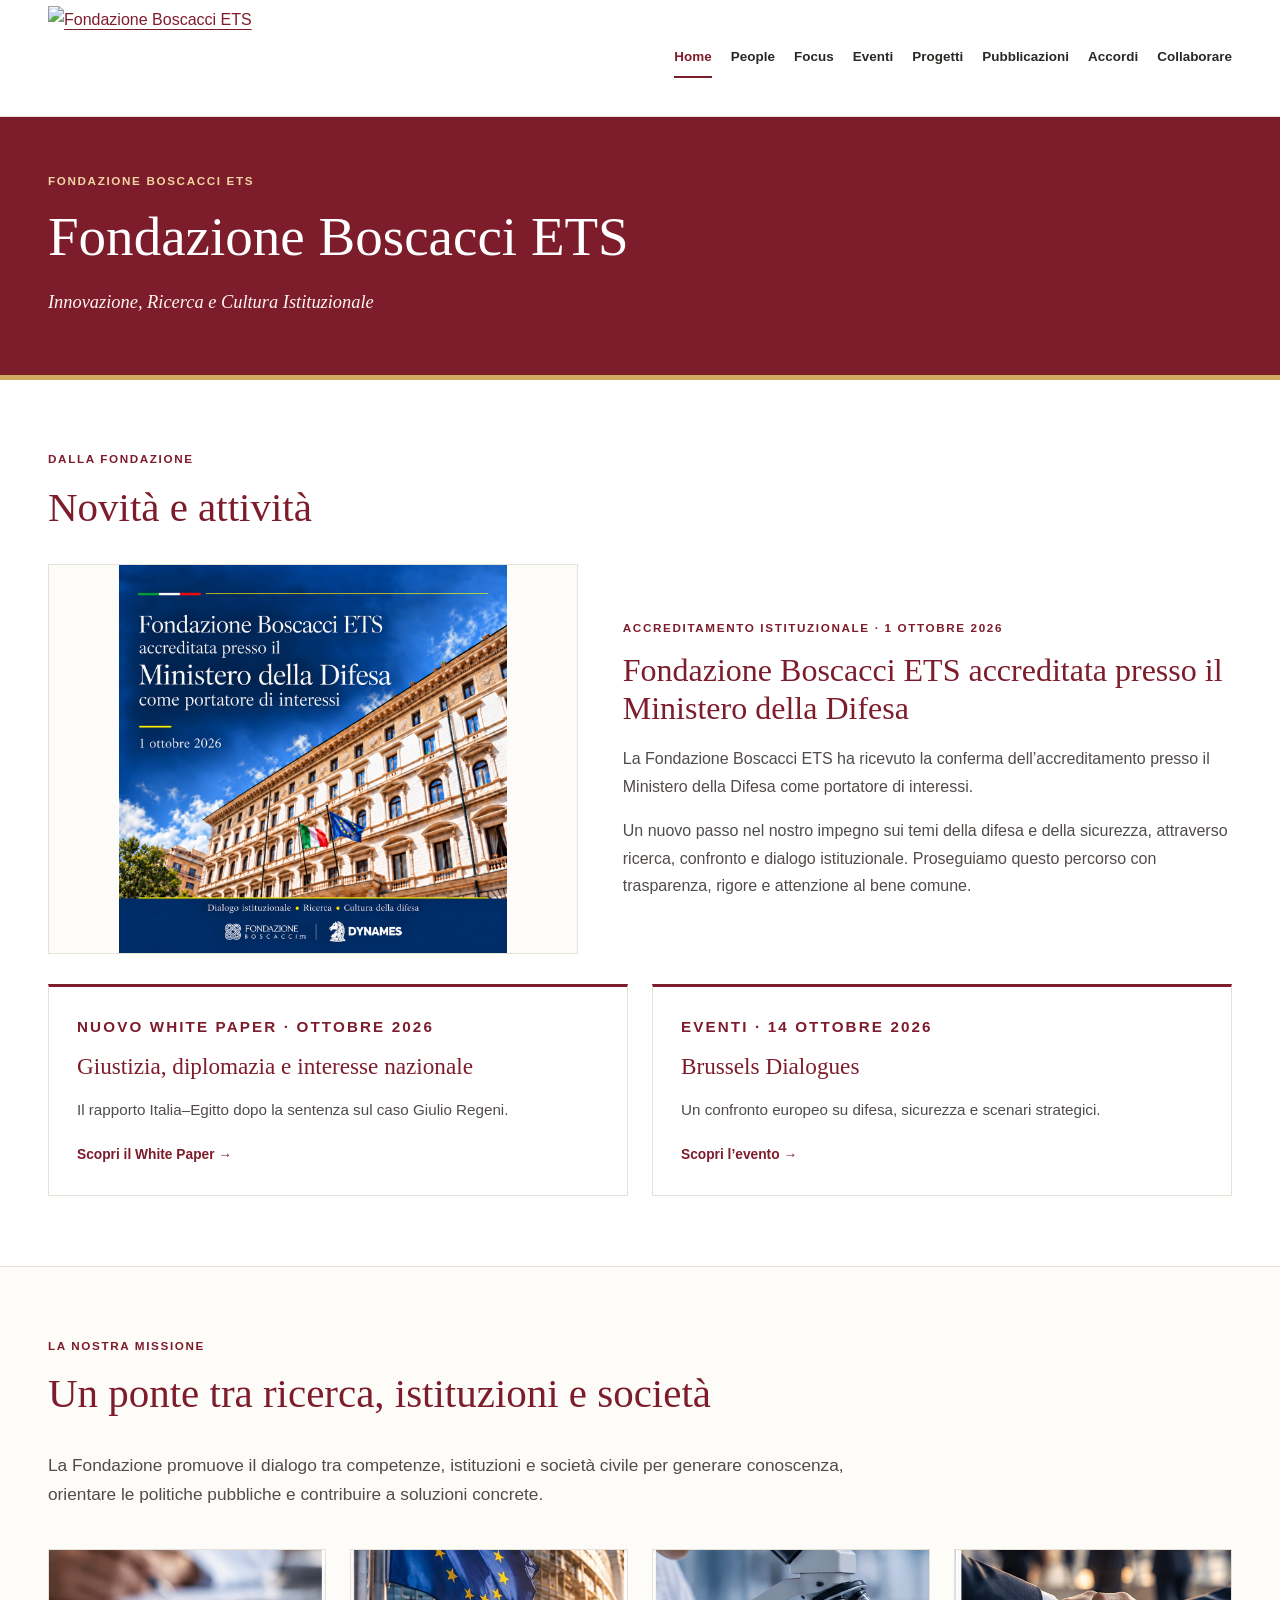
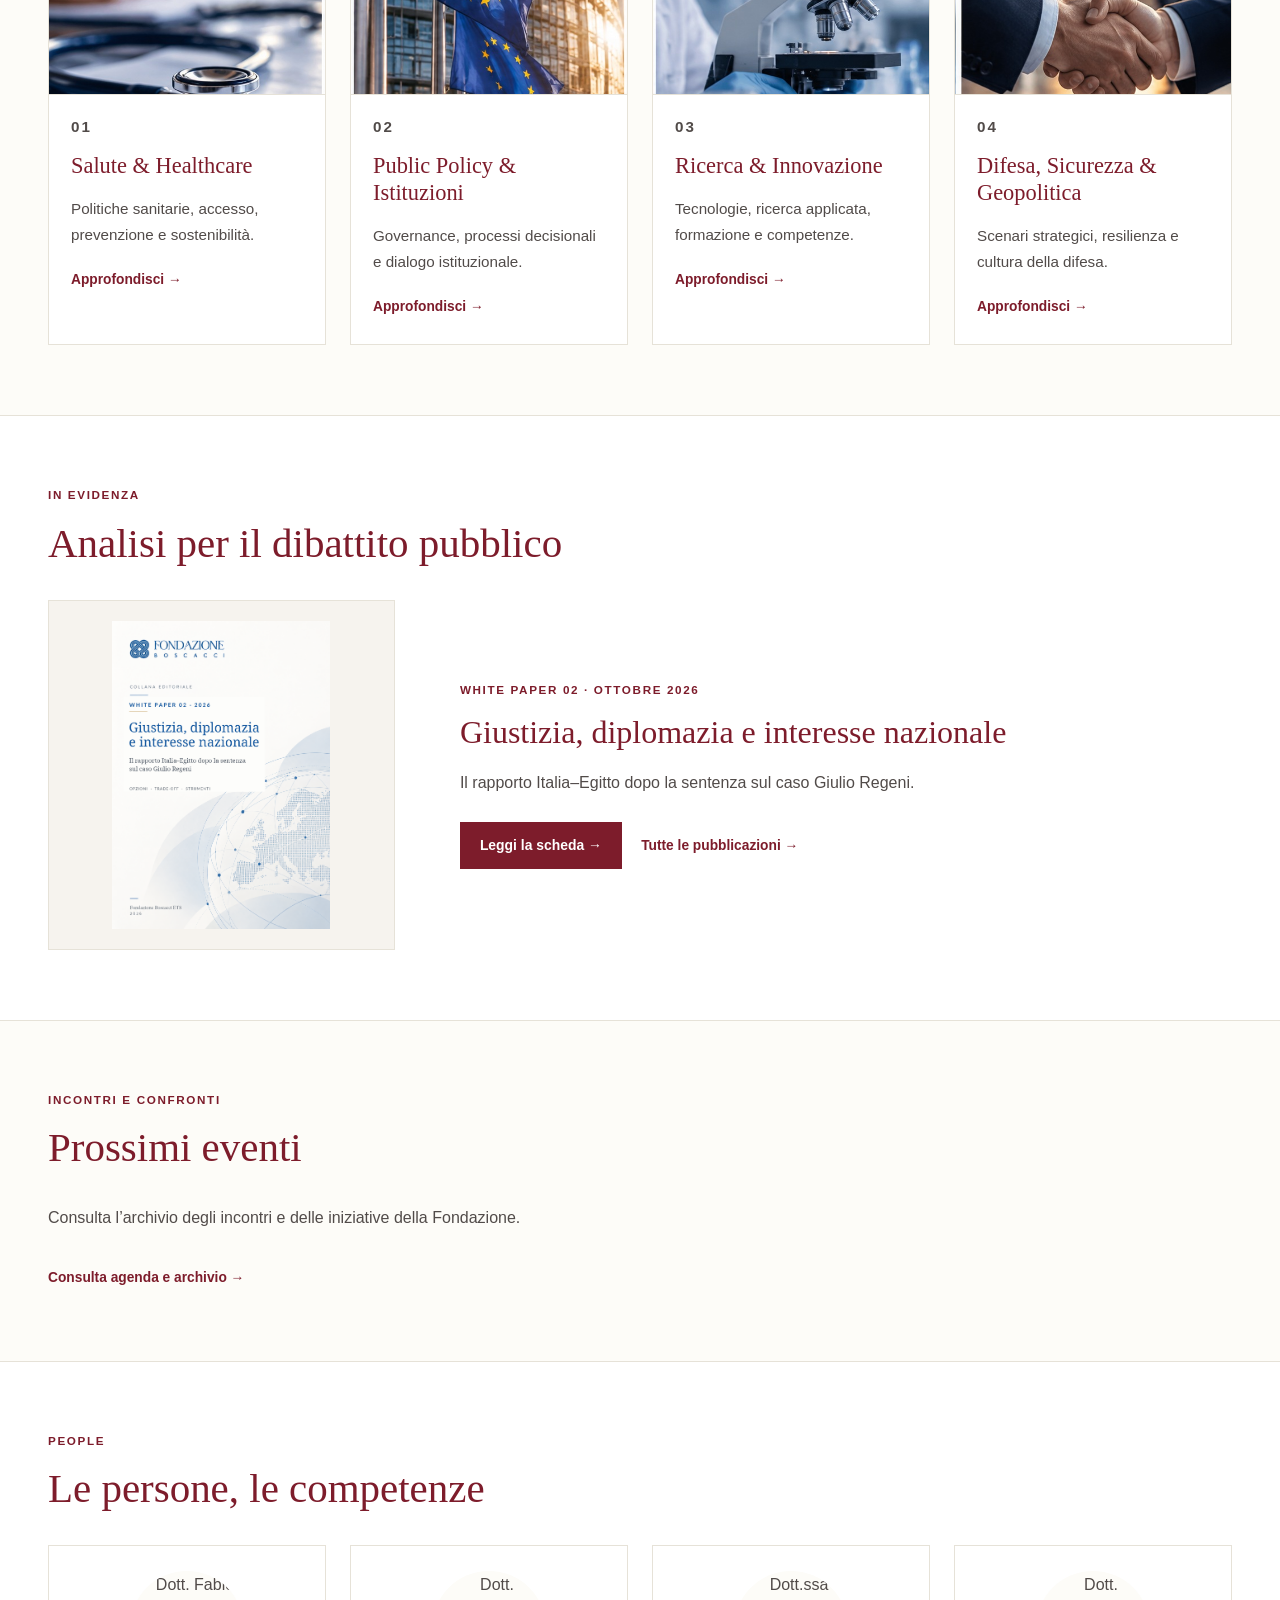
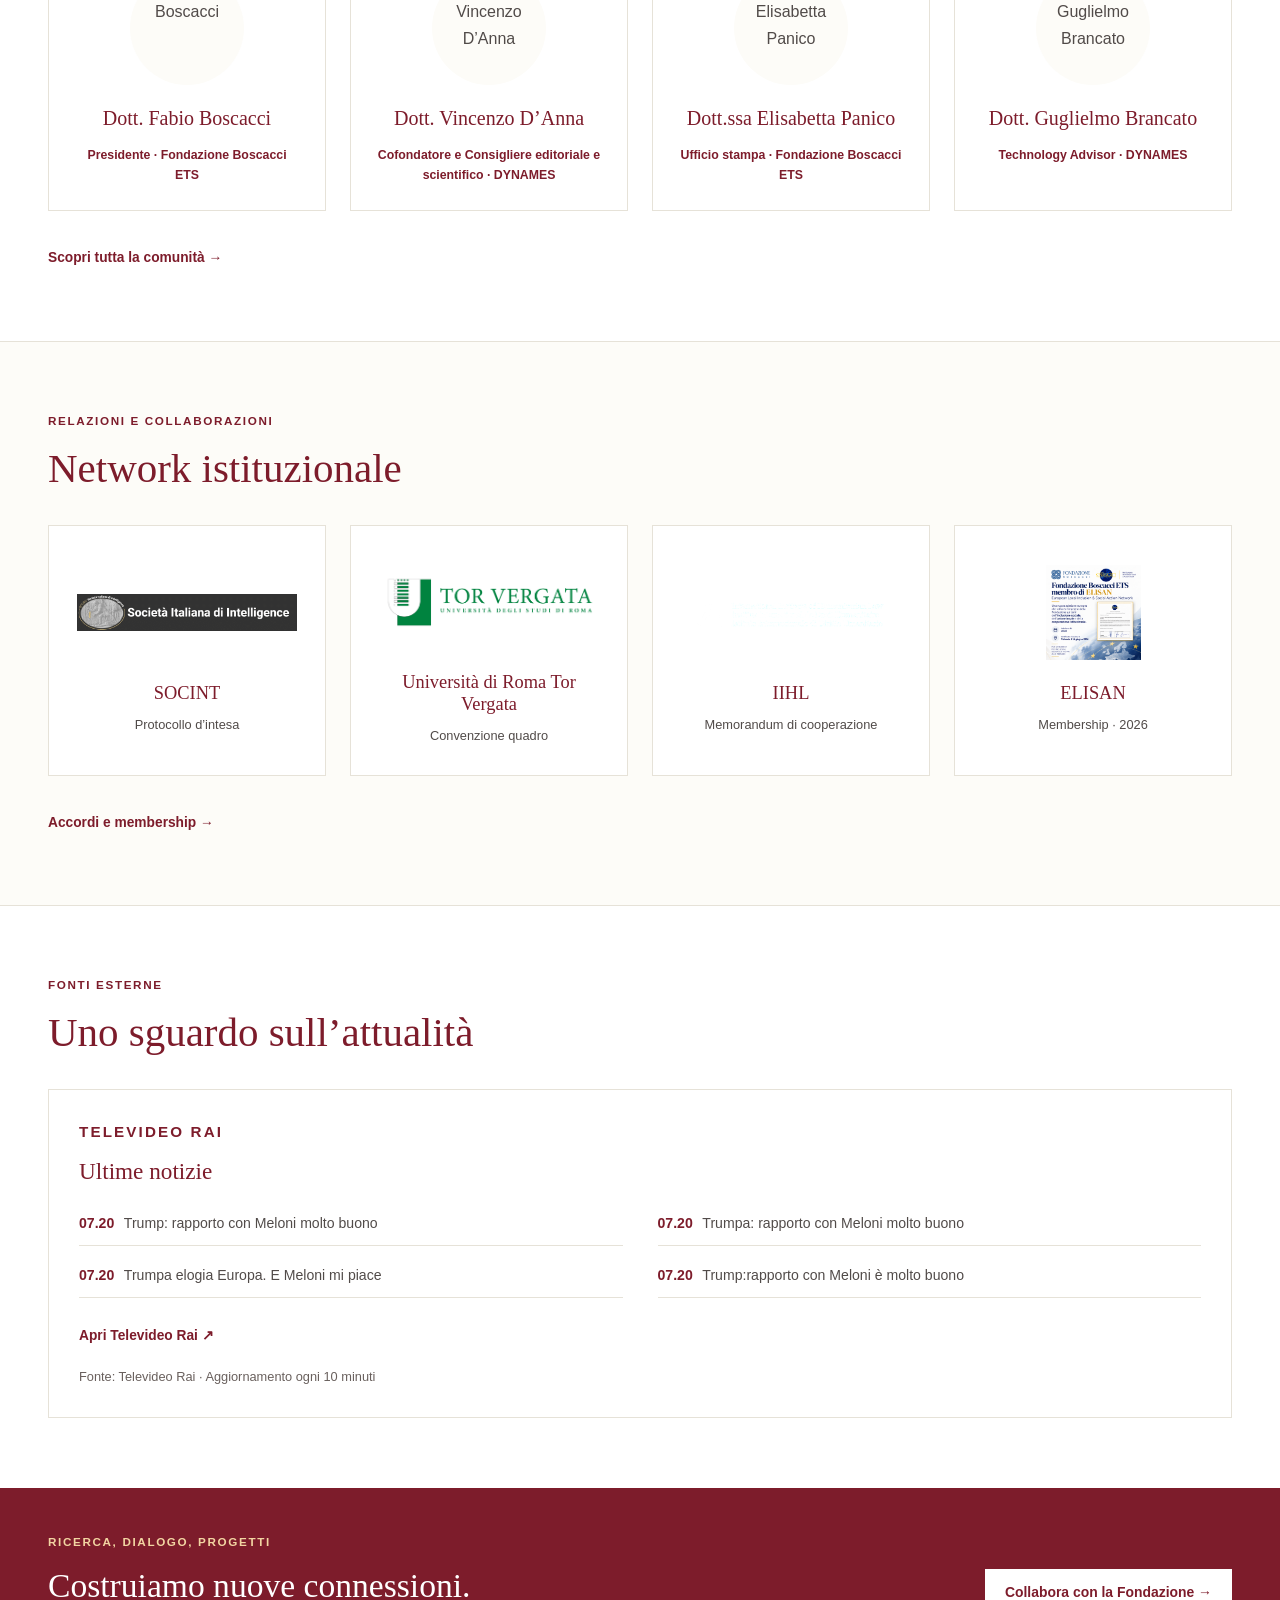
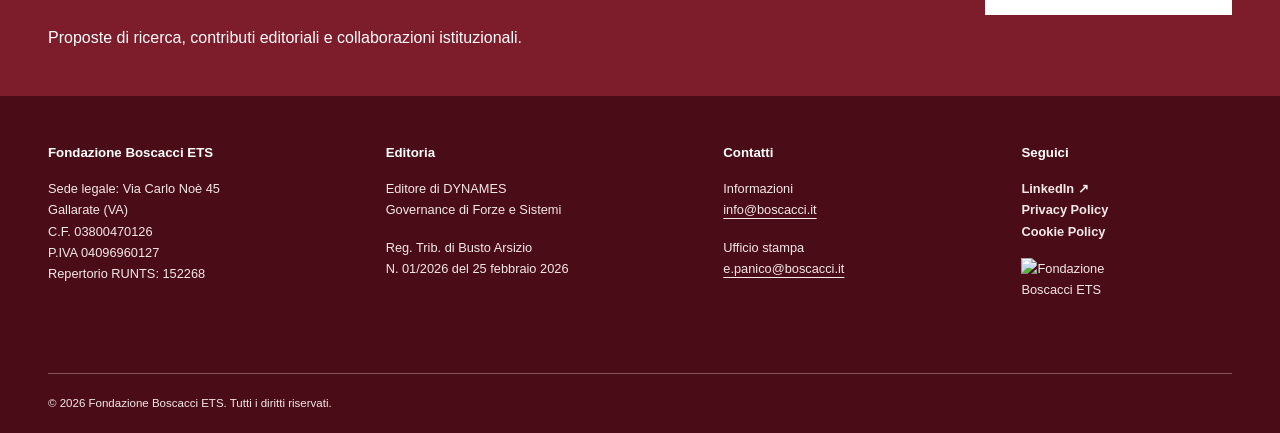
==== commit 06d6eea8: "Update index.html" ====
--- a/index.html
+++ b/index.html
@@ -1,1958 +1,1859 @@
-<!DOCTYPE html>
+<!doctype html>
 <html lang="it">
-
 <head>
-    <meta charset="UTF-8">
-    <meta name="viewport" content="width=device-width, initial-scale=1.0">
-    <title>Fondazione Boscacci ETS</title>
-
-    <link rel="stylesheet" href="css/style.css?v=4">
-    <link rel="icon" href="assets/logo_grafico.png" type="image/png">
+    <meta charset="utf-8">
+    <meta name="viewport" content="width=device-width, initial-scale=1">
+
+    <title>Home | Fondazione Boscacci ETS</title>
+
+    <meta name="description"
+          content="Fondazione Boscacci ETS: ricerca, politiche pubbliche, salute, difesa e innovazione. Novità, pubblicazioni, eventi e network istituzionale.">
+
+    <link rel="canonical" href="https://www.boscacci.it/">
+    <link rel="icon" href="assets/logo_grafico.png">
+
+    <meta property="og:type" content="website">
+    <meta property="og:locale" content="it_IT">
+    <meta property="og:site_name" content="Fondazione Boscacci ETS">
+    <meta property="og:title" content="Home | Fondazione Boscacci ETS">
+    <meta property="og:description"
+          content="Ricerca, politiche pubbliche, salute, difesa e innovazione. Novità, pubblicazioni, eventi e network istituzionale.">
+    <meta property="og:url" content="https://www.boscacci.it/">
+    <meta property="og:image"
+          content="https://www.boscacci.it/assets/accreditamento-difesa.png">
+
+    <meta name="twitter:card" content="summary_large_image">
+
+    <script type="application/ld+json">
+    {
+        "@context": "https://schema.org",
+        "@type": "Organization",
+        "@id": "https://www.boscacci.it/#organization",
+        "name": "Fondazione Boscacci ETS",
+        "url": "https://www.boscacci.it/",
+        "logo": "https://www.boscacci.it/assets/logo_boscacci_rosso.png",
+        "email": "info@boscacci.it",
+        "address": {
+            "@type": "PostalAddress",
+            "streetAddress": "Via Carlo Noè 45",
+            "addressLocality": "Gallarate",
+            "addressRegion": "VA",
+            "addressCountry": "IT"
+        },
+        "sameAs": [
+            "https://www.linkedin.com/company/fondazione-boscacci/"
+        ]
+    }
+    </script>
 
     <style>
-
-        /* =========================================================
-           SEZIONE COLLABORATORI DYNAMES
-           ========================================================= */
-
-        .dynames-grid {
+        /* =====================================================
+           IDENTITÀ VISIVA E REGOLE GENERALI
+        ===================================================== */
+
+        :root {
+            --primary: #7d1c2b;
+            --dark: #4a0d17;
+            --accent: #cfa861;
+            --paper: #fdfcf8;
+            --ink: #2a2825;
+            --body: #514b49;
+            --line: #e6e2d8;
+            --muted: #69605d;
+            --serif: Georgia, "Times New Roman", serif;
+            --sans: Arial, Helvetica, sans-serif;
+        }
+
+        * {
+            box-sizing: border-box;
+        }
+
+        html {
+            scroll-behavior: smooth;
+            scroll-padding-top: 2rem;
+        }
+
+        body {
+            margin: 0;
+            background: #ffffff;
+            color: var(--body);
+            font-family: var(--sans);
+            font-size: 16px;
+            line-height: 1.7;
+        }
+
+        img {
+            display: block;
+            max-width: 100%;
+            height: auto;
+        }
+
+        a {
+            color: var(--primary);
+            text-decoration-thickness: 1px;
+            text-underline-offset: 4px;
+        }
+
+        button {
+            font: inherit;
+            cursor: pointer;
+        }
+
+        h1,
+        h2,
+        h3 {
+            margin: 0 0 1.1rem;
+            color: var(--primary);
+            font-family: var(--serif);
+            font-weight: 400;
+            line-height: 1.2;
+        }
+
+        h1 {
+            font-size: clamp(2.3rem, 4.3vw, 4.2rem);
+        }
+
+        h2 {
+            font-size: clamp(1.9rem, 3.2vw, 2.9rem);
+        }
+
+        h3 {
+            font-size: 1.45rem;
+        }
+
+        p {
+            margin: 0 0 1.1rem;
+        }
+
+        p:last-child {
+            margin-bottom: 0;
+        }
+
+        ul {
+            padding-left: 1.3rem;
+        }
+
+        li {
+            margin-bottom: 0.5rem;
+        }
+
+        :focus-visible {
+            outline: 3px solid var(--accent);
+            outline-offset: 5px;
+        }
+
+        [hidden] {
+            display: none !important;
+        }
+
+        .container {
+            width: min(1380px, calc(100% - 96px));
+            margin-inline: auto;
+        }
+
+        .skip-link {
+            position: absolute;
+            top: -100px;
+            left: 1rem;
+            z-index: 100;
+            padding: 0.6rem 1rem;
+            background: #ffffff;
+        }
+
+        .skip-link:focus {
+            top: 1rem;
+        }
+
+        /* =====================================================
+           HEADER E NAVIGAZIONE
+        ===================================================== */
+
+        .site-header {
+            background: #ffffff;
+            border-bottom: 1px solid var(--line);
+        }
+
+        .header-inner {
+            display: flex;
+            align-items: center;
+            justify-content: space-between;
+            gap: 2rem;
+            min-height: 116px;
+        }
+
+        .brand {
+            display: block;
+            flex: 0 0 225px;
+        }
+
+        .brand-logo {
+            width: 225px;
+            height: 105px;
+            object-fit: contain;
+        }
+
+        #main-nav {
+            display: flex;
+            align-items: center;
+            justify-content: flex-end;
+            flex-wrap: wrap;
+            gap: clamp(0.7rem, 1.5vw, 1.5rem);
+        }
+
+        #main-nav a {
+            padding: 0.5rem 0;
+            border-bottom: 2px solid transparent;
+            color: var(--ink);
+            font-size: 0.84rem;
+            font-weight: bold;
+            text-decoration: none;
+        }
+
+        #main-nav a:hover,
+        #main-nav a[aria-current="page"] {
+            color: var(--primary);
+            border-color: var(--primary);
+        }
+
+        .menu-toggle {
+            display: none;
+            padding: 0.5rem 0.85rem;
+            border: 1px solid var(--line);
+            border-radius: 2px;
+            background: #ffffff;
+            color: var(--primary);
+        }
+
+        /* =====================================================
+           HERO
+        ===================================================== */
+
+        .page-hero {
+            position: relative;
+            padding: 55px 0 58px;
+            border-bottom: 5px solid var(--accent);
+            background: var(--primary);
+            color: #ffffff;
+        }
+
+        .page-hero h1 {
+            max-width: 1100px;
+            color: #ffffff;
+        }
+
+        .page-hero .eyebrow {
+            color: #f2d5a2;
+        }
+
+        .page-hero .lead {
+            max-width: 850px;
+            color: #fff5f2;
+            font-family: var(--serif);
+            font-size: 1.15rem;
+            font-style: italic;
+            line-height: 1.6;
+        }
+
+        /* =====================================================
+           SEZIONI E COMPONENTI
+        ===================================================== */
+
+        .eyebrow {
+            margin: 0 0 0.85rem;
+            color: var(--primary);
+            font-family: var(--sans);
+            font-size: 0.73rem;
+            font-weight: bold;
+            line-height: 1.6;
+            letter-spacing: 0.14em;
+            text-transform: uppercase;
+        }
+
+        .section {
+            padding: 70px 0;
+        }
+
+        .section.alt {
+            background: var(--paper);
+            border-block: 1px solid var(--line);
+        }
+
+        .section h2 {
+            margin-bottom: 2rem;
+        }
+
+        .section-intro {
+            max-width: 850px;
+            margin-bottom: 2.5rem;
+            font-size: 1.08rem;
+        }
+
+        .grid {
             display: grid;
-            grid-template-columns: repeat(3, minmax(0, 1fr));
-            gap: 2.5rem 2rem;
+            gap: 24px;
+        }
+
+        .grid.two {
+            grid-template-columns: repeat(2, minmax(0, 1fr));
+        }
+
+        .grid.four {
+            grid-template-columns: repeat(4, minmax(0, 1fr));
+        }
+
+        .card {
+            min-width: 0;
+            padding: 28px;
+            border: 1px solid var(--line);
+            background: #ffffff;
+        }
+
+        .card p {
+            font-size: 0.95rem;
+        }
+
+        .card h3 {
+            margin-bottom: 1rem;
+        }
+
+        .text-link {
+            display: inline-block;
+            font-size: 0.86rem;
+            font-weight: bold;
+            text-decoration: none;
+        }
+
+        .text-link:hover {
+            text-decoration: underline;
+        }
+
+        .title-link {
+            color: inherit;
+            text-decoration: none;
+        }
+
+        .title-link:hover {
+            text-decoration: underline;
+        }
+
+        .button {
+            display: inline-flex;
+            align-items: center;
+            justify-content: center;
+            padding: 0.8rem 1.25rem;
+            background: var(--primary);
+            color: #ffffff;
+            font-size: 0.87rem;
+            font-weight: bold;
+            line-height: 1.5;
+            text-decoration: none;
+        }
+
+        .button:hover {
+            background: var(--dark);
+        }
+
+        .button.light {
+            background: #ffffff;
+            color: var(--primary);
+        }
+
+        .card-actions {
+            display: flex;
+            align-items: center;
+            flex-wrap: wrap;
+            gap: 1.2rem;
+            margin-top: 1.6rem;
+        }
+
+        .section-link {
+            margin-top: 2rem;
+        }
+
+        .muted {
+            color: var(--muted);
+            font-size: 0.8rem !important;
+        }
+
+        /* =====================================================
+           NOVITÀ DELLA FONDAZIONE
+        ===================================================== */
+
+        .lead-story {
+            display: grid;
+            grid-template-columns:
+                minmax(0, 1fr)
+                minmax(0, 1.15fr);
+            align-items: center;
+            gap: 45px;
+        }
+
+        .lead-story h3 {
+            font-size: clamp(1.7rem, 2.5vw, 2.5rem);
+        }
+
+        .story-image {
             width: 100%;
-            margin-top: 2rem;
-            align-items: start;
-        }
-
-        .dynames-grid .author-box {
+            height: 390px;
+            border: 1px solid var(--line);
+            background: var(--paper);
+            object-fit: contain;
+        }
+
+        .secondary-stories {
+            margin-top: 30px;
+        }
+
+        .secondary-stories .card {
+            border-top: 3px solid var(--primary);
+        }
+
+        /* =====================================================
+           FOCUS
+        ===================================================== */
+
+        .focus-card {
+            display: block;
+            padding: 0 0 25px;
+            text-decoration: none;
+        }
+
+        .focus-card img {
             width: 100%;
-            max-width: none;
-            margin: 0;
+            height: 145px;
+            border-bottom: 1px solid var(--line);
+            object-fit: cover;
+        }
+
+        .focus-card h3,
+        .focus-card p,
+        .focus-card span {
+            margin-inline: 22px;
+        }
+
+        .focus-card .eyebrow {
+            margin-top: 20px;
+        }
+
+        .focus-card p {
+            color: var(--body);
+        }
+
+        .focus-card h3 {
+            font-size: 1.4rem;
+        }
+
+        /* =====================================================
+           PUBBLICAZIONE IN EVIDENZA
+        ===================================================== */
+
+        .featured-publication {
+            display: grid;
+            grid-template-columns:
+                minmax(0, 0.62fr)
+                minmax(0, 1.38fr);
+            align-items: center;
+            gap: 65px;
+        }
+
+        .featured-cover {
+            width: 100%;
+            height: 350px;
+            padding: 20px;
+            border: 1px solid var(--line);
+            background: #f6f3ee;
+            object-fit: contain;
+        }
+
+        .featured-publication h3 {
+            font-size: 2rem;
+        }
+
+        /* =====================================================
+           EVENTI
+        ===================================================== */
+
+        .event {
+            display: flex;
+            flex-direction: column;
+            padding: 0;
+        }
+
+        .event-body {
+            display: flex;
+            flex: 1;
+            flex-direction: column;
+            padding: 28px;
+        }
+
+        .event .card-actions {
+            margin-top: auto;
+            padding-top: 22px;
+        }
+
+        .event .badge {
+            width: fit-content;
+            margin-bottom: 1rem;
+            padding: 0.2rem 0.6rem;
+            background: #f3ebe6;
+            color: var(--primary);
+            font-size: 0.68rem;
+            font-weight: bold;
+            line-height: 1.6;
+        }
+
+        .event .eyebrow {
+            margin-bottom: 0.5rem;
+        }
+
+        /* =====================================================
+           PEOPLE
+        ===================================================== */
+
+        .person {
             padding: 25px;
+            text-align: center;
+        }
+
+        .portrait {
+            width: 114px;
+            height: 114px;
+            margin: 0 auto 21px;
+            overflow: hidden;
+            border-radius: 50%;
+            background: var(--paper);
+        }
+
+        .portrait img {
+            width: 100%;
+            height: 100%;
+            object-fit: cover;
+        }
+
+        .person h3 {
+            font-size: 1.25rem;
+        }
+
+        .person .person-role {
+            min-height: 38px;
+            color: var(--primary);
+            font-size: 0.77rem;
+            font-weight: bold;
+            line-height: 1.6;
+        }
+
+        /* =====================================================
+           NETWORK
+        ===================================================== */
+
+        .partner {
             display: flex;
             flex-direction: column;
             align-items: center;
+            justify-content: center;
             text-align: center;
-            box-sizing: border-box;
-        }
-
-        .dynames-grid .author-icon {
-            width: 140px;
-            height: 140px;
-            min-width: 140px;
-            min-height: 140px;
-            margin: 0 auto 1.25rem;
-            border-radius: 50%;
-            overflow: hidden;
-            flex: 0 0 140px;
-        }
-
-        .dynames-grid .author-icon img {
-            display: block;
-            width: 140px !important;
-            height: 140px !important;
-            min-width: 140px !important;
-            min-height: 140px !important;
-            max-width: 140px !important;
-            max-height: 140px !important;
-            object-fit: cover !important;
-            object-position: center;
-            border-radius: 50%;
-        }
-
-        .dynames-grid .author-info {
+            text-decoration: none;
+        }
+
+        .partner img {
             width: 100%;
-            font-family: inherit;
-            text-align: center;
-        }
-
-        .dynames-grid .author-info h4 {
-            font-family: inherit;
-            margin-top: 0;
-            margin-bottom: 0.5rem;
-        }
-
-        .dynames-grid .author-info p {
-            font-family: inherit;
-        }
-
-        .dynames-badge {
-            display: inline-block;
-            margin: 0.35rem 0 0.55rem;
-            padding: 0.32rem 0.7rem;
-            border-left: 3px solid var(--primary-dark);
-            background: rgba(0, 0, 0, 0.055);
-            font-size: 0.76rem;
-            font-weight: 800;
-            letter-spacing: 0.08em;
-            text-transform: uppercase;
-        }
-
-        .dynames-role {
-            margin-bottom: 0.45rem;
-            font-weight: 700;
-        }
-
-        @media (max-width: 900px) {
-            .dynames-grid {
+            height: 95px;
+            margin-bottom: 22px;
+            object-fit: contain;
+        }
+
+        .partner h3 {
+            margin-bottom: 0.6rem;
+            font-size: 1.15rem;
+        }
+
+        .partner p {
+            color: var(--body);
+            font-size: 0.8rem;
+        }
+
+        /* =====================================================
+           TELEVIDEO RAI
+        ===================================================== */
+
+        .news-only {
+            grid-template-columns: 1fr;
+        }
+
+        .news-only .card {
+            padding: 30px;
+        }
+
+        .news-list {
+            display: grid;
+            grid-template-columns: repeat(2, minmax(0, 1fr));
+            gap: 0 35px;
+            padding: 0;
+            list-style: none;
+        }
+
+        .news-list li {
+            padding: 0.6rem 0;
+            border-bottom: 1px solid var(--line);
+            font-size: 0.88rem;
+        }
+
+        .news-time {
+            margin-right: 0.6rem;
+            color: var(--primary);
+            font-weight: bold;
+        }
+
+        /* =====================================================
+           INVITO ALLA COLLABORAZIONE
+        ===================================================== */
+
+        .cta-band {
+            padding: 45px 0;
+            background: var(--primary);
+            color: #ffffff;
+        }
+
+        .cta-band .container {
+            display: flex;
+            align-items: center;
+            justify-content: space-between;
+            gap: 32px;
+        }
+
+        .cta-band h2 {
+            color: #ffffff;
+            font-size: 2.1rem;
+        }
+
+        .cta-band .eyebrow {
+            color: #f2d5a2;
+        }
+
+        /* =====================================================
+           FOOTER
+        ===================================================== */
+
+        .site-footer {
+            padding: 48px 0 20px;
+            background: var(--dark);
+            color: #f4e8e8;
+            font-size: 0.8rem;
+            line-height: 1.65;
+        }
+
+        .footer-grid {
+            display: grid;
+            grid-template-columns: 1.15fr 1.15fr 1fr 0.8fr;
+            gap: 35px;
+        }
+
+        .site-footer h2 {
+            margin-bottom: 1rem;
+            color: #ffffff;
+            font-family: var(--sans);
+            font-size: 0.83rem;
+            font-weight: bold;
+            line-height: 1.4;
+        }
+
+        .site-footer p {
+            margin-bottom: 1rem;
+        }
+
+        .site-footer a {
+            color: #f4e8e8;
+            font-size: 0.8rem;
+        }
+
+        .footer-logo {
+            width: 125px;
+            height: 80px;
+            margin-top: 1rem;
+            object-fit: contain;
+        }
+
+        .footer-bottom {
+            margin-top: 35px;
+            padding-top: 20px;
+            border-top: 1px solid #89535a;
+            font-size: 0.72rem;
+        }
+
+        /* =====================================================
+           RESPONSIVE
+        ===================================================== */
+
+        @media (min-width: 1700px) {
+            .container {
+                width: min(1460px, calc(100% - 120px));
+            }
+        }
+
+        @media (max-width: 1100px) {
+            .container {
+                width: calc(100% - 56px);
+            }
+
+            .header-inner {
+                gap: 20px;
+            }
+
+            .brand {
+                flex-basis: 180px;
+            }
+
+            .brand-logo {
+                width: 180px;
+                height: 95px;
+            }
+
+            #main-nav {
+                gap: 14px;
+            }
+
+            #main-nav a {
+                font-size: 0.77rem;
+            }
+
+            .grid.four {
                 grid-template-columns: repeat(2, minmax(0, 1fr));
             }
-        }
-
-        @media (max-width: 600px) {
-            .dynames-grid {
+
+            .featured-publication {
+                gap: 35px;
+            }
+
+            .lead-story {
+                gap: 30px;
+            }
+
+            .story-image {
+                height: 330px;
+            }
+
+            .footer-grid {
+                gap: 20px;
+            }
+        }
+
+        @media (max-width: 800px) {
+            .container {
+                width: calc(100% - 36px);
+            }
+
+            .header-inner {
+                flex-wrap: wrap;
+                min-height: 95px;
+                padding-block: 8px;
+            }
+
+            .brand {
+                flex-basis: 170px;
+            }
+
+            .brand-logo {
+                width: 170px;
+                height: 80px;
+            }
+
+            .menu-toggle:not([hidden]) {
+                display: block;
+            }
+
+            .js #main-nav {
+                display: none;
+                flex-basis: 100%;
+                flex-direction: column;
+                align-items: stretch;
+                gap: 0;
+                padding-bottom: 12px;
+            }
+
+            .js #main-nav.open {
+                display: flex;
+            }
+
+            #main-nav {
+                flex-basis: 100%;
+                justify-content: flex-start;
+            }
+
+            #main-nav a {
+                padding: 10px 4px;
+                font-size: 0.9rem;
+            }
+
+            .page-hero {
+                padding: 38px 0 42px;
+            }
+
+            .page-hero .lead {
+                font-size: 1.05rem;
+            }
+
+            .section {
+                padding: 45px 0;
+            }
+
+            .lead-story,
+            .featured-publication {
                 grid-template-columns: 1fr;
-            }
-        }
-
+                gap: 28px;
+            }
+
+            .story-image {
+                height: 320px;
+            }
+
+            .featured-cover {
+                height: 300px;
+            }
+
+            .footer-grid {
+                grid-template-columns: repeat(2, minmax(0, 1fr));
+                gap: 28px;
+            }
+
+            .cta-band .container {
+                flex-direction: column;
+                align-items: flex-start;
+            }
+
+            .card-actions {
+                gap: 15px;
+            }
+        }
+
+        @media (max-width: 650px) {
+            .news-list {
+                grid-template-columns: 1fr;
+            }
+        }
+
+        @media (max-width: 540px) {
+            .grid.two,
+            .grid.four {
+                grid-template-columns: 1fr;
+            }
+
+            .card {
+                padding: 23px;
+            }
+
+            .event {
+                padding: 0;
+            }
+
+            .event-body {
+                padding: 23px;
+            }
+
+            .story-image {
+                height: auto;
+                max-height: 420px;
+            }
+
+            .page-hero h1 {
+                font-size: 2.2rem;
+            }
+
+            .section h2 {
+                font-size: 1.9rem;
+            }
+
+            .footer-grid {
+                grid-template-columns: 1fr;
+            }
+
+            .person .person-role {
+                min-height: 0;
+            }
+
+            .portrait {
+                width: 110px;
+                height: 110px;
+            }
+
+            .secondary-stories .card {
+                padding: 24px;
+            }
+
+            .cta-band h2 {
+                font-size: 1.8rem;
+            }
+        }
+
+        @media (prefers-reduced-motion: reduce) {
+            html {
+                scroll-behavior: auto;
+            }
+
+            *,
+            *::before,
+            *::after {
+                animation: none !important;
+                transition: none !important;
+            }
+        }
     </style>
-
 </head>
 
 <body>
 
-<header>
-
-    <div class="container header-inner">
-
-        <div class="brand">
-
-            <a href="index.html"
-               style="display:flex; align-items:center;">
+    <a class="skip-link" href="#contenuto">
+        Vai al contenuto
+    </a>
+
+    <!-- HEADER -->
+    <header class="site-header">
+        <div class="container header-inner">
+
+            <a class="brand"
+               href="index.html"
+               aria-label="Fondazione Boscacci ETS, Home">
 
                 <img src="assets/logo_boscacci_rosso.png"
                      alt="Fondazione Boscacci ETS"
-                     style="height:180px; width:auto;">
-
+                     class="brand-logo"
+                     width="1400"
+                     height="788"
+                     loading="eager"
+                     decoding="async"
+                     fetchpriority="high">
             </a>
 
+            <button class="menu-toggle"
+                    type="button"
+                    aria-expanded="false"
+                    aria-controls="main-nav"
+                    hidden>
+                Menu <span aria-hidden="true">☰</span>
+            </button>
+
+            <nav id="main-nav" aria-label="Navigazione principale">
+                <a href="index.html" aria-current="page">Home</a>
+                <a href="people.html">People</a>
+                <a href="aree-interesse.html">Focus</a>
+                <a href="eventi.html">Eventi</a>
+                <a href="progetti.html">Progetti</a>
+                <a href="pubblicazioni.html">Pubblicazioni</a>
+                <a href="accordi.html">Accordi</a>
+                <a href="collaborare.html">Collaborare</a>
+            </nav>
+
         </div>
-
-
-        <div class="menu-toggle" id="menuToggle">
-            <span></span>
-            <span></span>
-            <span></span>
+    </header>
+
+    <main id="contenuto">
+
+        <!-- HERO -->
+        <section class="page-hero">
+            <div class="container">
+
+                <p class="eyebrow">
+                    Fondazione Boscacci ETS
+                </p>
+
+                <h1>Fondazione Boscacci ETS</h1>
+
+                <p class="lead">
+                    Innovazione, Ricerca e Cultura Istituzionale
+                </p>
+
+            </div>
+        </section>
+
+        <!-- NOVITÀ E ATTIVITÀ -->
+        <section class="section">
+            <div class="container">
+
+                <p class="eyebrow">Dalla Fondazione</p>
+                <h2>Novità e attività</h2>
+
+                <article class="lead-story">
+
+                    <img src="assets/accreditamento-difesa.png"
+                         alt="Fondazione Boscacci ETS accreditata al Ministero della Difesa"
+                         class="story-image"
+                         width="1254"
+                         height="1254"
+                         loading="eager"
+                         decoding="async"
+                         fetchpriority="high">
+
+                    <div>
+
+                        <p class="eyebrow">
+                            Accreditamento istituzionale · 1 ottobre 2026
+                        </p>
+
+                        <h3>
+                            Fondazione Boscacci ETS accreditata
+                            presso il Ministero della Difesa
+                        </h3>
+
+                        <p>
+                            La Fondazione Boscacci ETS ha ricevuto la conferma
+                            dell’accreditamento presso il Ministero della Difesa
+                            come portatore di interessi.
+                        </p>
+
+                        <p>
+                            Un nuovo passo nel nostro impegno sui temi della
+                            difesa e della sicurezza, attraverso ricerca,
+                            confronto e dialogo istituzionale. Proseguiamo
+                            questo percorso con trasparenza, rigore e
+                            attenzione al bene comune.
+                        </p>
+
+                    </div>
+                </article>
+
+                <div class="grid two secondary-stories">
+
+                    <article class="card">
+
+                        <p class="eyebrow">
+                            Nuovo White Paper · Ottobre 2026
+                        </p>
+
+                        <h3>
+                            Giustizia, diplomazia e interesse nazionale
+                        </h3>
+
+                        <p>
+                            Il rapporto Italia–Egitto dopo la sentenza
+                            sul caso Giulio Regeni.
+                        </p>
+
+                        <a class="text-link" href="pubblicazioni.html">
+                            Scopri il White Paper →
+                        </a>
+
+                    </article>
+
+                    <article class="card">
+
+                        <p class="eyebrow">
+                            Eventi · 14 ottobre 2026
+                        </p>
+
+                        <h3>Brussels Dialogues</h3>
+
+                        <p>
+                            Un confronto europeo su difesa, sicurezza
+                            e scenari strategici.
+                        </p>
+
+                        <a class="text-link" href="eventi.html">
+                            Scopri l’evento →
+                        </a>
+
+                    </article>
+
+                </div>
+            </div>
+        </section>
+
+        <!-- MISSIONE E FOCUS -->
+        <section class="section alt" id="chi-siamo">
+            <div class="container">
+
+                <p class="eyebrow">La nostra missione</p>
+
+                <h2>
+                    Un ponte tra ricerca, istituzioni e società
+                </h2>
+
+                <p class="section-intro">
+                    La Fondazione promuove il dialogo tra competenze,
+                    istituzioni e società civile per generare conoscenza,
+                    orientare le politiche pubbliche e contribuire
+                    a soluzioni concrete.
+                </p>
+
+                <div class="grid four">
+
+                    <a class="card focus-card"
+                       href="aree-interesse.html">
+
+                        <img src="assets/focus-salute.jpg"
+                             alt="Salute e Healthcare"
+                             width="486"
+                             height="809"
+                             loading="lazy"
+                             decoding="async">
+
+                        <p class="eyebrow">01</p>
+
+                        <h3>Salute &amp; Healthcare</h3>
+
+                        <p>
+                            Politiche sanitarie, accesso,
+                            prevenzione e sostenibilità.
+                        </p>
+
+                        <span class="text-link">
+                            Approfondisci →
+                        </span>
+
+                    </a>
+
+                    <a class="card focus-card"
+                       href="aree-interesse.html">
+
+                        <img src="assets/focus-istituzioni.jpg"
+                             alt="Public Policy e Istituzioni"
+                             width="485"
+                             height="809"
+                             loading="lazy"
+                             decoding="async">
+
+                        <p class="eyebrow">02</p>
+
+                        <h3>Public Policy &amp; Istituzioni</h3>
+
+                        <p>
+                            Governance, processi decisionali
+                            e dialogo istituzionale.
+                        </p>
+
+                        <span class="text-link">
+                            Approfondisci →
+                        </span>
+
+                    </a>
+
+                    <a class="card focus-card"
+                       href="aree-interesse.html">
+
+                        <img src="assets/focus-ricerca.jpg"
+                             alt="Ricerca e Innovazione"
+                             width="485"
+                             height="809"
+                             loading="lazy"
+                             decoding="async">
+
+                        <p class="eyebrow">03</p>
+
+                        <h3>Ricerca &amp; Innovazione</h3>
+
+                        <p>
+                            Tecnologie, ricerca applicata,
+                            formazione e competenze.
+                        </p>
+
+                        <span class="text-link">
+                            Approfondisci →
+                        </span>
+
+                    </a>
+
+                    <a class="card focus-card"
+                       href="aree-interesse.html">
+
+                        <img src="assets/focus-partnership.jpg"
+                             alt="Difesa, Sicurezza e Geopolitica"
+                             width="486"
+                             height="809"
+                             loading="lazy"
+                             decoding="async">
+
+                        <p class="eyebrow">04</p>
+
+                        <h3>
+                            Difesa, Sicurezza &amp; Geopolitica
+                        </h3>
+
+                        <p>
+                            Scenari strategici, resilienza
+                            e cultura della difesa.
+                        </p>
+
+                        <span class="text-link">
+                            Approfondisci →
+                        </span>
+
+                    </a>
+
+                </div>
+            </div>
+        </section>
+
+        <!-- PUBBLICAZIONE IN EVIDENZA -->
+        <section class="section">
+            <div class="container">
+
+                <p class="eyebrow">In evidenza</p>
+                <h2>Analisi per il dibattito pubblico</h2>
+
+                <div class="featured-publication">
+
+                    <img src="assets/cover-italia-egitto-regeni.png"
+                         alt="Giustizia, diplomazia e interesse nazionale"
+                         class="featured-cover"
+                         width="991"
+                         height="1400"
+                         loading="lazy"
+                         decoding="async">
+
+                    <div>
+
+                        <p class="eyebrow">
+                            White Paper 02 · Ottobre 2026
+                        </p>
+
+                        <h3>
+                            Giustizia, diplomazia e interesse nazionale
+                        </h3>
+
+                        <p>
+                            Il rapporto Italia–Egitto dopo la sentenza
+                            sul caso Giulio Regeni.
+                        </p>
+
+                        <div class="card-actions">
+
+                            <a class="button"
+                               href="pubblicazioni.html">
+                                Leggi la scheda →
+                            </a>
+
+                            <a class="text-link"
+                               href="pubblicazioni.html">
+                                Tutte le pubblicazioni →
+                            </a>
+
+                        </div>
+                    </div>
+
+                </div>
+            </div>
+        </section>
+
+        <!-- PROSSIMI EVENTI -->
+        <section class="section alt">
+            <div class="container">
+
+                <p class="eyebrow">Incontri e confronti</p>
+                <h2>Prossimi eventi</h2>
+
+                <div class="grid two" id="home-upcoming">
+
+                    <article class="card event"
+                             id="brussels-dialogues"
+                             data-event-date="2026-10-14">
+
+                        <div class="event-body">
+
+                            <p class="eyebrow">
+                                <time datetime="2026-10-14">
+                                    14 ottobre 2026
+                                </time>
+                                · Bruxelles
+                            </p>
+
+                            <p class="badge">In programma</p>
+
+                            <h3>
+                                <a class="title-link"
+                                   href="eventi.html">
+                                    Brussels Dialogues –
+                                    Il nuovo paradigma della Difesa
+                                    e Sicurezza
+                                </a>
+                            </h3>
+
+                            <p>
+                                Sala Spinelli ASP 1H1,
+                                Parlamento Europeo, Bruxelles<br>
+                                Accesso dalle 16:30 ·
+                                Lavori 17:00–19:00
+                            </p>
+
+                            <div class="card-actions">
+                                <a class="text-link"
+                                   href="eventi.html">
+                                    Dettagli →
+                                </a>
+                            </div>
+
+                        </div>
+                    </article>
+
+                    <article class="card event"
+                             id="menthorai-camera"
+                             data-event-date="2026-10-13">
+
+                        <div class="event-body">
+
+                            <p class="eyebrow">
+                                <time datetime="2026-10-13">
+                                    13 ottobre 2026
+                                </time>
+                                · Roma
+                            </p>
+
+                            <p class="badge">In programma</p>
+
+                            <h3>
+                                <a class="title-link"
+                                   href="eventi.html">
+                                    MENTHORAI alla Camera dei Deputati –
+                                    Intelligenza Artificiale e DSA
+                                </a>
+                            </h3>
+
+                            <p>
+                                Sala Stampa della Camera dei Deputati,
+                                Roma · Ore 10:00
+                            </p>
+
+                            <div class="card-actions">
+                                <a class="text-link"
+                                   href="eventi.html">
+                                    Dettagli →
+                                </a>
+                            </div>
+
+                        </div>
+                    </article>
+
+                </div>
+
+                <p class="section-link">
+                    <a class="text-link" href="eventi.html">
+                        Consulta agenda e archivio →
+                    </a>
+                </p>
+
+            </div>
+        </section>
+
+        <!-- PEOPLE: ANTEPRIMA -->
+        <section class="section">
+            <div class="container">
+
+                <p class="eyebrow">People</p>
+                <h2>Le persone, le competenze</h2>
+
+                <div class="grid four">
+
+                    <article class="person card">
+
+                        <div class="portrait">
+                            <img src="assets/Fabio%20Boscacci.jfif"
+                                 alt="Dott. Fabio Boscacci"
+                                 width="357"
+                                 height="480"
+                                 loading="lazy"
+                                 decoding="async">
+                        </div>
+
+                        <h3>Dott. Fabio Boscacci</h3>
+
+                        <p class="person-role">
+                            Presidente · Fondazione Boscacci ETS
+                        </p>
+
+                    </article>
+
+                    <article class="person card">
+
+                        <div class="portrait">
+                            <img src="assets/Vinenzo%20D'ANNA.png"
+                                 alt="Dott. Vincenzo D’Anna"
+                                 width="480"
+                                 height="480"
+                                 loading="lazy"
+                                 decoding="async">
+                        </div>
+
+                        <h3>Dott. Vincenzo D’Anna</h3>
+
+                        <p class="person-role">
+                            Cofondatore e Consigliere editoriale
+                            e scientifico · DYNAMES
+                        </p>
+
+                    </article>
+
+                    <article class="person card">
+
+                        <div class="portrait">
+                            <img src="assets/elisabetta_panico_nuova.jpeg"
+                                 alt="Dott.ssa Elisabetta Panico"
+                                 width="320"
+                                 height="480"
+                                 loading="lazy"
+                                 decoding="async">
+                        </div>
+
+                        <h3>Dott.ssa Elisabetta Panico</h3>
+
+                        <p class="person-role">
+                            Ufficio stampa · Fondazione Boscacci ETS
+                        </p>
+
+                    </article>
+
+                    <article class="person card">
+
+                        <div class="portrait">
+                            <img src="assets/brancato%20guglielmo.png"
+                                 alt="Dott. Guglielmo Brancato"
+                                 width="480"
+                                 height="480"
+                                 loading="lazy"
+                                 decoding="async">
+                        </div>
+
+                        <h3>Dott. Guglielmo Brancato</h3>
+
+                        <p class="person-role">
+                            Technology Advisor · DYNAMES
+                        </p>
+
+                    </article>
+
+                </div>
+
+                <p class="section-link">
+                    <a class="text-link" href="people.html">
+                        Scopri tutta la comunità →
+                    </a>
+                </p>
+
+            </div>
+        </section>
+
+        <!-- NETWORK ISTITUZIONALE -->
+        <section class="section alt">
+            <div class="container">
+
+                <p class="eyebrow">
+                    Relazioni e collaborazioni
+                </p>
+
+                <h2>Network istituzionale</h2>
+
+                <div class="grid four partner-grid">
+
+                    <a class="card partner" href="accordi.html">
+
+                        <img src="assets/loghi%20partner/logo_socint-1-1.png"
+                             alt="SOCINT"
+                             width="750"
+                             height="126"
+                             loading="lazy"
+                             decoding="async">
+
+                        <h3>SOCINT</h3>
+                        <p>Protocollo d’intesa</p>
+
+                    </a>
+
+                    <a class="card partner" href="accordi.html">
+
+                        <img src="assets/loghi%20partner/Logo-Universita-Roma-Tor-Vergata.png"
+                             alt="Università di Roma Tor Vergata"
+                             width="1400"
+                             height="364"
+                             loading="lazy"
+                             decoding="async">
+
+                        <h3>Università di Roma Tor Vergata</h3>
+                        <p>Convenzione quadro</p>
+
+                    </a>
+
+                    <a class="card partner" href="accordi.html">
+
+                        <img src="assets/loghi%20partner/logo_iihl.png"
+                             alt="IIHL"
+                             width="604"
+                             height="160"
+                             loading="lazy"
+                             decoding="async">
+
+                        <h3>IIHL</h3>
+                        <p>Memorandum di cooperazione</p>
+
+                    </a>
+
+                    <a class="card partner" href="accordi.html">
+
+                        <img src="assets/elisan-membership-2026.png"
+                             alt="ELISAN"
+                             width="1254"
+                             height="1254"
+                             loading="lazy"
+                             decoding="async">
+
+                        <h3>ELISAN</h3>
+                        <p>Membership · 2026</p>
+
+                    </a>
+
+                </div>
+
+                <p class="section-link">
+                    <a class="text-link" href="accordi.html">
+                        Accordi e membership →
+                    </a>
+                </p>
+
+            </div>
+        </section>
+
+        <!-- TELEVIDEO RAI -->
+        <section class="section">
+            <div class="container">
+
+                <p class="eyebrow">Fonti esterne</p>
+                <h2>Uno sguardo sull’attualità</h2>
+
+                <div class="grid news-only">
+
+                    <article class="card">
+
+                        <p class="eyebrow">Televideo Rai</p>
+                        <h3>Ultime notizie</h3>
+
+                        <ul class="news-list" id="televideo-news">
+                            <li>
+                                Le notizie aggiornate sono disponibili
+                                su Televideo Rai.
+                            </li>
+                        </ul>
+
+                        <p>
+                            <a class="text-link"
+                               href="https://www.televideo.rai.it/"
+                               target="_blank"
+                               rel="noopener noreferrer">
+                                Apri Televideo Rai ↗
+                            </a>
+                        </p>
+
+                        <p class="muted">
+                            Fonte: Televideo Rai ·
+                            Aggiornamento ogni 10 minuti
+                        </p>
+
+                    </article>
+
+                </div>
+            </div>
+        </section>
+
+        <!-- COLLABORARE -->
+        <section class="cta-band">
+            <div class="container">
+
+                <div>
+
+                    <p class="eyebrow">
+                        Ricerca, dialogo, progetti
+                    </p>
+
+                    <h2>Costruiamo nuove connessioni.</h2>
+
+                    <p>
+                        Proposte di ricerca, contributi editoriali
+                        e collaborazioni istituzionali.
+                    </p>
+
+                </div>
+
+                <a class="button light"
+                   href="collaborare.html">
+                    Collabora con la Fondazione →
+                </a>
+
+            </div>
+        </section>
+
+    </main>
+
+    <!-- FOOTER -->
+    <footer class="site-footer">
+
+        <div class="container footer-grid">
+
+            <div>
+
+                <h2>Fondazione Boscacci ETS</h2>
+
+                <p>
+                    Sede legale: Via Carlo Noè 45<br>
+                    Gallarate (VA)<br>
+                    C.F. 03800470126<br>
+                    P.IVA 04096960127<br>
+                    Repertorio RUNTS: 152268
+                </p>
+
+            </div>
+
+            <div>
+
+                <h2>Editoria</h2>
+
+                <p>
+                    Editore di DYNAMES<br>
+                    Governance di Forze e Sistemi
+                </p>
+
+                <p>
+                    Reg. Trib. di Busto Arsizio<br>
+                    N. 01/2026 del 25 febbraio 2026
+                </p>
+
+            </div>
+
+            <div>
+
+                <h2>Contatti</h2>
+
+                <p>
+                    Informazioni<br>
+                    <a href="mailto:info@boscacci.it">
+                        info@boscacci.it
+                    </a>
+                </p>
+
+                <p>
+                    Ufficio stampa<br>
+                    <a href="mailto:e.panico@boscacci.it">
+                        e.panico@boscacci.it
+                    </a>
+                </p>
+
+            </div>
+
+            <div>
+
+                <h2>Seguici</h2>
+
+                <a class="text-link"
+                   href="https://www.linkedin.com/company/fondazione-boscacci/"
+                   target="_blank"
+                   rel="noopener noreferrer">
+                    LinkedIn ↗
+                </a>
+
+                <p>
+                    <a class="text-link" href="privacy.html">
+                        Privacy Policy
+                    </a><br>
+
+                    <a class="text-link" href="cookie-policy.html">
+                        Cookie Policy
+                    </a>
+                </p>
+
+                <img src="assets/logo_bianco.svg"
+                     alt="Fondazione Boscacci ETS"
+                     class="footer-logo"
+                     loading="lazy"
+                     decoding="async">
+
+            </div>
+
         </div>
 
-
-        <nav class="desktop-nav" id="mainNav">
-
-            <a href="index.html" class="active">Home</a>
-            <a href="people.html">People</a>
-            <a href="aree-interesse.html">Focus</a>
-            <a href="eventi.html">Eventi</a>
-            <a href="progetti.html">Progetti</a>
-            <a href="pubblicazioni.html">Pubblicazioni</a>
-            <a href="accordi.html">Accordi</a>
-            <a href="collaborare.html">Collaborare</a>
-
-        </nav>
-
-    </div>
-
-</header>
-
-
-<main>
-
-
-<!-- =====================================================
-     HERO
-===================================================== -->
-
-<section class="hero">
-
-
-<style>
-
-    /* =========================================================
-       HERO HOME
-       ========================================================= */
-
-    .hero {
-        padding: 3.2rem 0 3rem !important;
-    }
-
-    .hero .container {
-        text-align: center;
-    }
-
-    .hero h1 {
-        color: #ffffff !important;
-        font-family: 'Playfair Display', serif !important;
-        font-size: 2.9rem !important;
-        font-weight: 600;
-        text-align: center;
-        margin: 0 0 0.7rem 0;
-    }
-
-    .hero p {
-        color: #ffffff !important;
-        font-family: 'Playfair Display', serif !important;
-        font-size: 1.3rem !important;
-        font-style: italic;
-        text-align: center !important;
-        margin: 0 auto !important;
-    }
-
-
-    /* =========================================================
-       NOVITÀ DALLA FONDAZIONE
-       ========================================================= */
-
-    .home-updates {
-        background: #f7f3ec;
-        padding: 3.6rem 0 4rem;
-        border-bottom: 1px solid #e3ddd3;
-    }
-
-    .home-updates-head {
-        margin-bottom: 2rem;
-    }
-
-    .home-updates-kicker {
-        display: block;
-        color: #b58a3d;
-        font-size: .72rem;
-        font-weight: 800;
-        letter-spacing: .14em;
-        text-transform: uppercase;
-        margin-bottom: .55rem;
-    }
-
-    .home-updates h2 {
-        font-family: 'Playfair Display', serif;
-        color: var(--primary);
-        font-size: 2.35rem;
-        line-height: 1.1;
-        margin: 0;
-    }
-
-
-    /* NOTIZIA PRINCIPALE */
-
-    .home-main-news {
-        display: grid;
-        grid-template-columns: minmax(0, 44%) minmax(0, 56%);
-        background: #ffffff;
-        border: 1px solid #e3ddd3;
-        border-top: 4px solid var(--primary);
-        margin-bottom: 1.5rem;
-        overflow: hidden;
-    }
-
-    .home-main-news-image {
-        min-height: 360px;
-        background: #0f4277;
-    }
-
-    .home-main-news-image img {
-        width: 100%;
-        height: 100%;
-        min-height: 360px;
-        object-fit: cover;
-        display: block;
-    }
-
-    .home-main-news-content {
-        padding: 2.8rem;
-        display: flex;
-        flex-direction: column;
-        justify-content: center;
-    }
-
-    .home-main-news-content h3 {
-        font-family: 'Playfair Display', serif;
-        color: var(--primary);
-        font-size: 2.1rem;
-        line-height: 1.18;
-        margin: .4rem 0 1.2rem;
-    }
-
-    .home-main-news-content p {
-        color: var(--text-body);
-        text-align: left;
-        font-size: 1rem;
-        line-height: 1.7;
-        margin: 0 0 1rem;
-    }
-
-
-    /* ETICHETTE */
-
-    .home-update-type {
-        display: block;
-        color: #b58a3d;
-        font-size: .68rem;
-        font-weight: 800;
-        letter-spacing: .12em;
-        text-transform: uppercase;
-        margin-bottom: 1rem;
-    }
-
-
-    /* DUE CARD SOTTO */
-
-    .home-secondary-news {
-        display: grid;
-        grid-template-columns: repeat(2, minmax(0, 1fr));
-        gap: 1.5rem;
-    }
-
-    .home-update-card {
-        display: flex;
-        flex-direction: column;
-        min-height: 220px;
-        padding: 1.8rem;
-        background: #ffffff;
-        border: 1px solid #e3ddd3;
-        border-top: 4px solid var(--primary);
-        text-decoration: none;
-        color: inherit;
-        transition: transform .2s ease, box-shadow .2s ease;
-    }
-
-    .home-update-card:hover {
-        transform: translateY(-3px);
-        box-shadow: 0 10px 24px rgba(0,0,0,.07);
-    }
-
-    .home-update-card h3 {
-        font-family: 'Playfair Display', serif;
-        color: var(--primary);
-        font-size: 1.45rem;
-        line-height: 1.22;
-        margin: 0 0 .9rem;
-    }
-
-    .home-update-card p {
-        color: var(--text-body);
-        font-size: .95rem;
-        line-height: 1.6;
-        margin: 0 0 1.4rem;
-        text-align: left;
-    }
-
-    .home-update-link {
-        margin-top: auto;
-        color: var(--primary);
-        font-size: .76rem;
-        font-weight: 800;
-        letter-spacing: .08em;
-        text-transform: uppercase;
-    }
-
-
-    /* =========================================================
-       BOX MISSIONE
-       ========================================================= */
-
-    .mission-grid {
-        display: grid;
-        grid-template-columns: repeat(2, 1fr);
-        gap: 2.5rem;
-        margin-top: 3rem;
-    }
-
-    .mission-box {
-        padding: 3rem;
-        background: #ffffff;
-        border: 1px solid #e6e2dc;
-        border-top: 4px solid var(--accent);
-        min-height: 260px;
-    }
-
-    .mission-box h3 {
-        font-family: 'Playfair Display', serif;
-        color: var(--primary);
-        font-size: 2rem;
-        font-weight: 600;
-        text-align: center;
-        margin-bottom: 1.8rem;
-    }
-
-    .mission-box p {
-        font-family: 'Playfair Display', serif;
-        font-size: 1.25rem;
-        font-style: italic;
-        line-height: 1.45;
-        text-align: center;
-        color: var(--text-body);
-        margin: 0;
-    }
-
-
-    /* =========================================================
-       RESPONSIVE
-       ========================================================= */
-
-    @media (max-width: 900px) {
-
-        .home-main-news {
-            grid-template-columns: 1fr;
-        }
-
-        .home-main-news-image {
-            min-height: 0;
-        }
-
-        .home-main-news-image img {
-            height: auto;
-            min-height: 0;
-        }
-
-        .home-main-news-content {
-            padding: 2rem;
-        }
-
-        .home-secondary-news {
-            grid-template-columns: 1fr;
-        }
-
-        .home-update-card {
-            min-height: auto;
-        }
-
-    }
-
-
-    @media (max-width: 700px) {
-
-        .mission-grid {
-            grid-template-columns: 1fr;
-        }
-
-        .mission-box {
-            padding: 2rem;
-            min-height: auto;
-        }
-
-    }
-
-
-    @media (max-width: 600px) {
-
-        .hero {
-            padding: 2.6rem 0 2.5rem !important;
-        }
-
-        .hero h1 {
-            font-size: 2.35rem !important;
-        }
-
-        .hero p {
-            font-size: 1.15rem !important;
-        }
-
-        .home-updates {
-            padding: 3rem 0;
-        }
-
-        .home-updates h2 {
-            font-size: 2rem;
-        }
-
-    }
-
-</style>
-
-
-<div class="container">
-
-    <h1>
-        Fondazione Boscacci ETS
-    </h1>
-
-    <p>
-        Innovazione, Ricerca e Cultura Istituzionale
-    </p>
-
-</div>
-
-</section>
-
-
-<!-- =====================================================
-     NOVITÀ DALLA FONDAZIONE
-===================================================== -->
-
-<section class="home-updates">
-
-    <div class="container">
-
-
-        <div class="home-updates-head">
-
-            <span class="home-updates-kicker">
-                DALLA FONDAZIONE
-            </span>
-
-            <h2>
-                Novità e attività
-            </h2>
-
+        <div class="container footer-bottom">
+            © <span data-year>2026</span>
+            Fondazione Boscacci ETS.
+            Tutti i diritti riservati.
         </div>
 
-
-        <!-- ACCREDITAMENTO MINISTERO DELLA DIFESA -->
-
-        <div class="home-main-news">
-
-
-            <div class="home-main-news-image">
-
-                <img
-                    src="assets/Annuncio istituzionale a Palazzo Baracchini(2).png"
-                    alt="Fondazione Boscacci ETS accreditata presso il Ministero della Difesa">
-
-            </div>
-
-
-            <div class="home-main-news-content">
-
-                <span class="home-update-type">
-                    ACCREDITAMENTO ISTITUZIONALE · 1 OTTOBRE 2026
-                </span>
-
-                <h3>
-                    Fondazione Boscacci ETS accreditata presso il Ministero della Difesa
-                </h3>
-
-                <p>
-                    La Fondazione Boscacci ETS ha ricevuto la conferma
-                    dell’accreditamento presso il Ministero della Difesa
-                    come portatore di interessi.
-                </p>
-
-                <p>
-                    Un nuovo passo nel nostro impegno sui temi della difesa
-                    e della sicurezza, attraverso ricerca, confronto
-                    e dialogo istituzionale.
-                </p>
-
-                <p>
-                    Proseguiamo questo percorso con trasparenza,
-                    rigore e attenzione al bene comune.
-                </p>
-
-            </div>
-
-
-        </div>
-
-
-        <!-- ALTRE NOVITÀ -->
-
-        <div class="home-secondary-news">
-
-
-            <!-- WHITE PAPER -->
-
-            <a href="pubblicazioni.html"
-               class="home-update-card">
-
-                <span class="home-update-type">
-                    NUOVO WHITE PAPER · OTTOBRE 2026
-                </span>
-
-                <h3>
-                    Giustizia, diplomazia e interesse nazionale
-                </h3>
-
-                <p>
-                    Il rapporto Italia–Egitto dopo la sentenza
-                    sul caso Giulio Regeni.
-                </p>
-
-                <span class="home-update-link">
-                    SCOPRI IL WHITE PAPER →
-                </span>
-
-            </a>
-
-
-            <!-- BRUSSELS DIALOGUES -->
-
-            <a href="eventi.html"
-               class="home-update-card">
-
-                <span class="home-update-type">
-                    EVENTI · 14 OTTOBRE 2026
-                </span>
-
-                <h3>
-                    Brussels Dialogues
-                </h3>
-
-                <p>
-                    A Bruxelles un nuovo momento di confronto
-                    su difesa, sicurezza, istituzioni europee
-                    e scenari strategici.
-                </p>
-
-                <span class="home-update-link">
-                    SCOPRI L'EVENTO →
-                </span>
-
-            </a>
-
-
-        </div>
-
-
-    </div>
-
-</section>
-
-
-<!-- =====================================================
-     HOME EDITORIALE
-===================================================== -->
-
-<section class="home-editorial">
-
-    <div class="container">
-
-        <div class="home-editorial-grid">
-
-
-            <div class="home-intro">
-
-                <span class="home-kicker">
-                    PER UNA SALUTE PIÙ EQUA E SOSTENIBILE
-                </span>
-
-                <h2>
-                    Un ponte tra ricerca, istituzioni<br>
-                    e società
-                </h2>
-
-                <p>
-                    La Fondazione Boscacci ETS promuove il dialogo tra competenze,
-                    istituzioni e società civile per generare conoscenza, orientare
-                    le politiche pubbliche e contribuire a soluzioni concrete nei
-                    settori della salute, della ricerca e della cultura istituzionale.
-                </p>
-
-                <a href="#chi-siamo"
-                   class="home-button">
-
-                    SCOPRI LA FONDAZIONE →
-
-                </a>
-
-
-                <div class="home-focus-grid">
-
-
-                    <a href="aree-interesse.html"
-                       class="home-focus-card">
-
-                        <img src="assets/focus-salute.jpg"
-                             alt="Salute e politiche sanitarie">
-
-                        <span></span>
-
-                        <h3>
-                            Salute e politiche sanitarie
-                        </h3>
-
-                        <p>
-                            Analisi, proposte e confronto
-                            per un sistema più equo e innovativo.
-                        </p>
-
-                        <strong>
-                            APPROFONDISCI →
-                        </strong>
-
-                    </a>
-
-
-                    <a href="aree-interesse.html"
-                       class="home-focus-card">
-
-                        <img src="assets/focus-istituzioni.jpg"
-                             alt="Relazioni istituzionali">
-
-                        <span></span>
-
-                        <h3>
-                            Relazioni istituzionali
-                        </h3>
-
-                        <p>
-                            Dialogo con istituzioni nazionali ed europee
-                            per soluzioni condivise.
-                        </p>
-
-                        <strong>
-                            APPROFONDISCI →
-                        </strong>
-
-                    </a>
-
-
-                    <a href="aree-interesse.html"
-                       class="home-focus-card">
-
-                        <img src="assets/focus-ricerca.jpg"
-                             alt="Ricerca e formazione">
-
-                        <span></span>
-
-                        <h3>
-                            Ricerca e formazione
-                        </h3>
-
-                        <p>
-                            Studi, pubblicazioni ed eventi
-                            per diffondere conoscenza e competenze.
-                        </p>
-
-                        <strong>
-                            APPROFONDISCI →
-                        </strong>
-
-                    </a>
-
-
-                    <a href="accordi.html"
-                       class="home-focus-card">
-
-                        <img src="assets/focus-partnership.jpg"
-                             alt="Partnership e collaborazioni">
-
-                        <span></span>
-
-                        <h3>
-                            Partnership e collaborazioni
-                        </h3>
-
-                        <p>
-                            Un network di esperti e stakeholder
-                            per progetti a impatto reale.
-                        </p>
-
-                        <strong>
-                            APPROFONDISCI →
-                        </strong>
-
-                    </a>
-
-
-                </div>
-
-            </div>
-
-
-            <div class="home-news">
-
-
-                <div class="news-heading">
-
-                    <div>
-
-                        <span>
-                            NEWS
-                        </span>
-
-                        <h2>
-                            Ultime notizie
-                        </h2>
-
-                    </div>
-
-                </div>
-
-
-                <div class="televideo-live">
-
-
-                    <div class="televideo-screen">
-
-
-                        <div class="televideo-topbar">
-
-                            <span class="televideo-brand">
-                                TELEVIDEO
-                            </span>
-
-                            <span class="televideo-page">
-                                101
-                            </span>
-
-                        </div>
-
-
-                        <div class="televideo-subbar">
-
-                            <span>
-                                RAI
-                            </span>
-
-                            <span>
-                                ULTIM'ORA
-                            </span>
-
-                        </div>
-
-
-                        <h3>
-                            ULTIM'ORA
-                        </h3>
-
-
-                        <div id="televideo-news">
-
-                            <p class="televideo-loading">
-                                Caricamento delle ultime notizie...
-                            </p>
-
-                        </div>
-
-
-                        <div class="televideo-footerbar">
-
-                            <span>
-                                100 INDICE
-                            </span>
-
-                            <span>
-                                102 24 ORE
-                            </span>
-
-                        </div>
-
-
-                    </div>
-
-
-                    <a href="https://www.televideo.rai.it/"
-                       target="_blank"
-                       rel="noopener noreferrer"
-                       class="televideo-link">
-
-                        APRI TELEVIDEO RAI →
-
-                    </a>
-
-                    <small>
-                        Fonte: Televideo Rai
-                    </small>
-
-
-                </div>
-
-
-                <div class="euronews-live">
-
-
-                    <div class="euronews-live-title">
-
-                        <span class="live-dot"></span>
-
-                        FRANCE 24 LIVE
-
-                    </div>
-
-
-                    <div class="live-video">
-
-                        <iframe
-                            src="https://www.youtube.com/embed/HvZt-nh9sGg?autoplay=1&mute=1"
-                            title="France 24 Live"
-                            allow="autoplay; encrypted-media; picture-in-picture"
-                            allowfullscreen>
-                        </iframe>
-
-                    </div>
-
-
-                    <p class="live-source">
-                        International News · Live 24/7
-                    </p>
-
-
-                </div>
-
-
-            </div>
-
-
-        </div>
-
-    </div>
-
-</section>
-
-
-<!-- =====================================================
-     CHI SIAMO
-===================================================== -->
-
-<section id="chi-siamo">
-
-    <div class="container">
-
-        <h2 class="section-title">
-            Chi Siamo
-        </h2>
-
-
-        <div class="dynames-grid">
-
-
-            <div class="author-box">
-
-                <div class="author-icon">
-                    <img src="assets/Fabio Boscacci.jfif"
-                         alt="Fabio Boscacci">
-                </div>
-
-                <div class="author-info">
-
-                    <h4>
-                        Dott. Fabio Boscacci
-                    </h4>
-
-                    <p>
-                        Presidente della Fondazione Boscacci,
-                        Cofondatore e Direttore Responsabile di DYNAMES.
-                    </p>
-
-                </div>
-
-            </div>
-
-
-            <div class="author-box">
-
-                <div class="author-icon">
-
-                    <img src="assets/Vinenzo D'ANNA.png"
-                         alt="Vincenzo D'Anna">
-
-                </div>
-
-                <div class="author-info">
-
-                    <h4>
-                        Dott. Vincenzo D’Anna
-                    </h4>
-
-                    <p>
-                        Cofondatore e Consigliere editoriale
-                        e scientifico di DYNAMES.
-                    </p>
-
-                </div>
-
-            </div>
-
-
-            <div class="author-box">
-
-                <div class="author-icon">
-
-                    <img src="assets/Stefano De Lillo.jpeg"
-                         alt="Stefano De Lillo">
-
-                </div>
-
-                <div class="author-info">
-
-                    <h4>
-                        Dott. Stefano De Lillo
-                    </h4>
-
-                    <p>
-                        Medico cardiologo, specialista in Medicina dello Sport
-                        e già Senatore della Repubblica nella XVII Legislatura.
-                        Presidente dell’Ordine dei Medici della Regione Lazio.
-                    </p>
-
-                </div>
-
-            </div>
-
-
-            <div class="author-box">
-
-                <div class="author-icon">
-
-                    <img src="assets/Massimo Ciccozzi.jpeg"
-                         alt="Massimo Ciccozzi">
-
-                </div>
-
-                <div class="author-info">
-
-                    <h4>
-                        Prof. Massimo Ciccozzi
-                    </h4>
-
-                    <p>
-                        Professore Ordinario di Epidemiologia e Statistica Sanitaria
-                        presso l’Università Campus Bio-Medico di Roma.
-                        La sua attività scientifica registra un H-Index di 66
-                        e oltre 24.500 citazioni.
-                    </p>
-
-                </div>
-
-            </div>
-
-
-            <div class="author-box">
-
-                <div class="author-icon">
-
-                    <img src="assets/Gianna Zamaro.jpeg"
-                         alt="Gianna Zamaro">
-
-                </div>
-
-                <div class="author-info">
-
-                    <h4>
-                        Dott.ssa Gianna Zamaro
-                    </h4>
-
-                    <p>
-                        Medico anestesista e rianimatore,
-                        Direttore Centrale Salute, Politiche Sociali
-                        e Disabilità della Regione Autonoma Friuli Venezia Giulia.
-                        Docente al Master EMAS dell’Università Ca’ Foscari Venezia
-                        e Professore a contratto presso il Corso di Laurea
-                        in Medicina e Chirurgia dell’Università di Trieste.
-                    </p>
-
-                </div>
-
-            </div>
-
-
-            <div class="author-box">
-
-                <div class="author-icon">
-
-                    <img src="assets/curtopassi.jpeg"
-                         alt="Elena Curtopassi">
-
-                </div>
-
-                <div class="author-info">
-
-                    <h4>
-                        Dott.ssa Elena Curtopassi
-                    </h4>
-
-                    <p>
-                        Consulente in politiche socio-sanitarie,
-                        occupazionali, internazionali ed europee.
-                        Vice Presidente del Comitato Territori Inclusivi,
-                        Ambiente e Sanità della Conferenza OING
-                        del Consiglio d’Europa, Ambassador di SHAFE Foundation
-                        e membro del Comitato Direttivo della rete europea ELISAN.
-                    </p>
-
-                </div>
-
-            </div>
-
-
-            <div class="author-box">
-
-                <div class="author-icon">
-
-                    <img src="assets/elisabetta_panico_nuova.jpeg"
-                         alt="Elisabetta Panico">
-
-                </div>
-
-                <div class="author-info">
-
-                    <h4>
-                        Dott.ssa Elisabetta Panico
-                    </h4>
-
-                    <p>
-                        Ufficio Stampa della Fondazione Boscacci ETS
-                        e Staff Manager del Luiss Data Lab e della Scuola
-                        di Giornalismo Luiss. Laureata in Relazioni Internazionali
-                        e Politica Globale presso The American University of Rome,
-                        ha conseguito un Master di II livello in Sistemi
-                        e Tecnologie Elettroniche per la Sicurezza,
-                        la Difesa e l’Intelligence presso
-                        l’Università di Roma Tor Vergata.
-                    </p>
-
-                </div>
-
-            </div>
-
-
-            <div class="author-box">
-
-                <div class="author-icon">
-
-                    <img src="assets/brancato guglielmo.png"
-                         alt="Guglielmo Brancato">
-
-                </div>
-
-                <div class="author-info">
-
-                    <h4>
-                        Dott. Guglielmo Brancato
-                    </h4>
-
-                    <p>
-                        Produttore cinematografico per Marte Studios,
-                        Technology Advisor di DYNAMES.
-                        Ex Allievo della Scuola Militare Nunziatella.
-                    </p>
-
-                </div>
-
-            </div>
-
-
-            <div class="author-box">
-
-                <div class="author-icon">
-
-                    <img src="assets/antonio-brigandi.jpg"
-                         alt="Antonino Brigandì">
-
-                </div>
-
-                <div class="author-info">
-
-                    <h4>
-                        Dott. Antonino Brigandì
-                    </h4>
-
-                    <p>
-                        <strong>
-                            Governance Pubblica
-                        </strong>
-                    </p>
-
-                    <p>
-                        Laureato magistrale in Relazioni internazionali
-                        e sicurezza globale presso La Sapienza,
-                        ha conseguito un master in Public Affairs
-                        e Lobbying alla Luiss Business School.
-                        Consulente di relazioni istituzionali,
-                        lavora con clienti nei settori difesa,
-                        cybersicurezza ed energia e scrive
-                        di geopolitica e politica italiana.
-                    </p>
-
-                </div>
-
-            </div>
-
-
-        </div>
-
-    </div>
-
-</section>
-
-
-<!-- =====================================================
-     PARTNERSHIP
-===================================================== -->
-
-<section id="partnership"
-         style="background:var(--primary-dark); color:#ffffff;">
-
-
-    <div class="container"
-         style="text-align:center;">
-
-
-        <h2 class="section-title"
-            style="color:#ffffff;">
-
-            Partnership &amp; Network
-
-        </h2>
-
-
-        <p style="
-            text-align:center;
-            color:#e7dfe0;
-            font-size:.95rem;
-            margin:-1rem auto 3.5rem;
-            max-width:700px;
-        ">
-
-            Collaborazioni accademiche,
-            scientifiche e professionali della Fondazione
-
-        </p>
-
-
-        <div style="
-            max-width:1200px;
-            margin:0 auto;
-            display:grid;
-            grid-template-columns:repeat(4,1fr);
-            column-gap:4rem;
-            row-gap:4rem;
-            align-items:start;
-        ">
-
-
-            <!-- DELOITTE -->
-
-            <div style="text-align:center;">
-
-                <div style="
-                    height:75px;
-                    display:flex;
-                    align-items:center;
-                    justify-content:center;
-                ">
-
-                    <img src="assets/loghi partner/delpitte.png"
-                         alt="Deloitte"
-                         style="
-                            max-height:55px;
-                            max-width:180px;
-                            filter:brightness(0) invert(1);
-                         ">
-
-                </div>
-
-                <p style="
-                    color:#fdfcf8;
-                    font-size:.85rem;
-                    margin:1rem auto 0;
-                    text-align:center;
-                    line-height:1.4;
-                ">
-                    Consulenza strategica
-                </p>
-
-            </div>
-
-
-            <!-- HEAD -->
-
-            <div style="text-align:center;">
-
-                <div style="
-                    height:75px;
-                    display:flex;
-                    align-items:center;
-                    justify-content:center;
-                ">
-
-                    <img src="assets/loghi partner/head logo.png"
-                         alt="HEAD"
-                         style="
-                            max-height:55px;
-                            max-width:190px;
-                            filter:brightness(0) invert(1);
-                         ">
-
-                </div>
-
-                <p style="
-                    color:#fdfcf8;
-                    font-size:.85rem;
-                    margin:1rem auto 0;
-                    text-align:center;
-                    line-height:1.4;
-                ">
-                    Ricerca e formazione
-                </p>
-
-            </div>
-
-
-            <!-- LUISS -->
-
-            <div style="text-align:center;">
-
-                <div style="
-                    height:75px;
-                    display:flex;
-                    align-items:center;
-                    justify-content:center;
-                ">
-
-                    <img src="assets/loghi partner/logo_luiss_master-giornalismo.svg"
-                         alt="LUISS"
-                         style="
-                            max-height:55px;
-                            max-width:180px;
-                            filter:brightness(0) invert(1);
-                         ">
-
-                </div>
-
-                <p style="
-                    color:#fdfcf8;
-                    font-size:.85rem;
-                    margin:1rem auto 0;
-                    text-align:center;
-                    line-height:1.4;
-                ">
-                    Formazione accademica
-                </p>
-
-            </div>
-
-
-            <!-- MARTE STUDIOS -->
-
-            <div style="text-align:center;">
-
-                <div style="
-                    height:75px;
-                    display:flex;
-                    align-items:center;
-                    justify-content:center;
-                ">
-
-                    <img src="assets/loghi partner/marte_logo.png"
-                         alt="Marte Studios"
-                         style="
-                            max-height:90px;
-                            max-width:240px;
-                            filter:brightness(0) invert(1);
-                         ">
-
-                </div>
-
-                <p style="
-                    color:#fdfcf8;
-                    font-size:.85rem;
-                    margin:1rem auto 0;
-                    text-align:center;
-                    line-height:1.4;
-                ">
-                    Produzione Cinematografica
-                </p>
-
-            </div>
-
-
-            <!-- FERPI -->
-
-            <div style="
-                text-align:center;
-                display:flex;
-                flex-direction:column;
-                align-items:center;
-            ">
-
-                <div style="
-                    height:80px;
-                    width:100%;
-                    display:flex;
-                    align-items:center;
-                    justify-content:center;
-                ">
-
-                    <img src="assets/loghi partner/ferpi.jpeg"
-                         alt="FERPI"
-                         style="
-                            max-height:55px;
-                            max-width:170px;
-                            object-fit:contain;
-                         ">
-
-                </div>
-
-                <p style="
-                    color:#fdfcf8;
-                    font-size:.85rem;
-                    margin:1rem 0 0;
-                    text-align:center;
-                    line-height:1.4;
-                ">
-                    Socio Professionista
-                </p>
-
-            </div>
-
-
-            <!-- SOCINT -->
-
-            <div style="
-                text-align:center;
-                display:flex;
-                flex-direction:column;
-                align-items:center;
-            ">
-
-                <div style="
-                    height:80px;
-                    width:100%;
-                    display:flex;
-                    align-items:center;
-                    justify-content:center;
-                ">
-
-                    <img src="assets/loghi partner/logo_socint-1-1.png"
-                         alt="SOCINT – Società Italiana di Intelligence"
-                         style="
-                            max-height:65px;
-                            max-width:190px;
-                            object-fit:contain;
-                         ">
-
-                </div>
-
-                <p style="
-                    color:#fdfcf8;
-                    font-size:.85rem;
-                    margin:1rem 0 0;
-                    text-align:center;
-                    line-height:1.4;
-                ">
-                    Intelligence e sicurezza
-                </p>
-
-            </div>
-
-
-            <!-- TOR VERGATA -->
-
-            <div style="
-                text-align:center;
-                display:flex;
-                flex-direction:column;
-                align-items:center;
-            ">
-
-                <div style="
-                    height:80px;
-                    width:100%;
-                    display:flex;
-                    align-items:center;
-                    justify-content:center;
-                ">
-
-                    <img src="assets/loghi partner/Logo-Universita-Roma-Tor-Vergata.png"
-                         alt="Università degli Studi di Roma Tor Vergata"
-                         style="
-                            max-height:65px;
-                            max-width:190px;
-                            object-fit:contain;
-                         ">
-
-                </div>
-
-                <p style="
-                    color:#fdfcf8;
-                    font-size:.85rem;
-                    margin:1rem 0 0;
-                    text-align:center;
-                    line-height:1.4;
-                ">
-                    Ricerca e formazione universitaria
-                </p>
-
-            </div>
-
-
-            <!-- IIHL -->
-
-            <div style="
-                text-align:center;
-                display:flex;
-                flex-direction:column;
-                align-items:center;
-            ">
-
-                <div style="
-                    height:80px;
-                    width:100%;
-                    display:flex;
-                    align-items:center;
-                    justify-content:center;
-                ">
-
-                    <img src="assets/loghi partner/logo_iihl.png"
-                         alt="IIHL – International Institute of Humanitarian Law"
-                         style="
-                            max-height:65px;
-                            max-width:230px;
-                            object-fit:contain;
-                         ">
-
-                </div>
-
-                <p style="
-                    color:#fdfcf8;
-                    font-size:.85rem;
-                    margin:1rem 0 0;
-                    text-align:center;
-                    line-height:1.4;
-                ">
-                    Diritto internazionale umanitario
-                </p>
-
-            </div>
-
-
-        </div>
-
-    </div>
-
-</section>
-
-
-</main>
-
-
-<!-- =====================================================
-     FOOTER
-===================================================== -->
-
-<footer>
-
-
-<div class="container"
-     style="
-        max-width:1200px;
-        margin:0 auto;
-        padding:4rem 1.5rem 2rem;
-     ">
-
-
-    <div style="
-        display:grid;
-        grid-template-columns:repeat(3,1fr);
-        gap:5rem;
-        align-items:start;
-        width:100%;
-    ">
-
-
-        <!-- COLONNA 1 -->
-
-        <div style="text-align:left;">
-
-
-            <h3 style="
-                font-family:'Lato',sans-serif;
-                color:white;
-                font-size:1rem;
-                font-weight:700;
-                margin:0 0 2rem 0;
-                text-align:left;
-            ">
-
-                FONDAZIONE BOSCACCI ETS
-
-            </h3>
-
-
-            <p style="
-                color:white;
-                font-size:.75rem;
-                line-height:1.05;
-                text-align:left;
-                margin:0;
-            ">
-
-                Sede legale Via Carlo Noè 45<br>
-                Gallarate (VA)<br><br>
-
-                C.F. 03800470126<br>
-                P.IVA 04096960127<br><br>
-
-                Repertorio RUNTS: 152268<br><br>
-
-                R.O.C. n° 44335<br><br>
-
-                Accreditamento Min.Difesa n° PDI-2026-000070
-
-            </p>
-
-
-            <p style="
-                margin-top:1rem;
-                font-size:.75rem;
-            ">
-
-                <a href="privacy.html"
-                   style="
-                        color:white;
-                        text-decoration:none;
-                   ">
-
-                    Privacy Policy
-
-                </a>
-
-                <span style="color:white;">
-                    ·
-                </span>
-
-                <a href="cookie-policy.html"
-                   style="
-                        color:white;
-                        text-decoration:none;
-                   ">
-
-                    Cookie Policy
-
-                </a>
-
-            </p>
-
-
-        </div>
-
-
-        <!-- COLONNA 2 -->
-
-        <div style="text-align:left;">
-
-
-            <h3 style="
-                font-family:'Lato',sans-serif;
-                color:white;
-                font-size:1rem;
-                font-weight:700;
-                margin:0 0 1rem 0;
-                text-align:left;
-            ">
-
-                Editore di DYNAMES
-
-            </h3>
-
-
-            <h3 style="
-                font-family:'Lato',sans-serif;
-                color:white;
-                font-size:1rem;
-                font-weight:700;
-                margin:0 0 1rem 0;
-                text-align:left;
-            ">
-
-                Dati Registrazione
-
-            </h3>
-
-
-            <p style="
-                color:white;
-                font-size:.75rem;
-                line-height:1.05;
-                text-align:left;
-                margin:0;
-            ">
-
-                Reg. Trib. di Busto Arsizio<br>
-                N. 01/2026 del 25 febbraio 2026
-
-            </p>
-
-
-            <h3 style="
-                font-family:'Lato',sans-serif;
-                color:white;
-                font-size:1rem;
-                font-weight:700;
-                margin:2rem 0 1.2rem 0;
-                text-align:left;
-            ">
-
-                Contatti
-
-            </h3>
-
-
-            <p style="
-                font-size:.75rem;
-                line-height:1.05;
-                text-align:left;
-                margin:0;
-            ">
-
-                <span style="
-                    color:#9b8f92;
-                    text-transform:uppercase;
-                    letter-spacing:.08em;
-                ">
-
-                    INFO
-
-                </span>
-
-                <br>
-
-                <a href="mailto:info@boscacci.it"
-                   style="
-                        color:white;
-                        text-decoration:none;
-                   ">
-
-                    info@boscacci.it
-
-                </a>
-
-            </p>
-
-
-            <p style="
-                font-size:.75rem;
-                line-height:1.05;
-                text-align:left;
-                margin-top:1rem;
-            ">
-
-                <span style="
-                    color:#9b8f92;
-                    text-transform:uppercase;
-                    letter-spacing:.08em;
-                ">
-
-                    UFFICIO STAMPA
-
-                </span>
-
-                <br>
-
-                <a href="mailto:e.panico@boscacci.it"
-                   style="
-                        color:white;
-                        text-decoration:none;
-                   ">
-
-                    e.panico@boscacci.it
-
-                </a>
-
-            </p>
-
-
-        </div>
-
-
-        <!-- COLONNA 3 -->
-
-        <div style="text-align:left;">
-
-
-            <h3 style="
-                font-family:'Lato',sans-serif;
-                color:white;
-                font-size:1rem;
-                font-weight:700;
-                margin:0 0 2rem 0;
-                text-align:left;
-            ">
-
-                Social
-
-            </h3>
-
-
-            <a href="https://www.linkedin.com/company/fondazione-boscacci/posts/?viewAsMember=true"
-               target="_blank"
-               rel="noopener noreferrer"
-               aria-label="LinkedIn Fondazione Boscacci"
-               style="
-                    display:inline-block;
-                    text-decoration:none;
-               ">
-
-                <div style="
-                    width:58px;
-                    height:58px;
-                    background:#0A66C2;
-                    border-radius:6px;
-                    display:flex;
-                    align-items:center;
-                    justify-content:center;
-                    color:white;
-                    font-family:Arial,sans-serif;
-                    font-size:40px;
-                    font-weight:bold;
-                ">
-
-                    in
-
-                </div>
-
-            </a>
-
-
-        </div>
-
-
-    </div>
-
-
-    <!-- LOGO FONDAZIONE -->
-
-    <div style="
-        text-align:center;
-        margin-top:4rem;
-    ">
-
-        <img src="assets/logo_bianco.svg"
-             alt="Fondazione Boscacci ETS"
-             style="
-                height:90px;
-                width:auto;
-             ">
-
-    </div>
-
-
-    <!-- COPYRIGHT -->
-
-    <p style="
-        color:white;
-        text-align:center;
-        margin-top:1.5rem;
-        font-size:.8rem;
-    ">
-
-        &copy; 2026 Fondazione Boscacci ETS.
-        Tutti i diritti riservati.
-
-    </p>
-
-
-</div>
-
-
-</footer>
-
-
-<!-- =====================================================
-     SCRIPT MENU
-===================================================== -->
-
-<script>
-
-    document
-        .getElementById('menuToggle')
-        .addEventListener('click', function() {
-
-            document
-                .getElementById('mainNav')
-                .classList
-                .toggle('active');
-
+    </footer>
+
+    <!-- NAVIGAZIONE, EVENTI E TELEVIDEO -->
+    <script>
+        "use strict";
+
+        document.documentElement.classList.add("js");
+
+        /* MENU MOBILE */
+
+        const menuToggle = document.querySelector(".menu-toggle");
+        const mainNav = document.querySelector("#main-nav");
+
+        if (menuToggle && mainNav) {
+            menuToggle.hidden = false;
+
+            const closeMenu = () => {
+                mainNav.classList.remove("open");
+                menuToggle.setAttribute("aria-expanded", "false");
+            };
+
+            menuToggle.addEventListener("click", () => {
+                const isOpen =
+                    menuToggle.getAttribute("aria-expanded") !== "true";
+
+                menuToggle.setAttribute(
+                    "aria-expanded",
+                    String(isOpen)
+                );
+
+                mainNav.classList.toggle("open", isOpen);
+            });
+
+            document.addEventListener("keydown", event => {
+                if (
+                    event.key === "Escape" &&
+                    mainNav.classList.contains("open")
+                ) {
+                    closeMenu();
+                    menuToggle.focus();
+                }
+            });
+
+            mainNav.addEventListener("click", event => {
+                if (event.target.closest("a")) {
+                    closeMenu();
+                }
+            });
+        }
+
+        /* ANNO NEL FOOTER */
+
+        document.querySelectorAll("[data-year]").forEach(element => {
+            element.textContent = String(new Date().getFullYear());
         });
 
-</script>
-
-
-<!-- =====================================================
-     TELEVIDEO
-===================================================== -->
-
-<script>
-
-fetch('televideo.json?t=' + Date.now())
-
-    .then(response => response.json())
-
-    .then(news => {
-
-        const container =
-            document.getElementById('televideo-news');
-
-
-        container.innerHTML = news.map(item => {
-
-
-            const match =
-                item.title.match(/^(\d{2}\.\d{2})\s+(.*)$/);
-
-
-            const dataNotizia =
-                new Date(item.date);
-
-
-            const oraDaData = !isNaN(dataNotizia)
-
-                ? dataNotizia
-                    .toLocaleTimeString(
-                        'it-IT',
-                        {
-                            hour: '2-digit',
-                            minute: '2-digit',
-                            hour12: false
-                        }
-                    )
-                    .replace(':', '.')
-
-                : '';
-
-
-            const ora =
-                match ? match[1] : oraDaData;
-
-
-            const titolo =
-                match ? match[2] : item.title;
-
-
-            return `
-
-                <div class="televideo-item">
-
-                    <span class="televideo-time">
-                        ${ora}
-                    </span>
-
-                    <span class="televideo-title">
-                        ${titolo}
-                    </span>
-
-                </div>
-
-            `;
-
-
-        }).join('');
-
-
-    })
-
-
-    .catch(error => {
-
-        document
-            .getElementById('televideo-news')
-            .innerHTML =
-            '<p class="televideo-loading">Notizie momentaneamente non disponibili.</p>';
-
-    });
-
-
-</script>
-
-
-<!-- GOATCOUNTER -->
-
-<script
-    data-goatcounter="https://fabioboscacci.goatcounter.com/count"
-    async
-    src="//gc.zgo.at/count.js">
-</script>
-
+        /* NASCONDE GLI EVENTI TRASCORSI DALLA HOME */
+
+        const today = new Intl.DateTimeFormat("sv-SE", {
+            timeZone: "Europe/Rome",
+            year: "numeric",
+            month: "2-digit",
+            day: "2-digit"
+        }).format(new Date());
+
+        const homeUpcoming = document.querySelector("#home-upcoming");
+
+        if (homeUpcoming) {
+            homeUpcoming
+                .querySelectorAll("[data-event-date]")
+                .forEach(card => {
+                    if (card.dataset.eventDate < today) {
+                        card.remove();
+                    }
+                });
+
+            if (!homeUpcoming.children.length) {
+                const message = document.createElement("p");
+
+                message.textContent =
+                    "Consulta l’archivio degli incontri e delle " +
+                    "iniziative della Fondazione.";
+
+                homeUpcoming.append(message);
+            }
+        }
+
+        /* TELEVIDEO RAI */
+
+        const newsList = document.querySelector("#televideo-news");
+
+        if (newsList) {
+            const updateNews = async () => {
+                try {
+                    const controller = new AbortController();
+
+                    const timer = setTimeout(
+                        () => controller.abort(),
+                        10000
+                    );
+
+                    let response;
+
+                    try {
+                        response = await fetch(
+                            "televideo.json?t=" + Date.now(),
+                            { signal: controller.signal }
+                        );
+                    } finally {
+                        clearTimeout(timer);
+                    }
+
+                    if (!response.ok) {
+                        throw new Error("Feed non disponibile");
+                    }
+
+                    const items = await response.json();
+
+                    if (!Array.isArray(items) || !items.length) {
+                        throw new Error("Feed vuoto");
+                    }
+
+                    const fragment = document.createDocumentFragment();
+
+                    items
+                        .filter(item =>
+                            item && typeof item.title === "string"
+                        )
+                        .slice(0, 4)
+                        .forEach(item => {
+                            const li = document.createElement("li");
+
+                            const match = item.title.match(
+                                /^(\d{2}\.\d{2})\s+(.*)$/
+                            );
+
+                            if (match) {
+                                const time = document.createElement("span");
+
+                                time.className = "news-time";
+                                time.textContent = match[1];
+
+                                li.append(time);
+                            }
+
+                            li.append(
+                                document.createTextNode(
+                                    match ? match[2] : item.title
+                                )
+                            );
+
+                            fragment.append(li);
+                        });
+
+                    if (!fragment.children.length) {
+                        throw new Error("Feed non valido");
+                    }
+
+                    newsList.replaceChildren(fragment);
+                    newsList.dataset.loaded = "true";
+
+                } catch (error) {
+                    if (!newsList.dataset.loaded) {
+                        const li = document.createElement("li");
+
+                        li.textContent =
+                            "Consulta le ultime notizie sul sito " +
+                            "di Televideo Rai.";
+
+                        newsList.replaceChildren(li);
+                    }
+                }
+            };
+
+            updateNews();
+            setInterval(updateNews, 600000);
+        }
+    </script>
+
+    <!-- STATISTICHE GOATCOUNTER -->
+    <script
+        data-goatcounter="https://fabioboscacci.goatcounter.com/count"
+        async
+        src="https://gc.zgo.at/count.js">
+    </script>
 
 </body>
-
 </html>
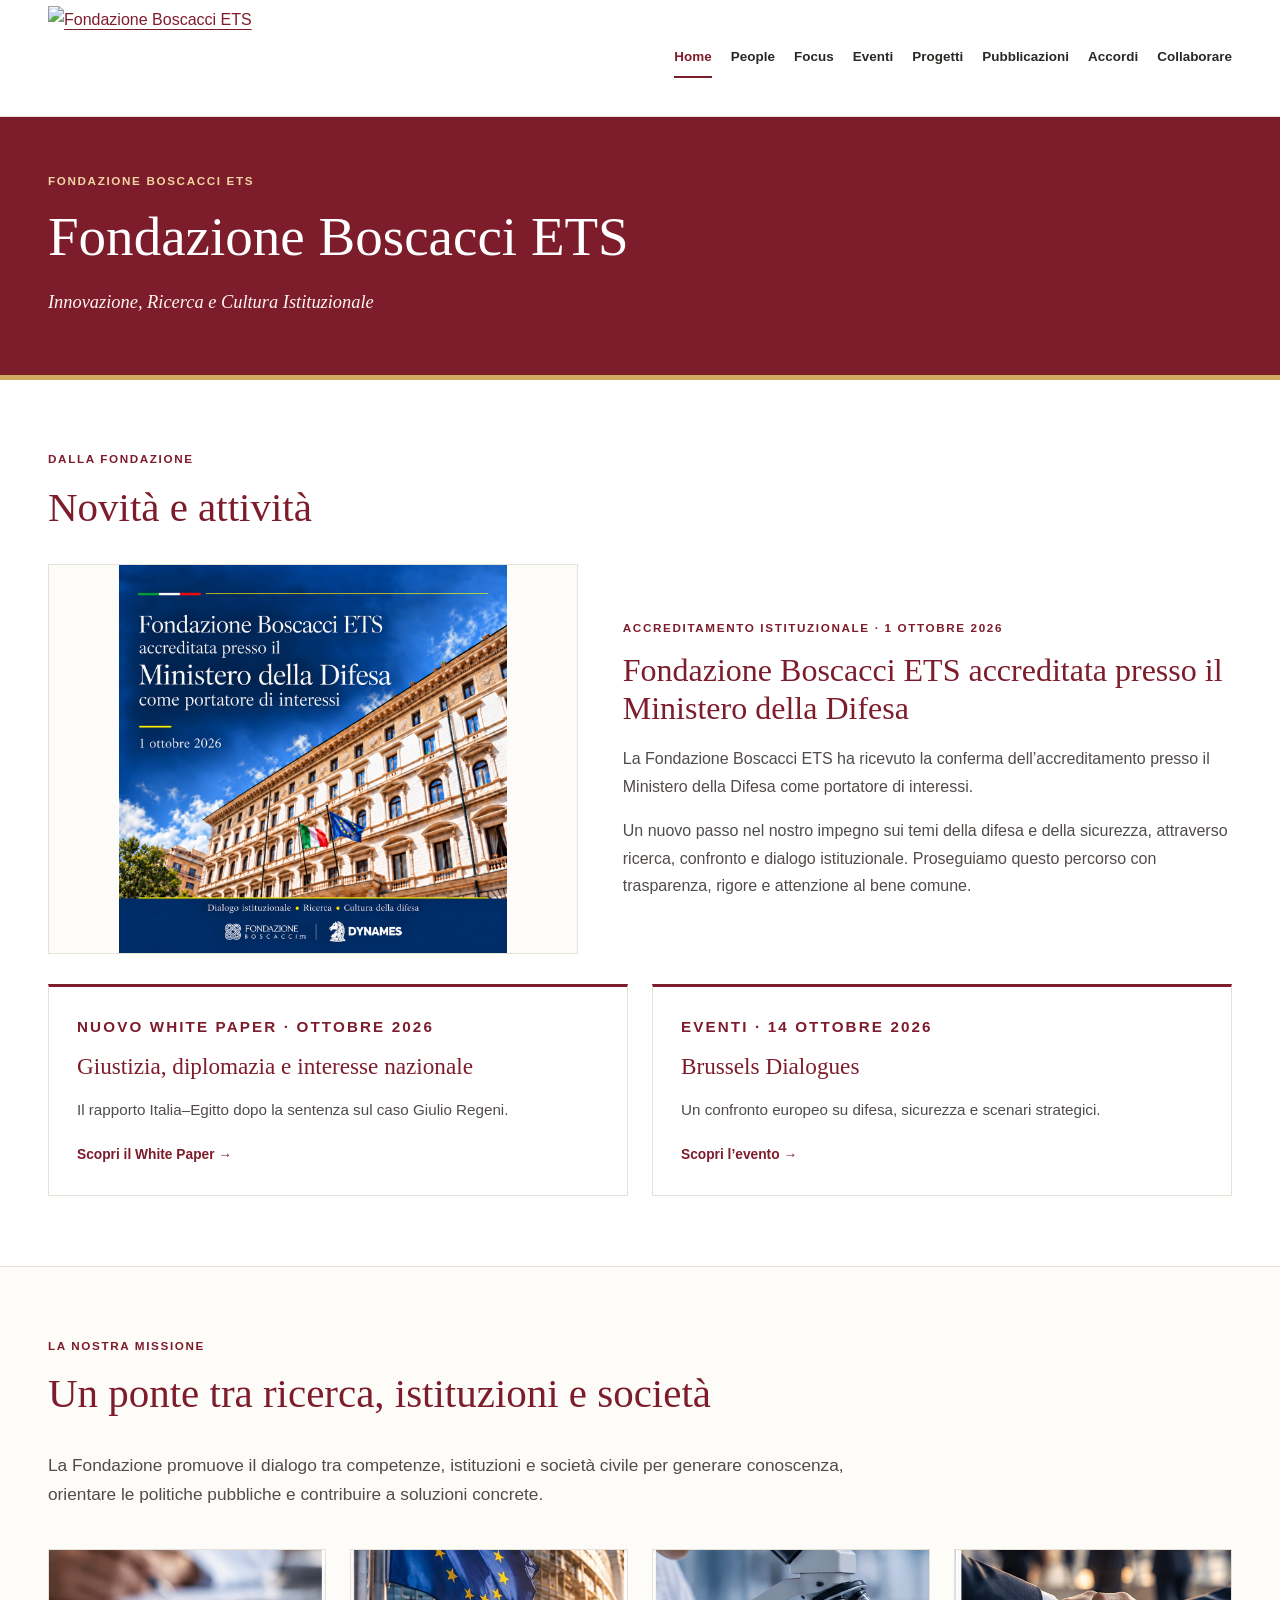
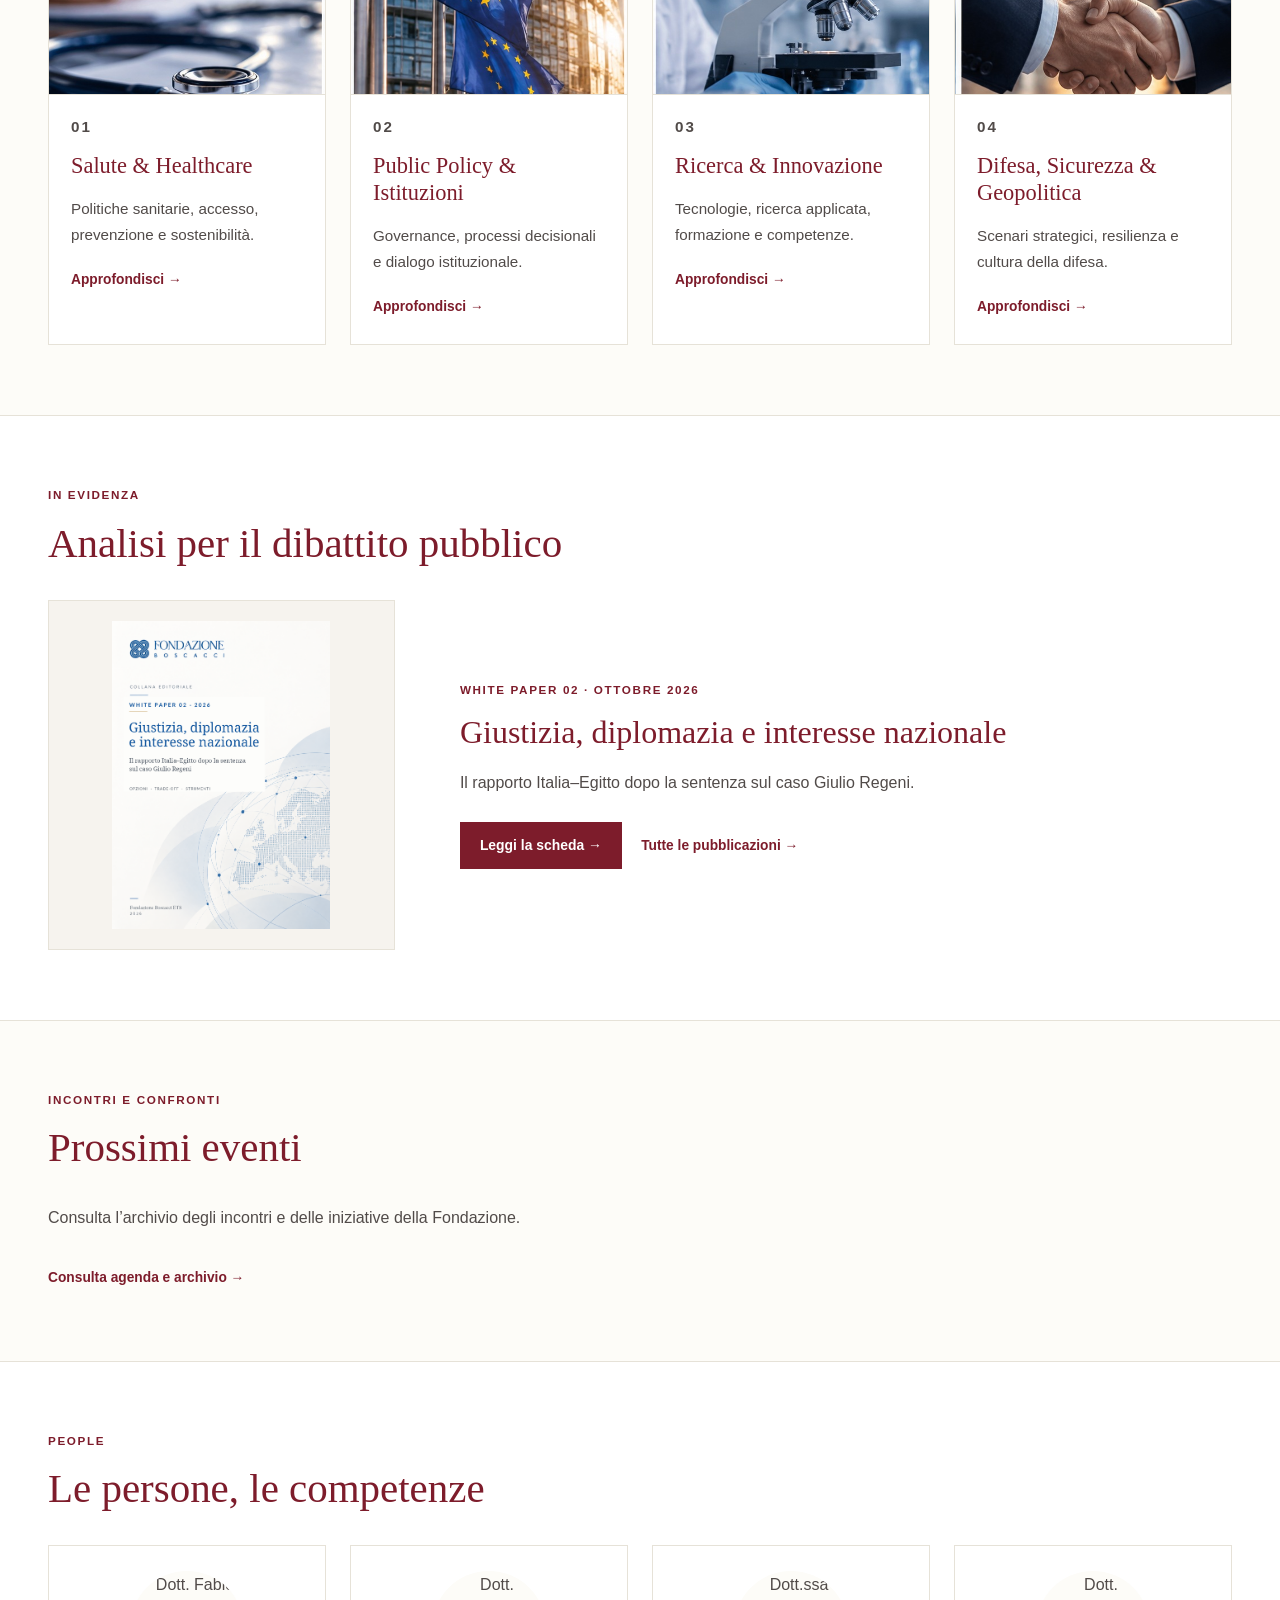
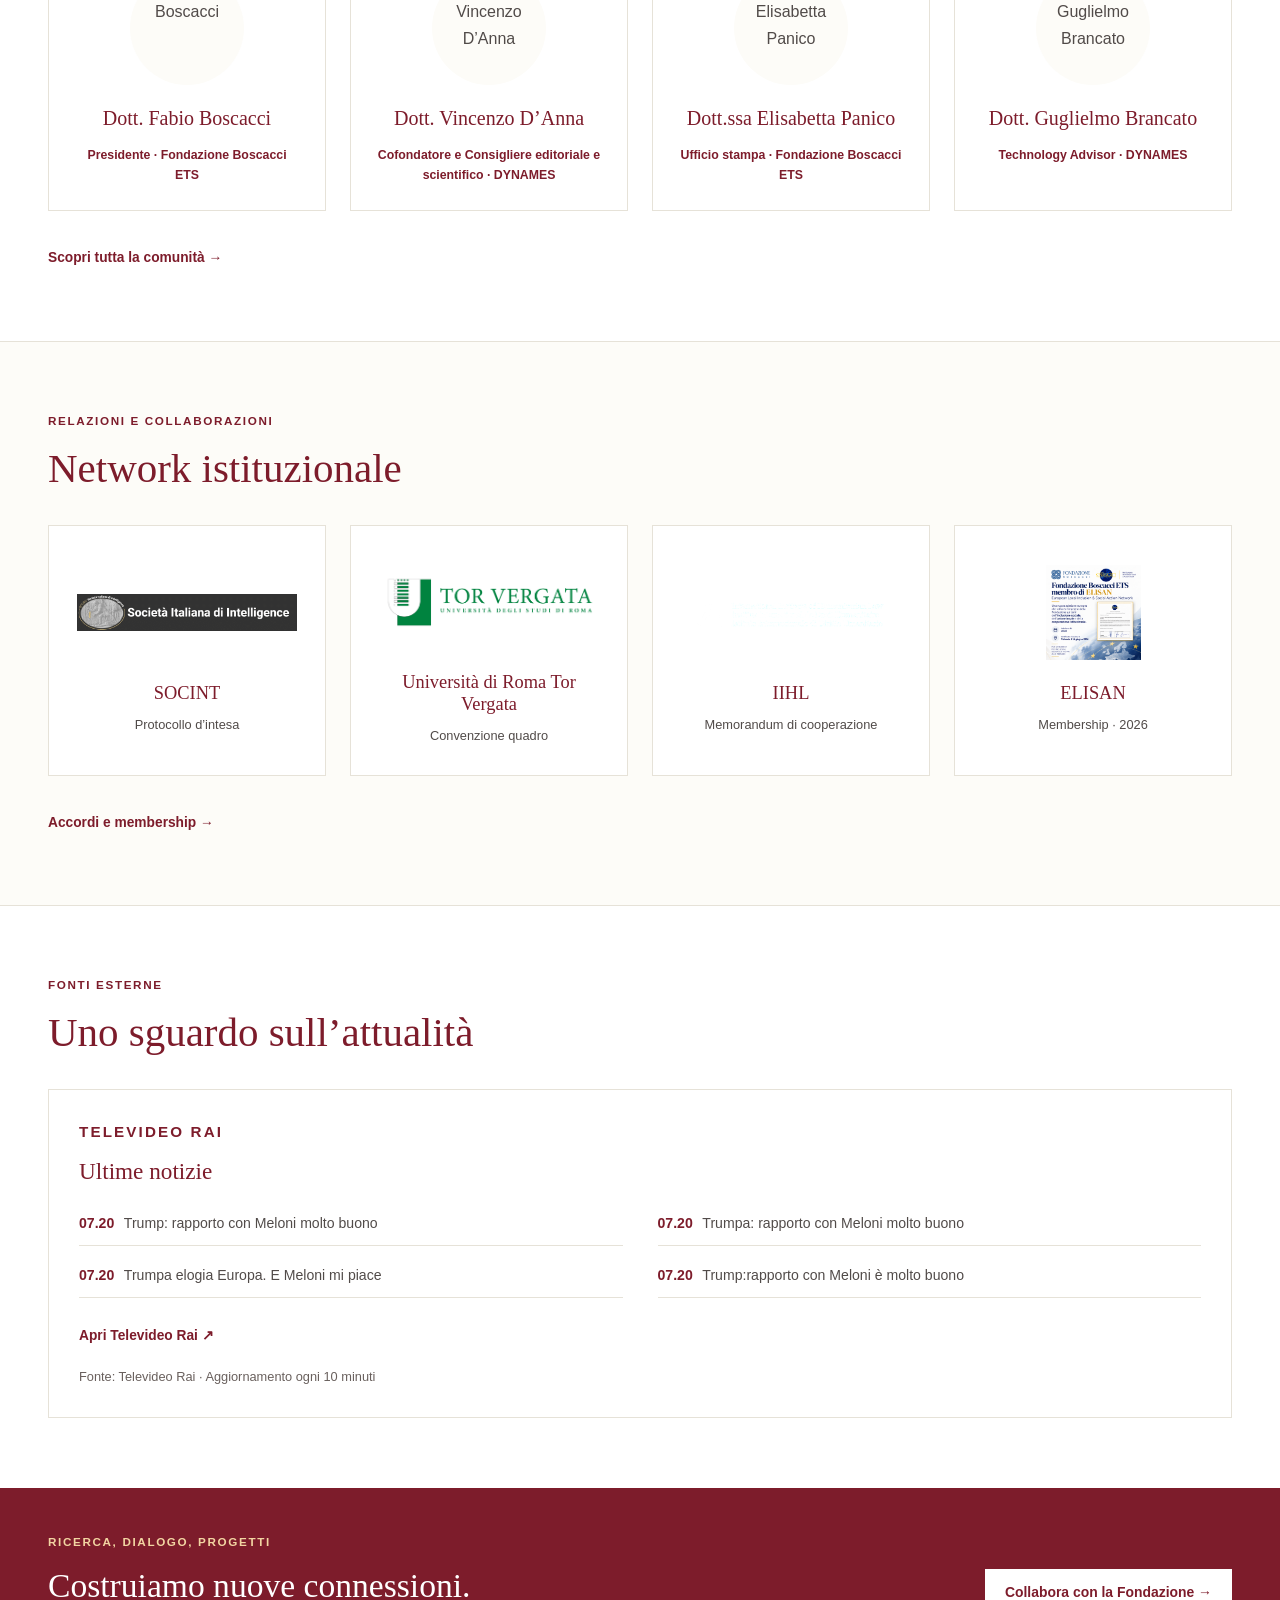
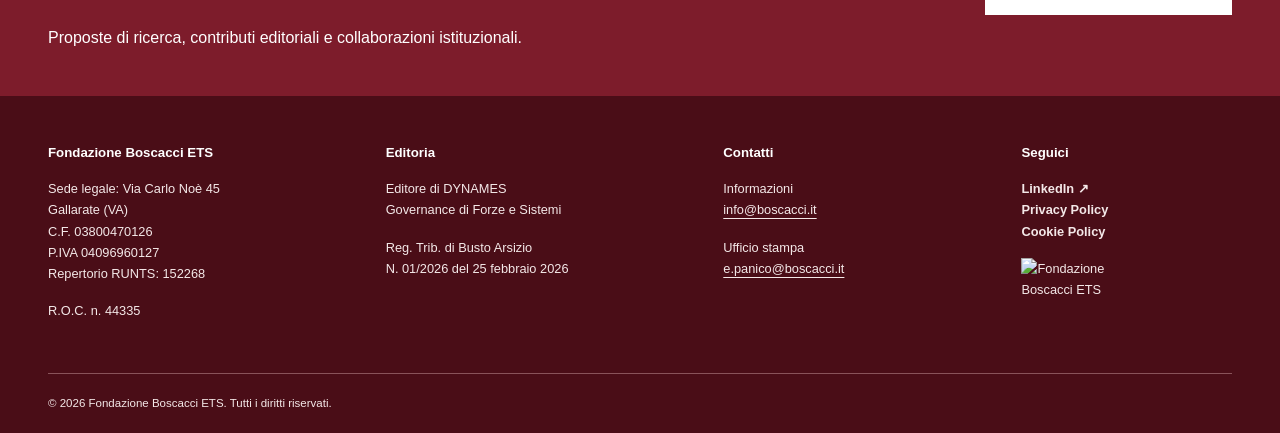
==== commit 5ea06cbc: "Update index.html" ====
--- a/index.html
+++ b/index.html
@@ -1592,7 +1592,9 @@
                     C.F. 03800470126<br>
                     P.IVA 04096960127<br>
                     Repertorio RUNTS: 152268
-                </p>
+               </p>
+                <p>
+                    R.O.C. n. 44335<br>
 
             </div>
 
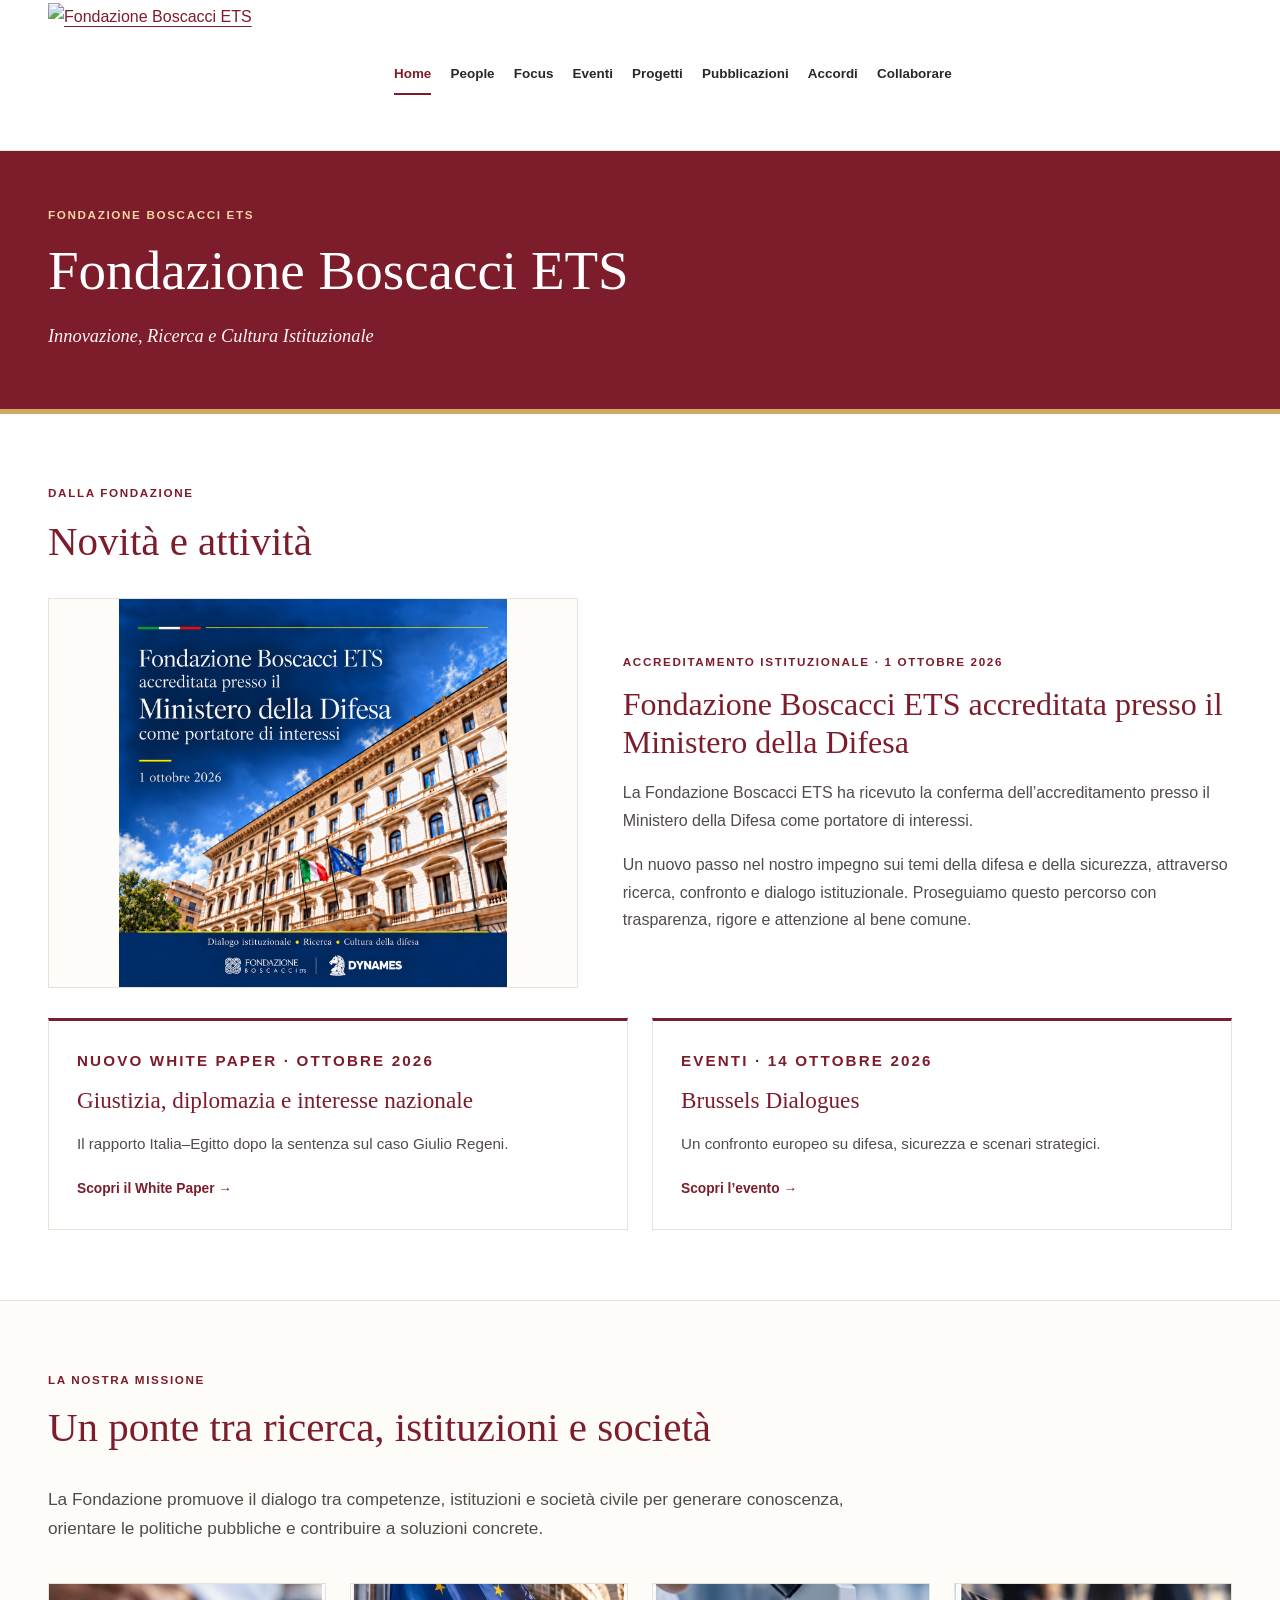
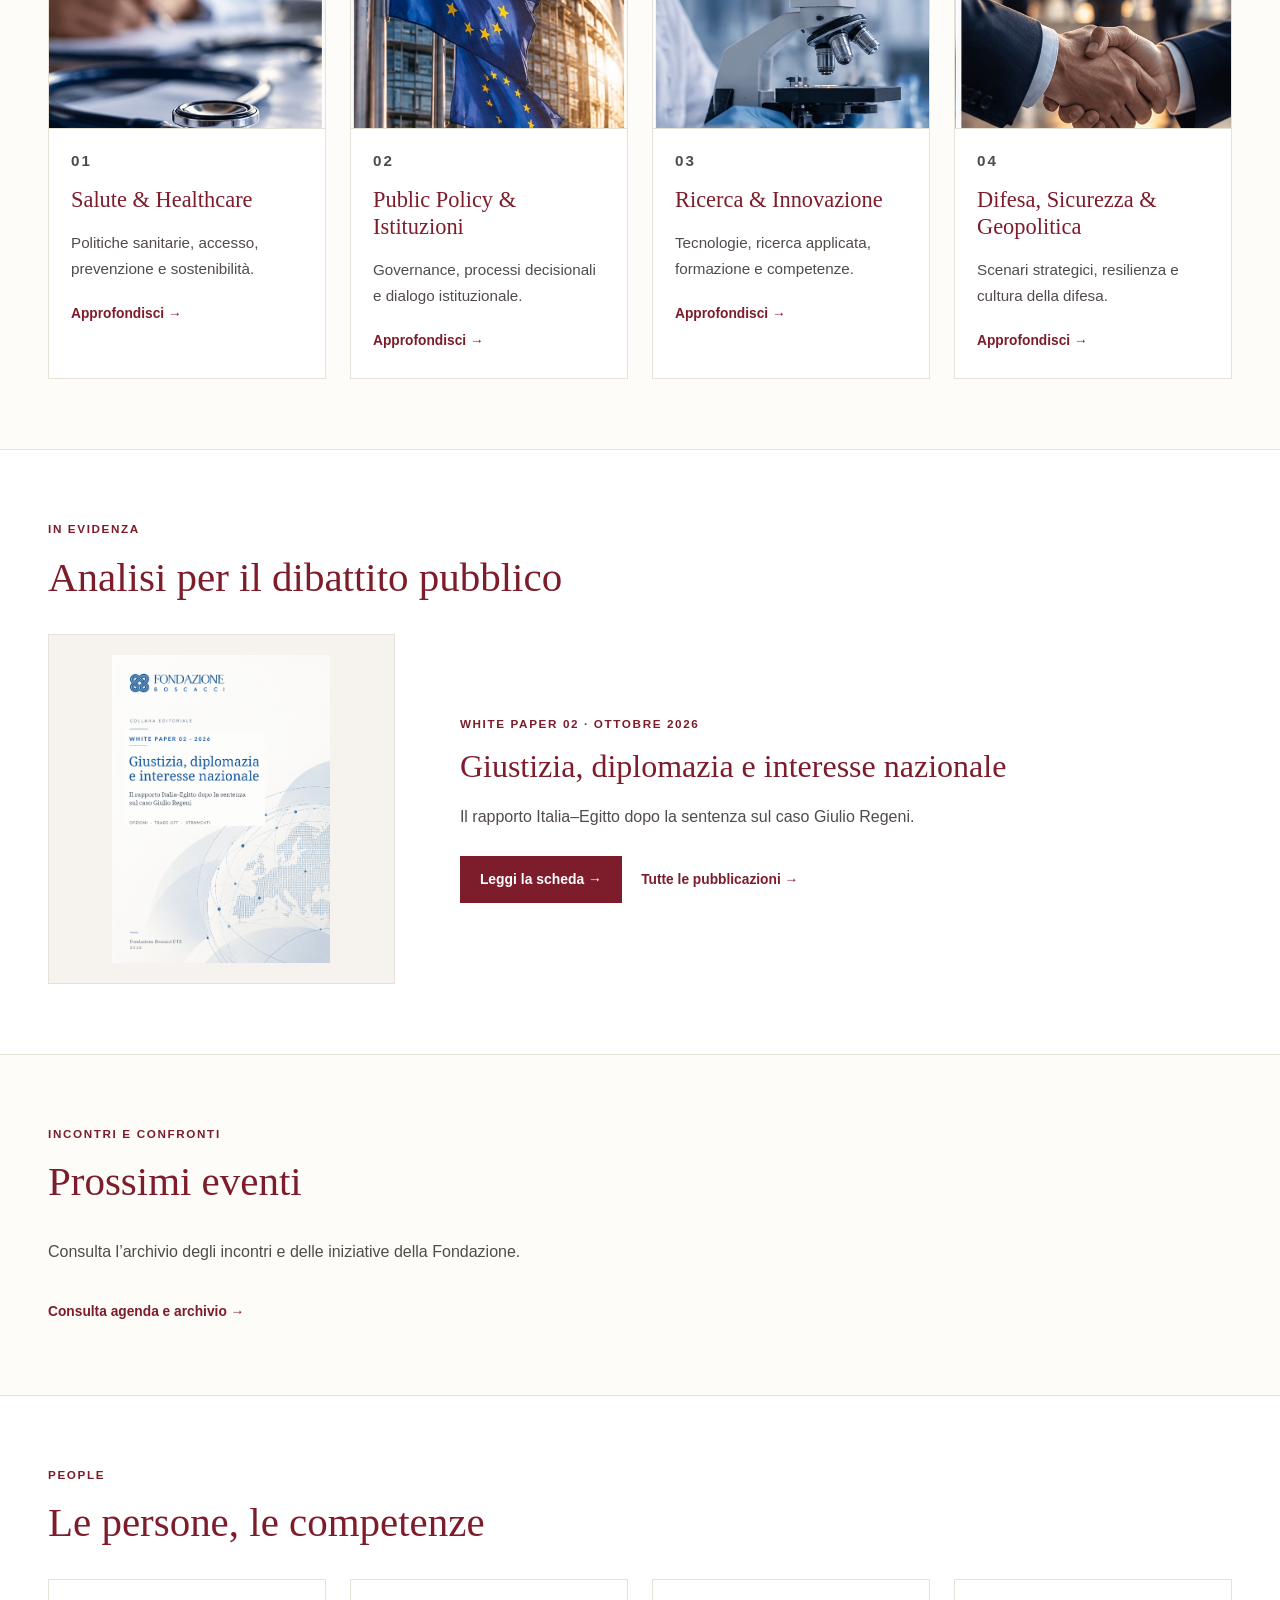
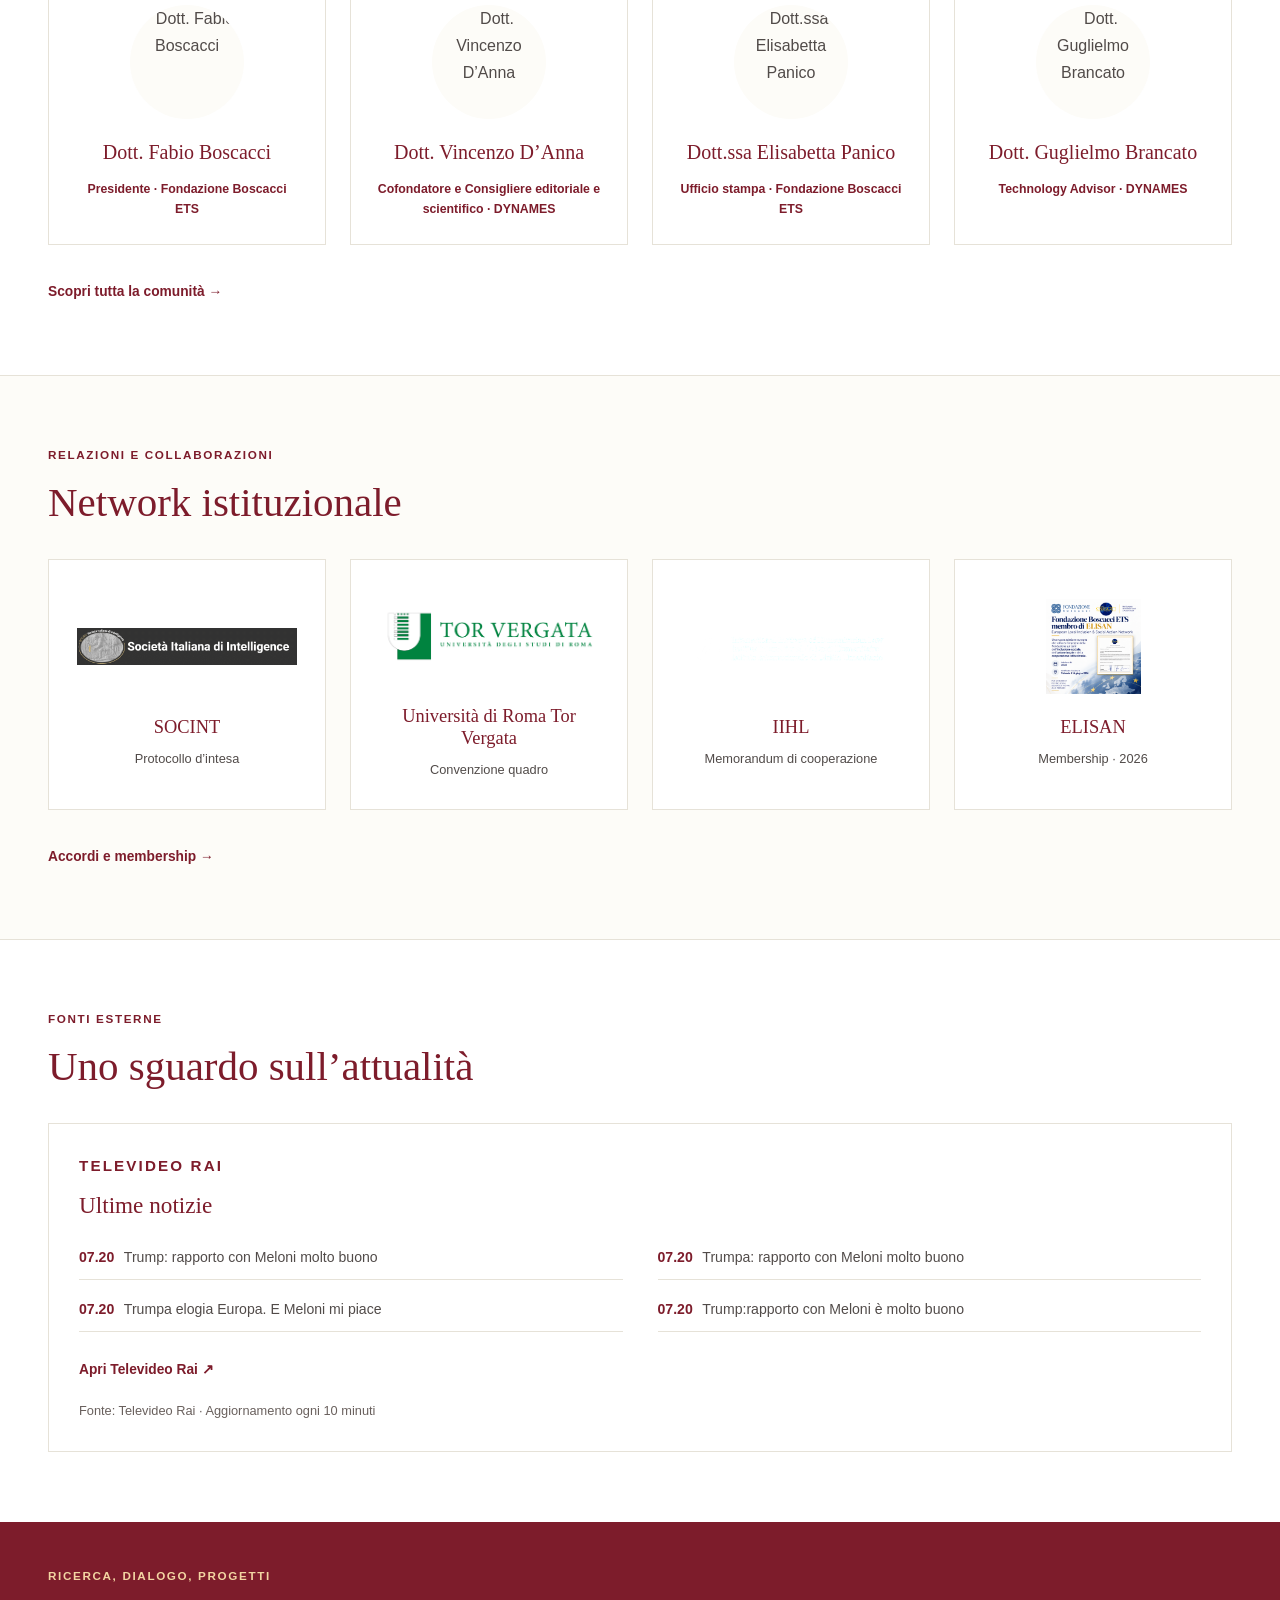
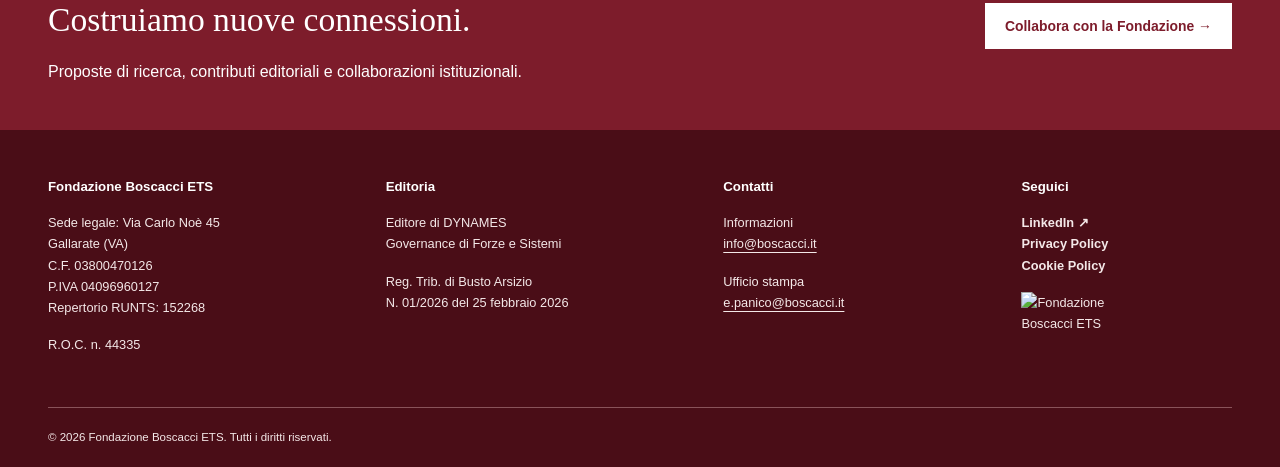
==== commit 24f66407: "Update index.html" ====
--- a/index.html
+++ b/index.html
@@ -896,7 +896,62 @@
                 transition: none !important;
             }
         }
-    </style>
+/* Logo più grande e menu più vicino */
+.header-inner {
+    justify-content: flex-start;
+    gap: 36px;
+    min-height: 150px;
+}
+
+.brand {
+    flex: 0 0 310px;
+}
+
+.brand-logo {
+    width: 310px;
+    height: 145px;
+    object-fit: contain;
+}
+
+#main-nav {
+    justify-content: flex-start;
+}
+
+/* Schermi intermedi */
+@media (max-width: 1100px) {
+    .header-inner {
+        gap: 24px;
+        min-height: 130px;
+    }
+
+    .brand {
+        flex-basis: 250px;
+    }
+
+    .brand-logo {
+        width: 250px;
+        height: 120px;
+    }
+}
+
+/* Cellulari */
+@media (max-width: 800px) {
+    .header-inner {
+        justify-content: space-between;
+        gap: 16px;
+        min-height: 110px;
+    }
+
+    .brand {
+        flex: 0 1 230px;
+    }
+
+    .brand-logo {
+        width: 230px;
+        max-width: 100%;
+        height: 105px;
+    }
+}    </style>
 </head>
 
 <body>
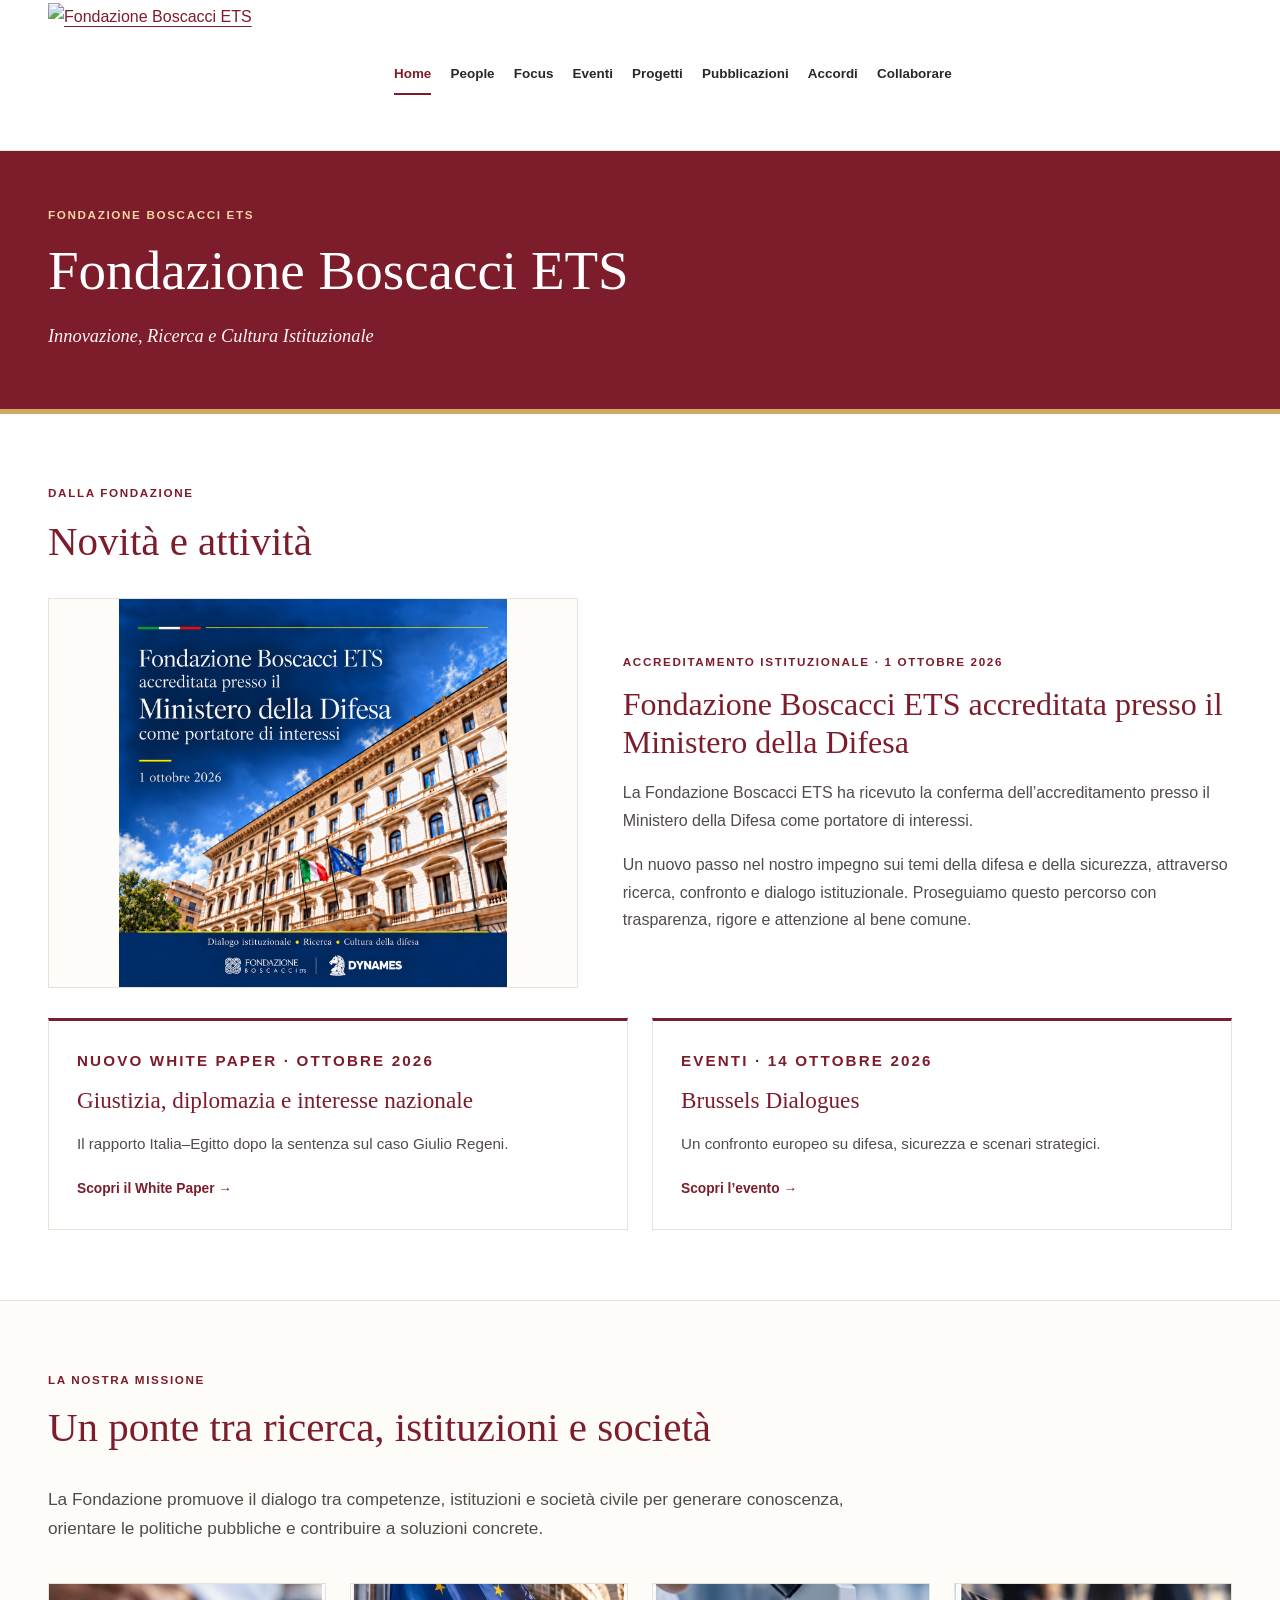
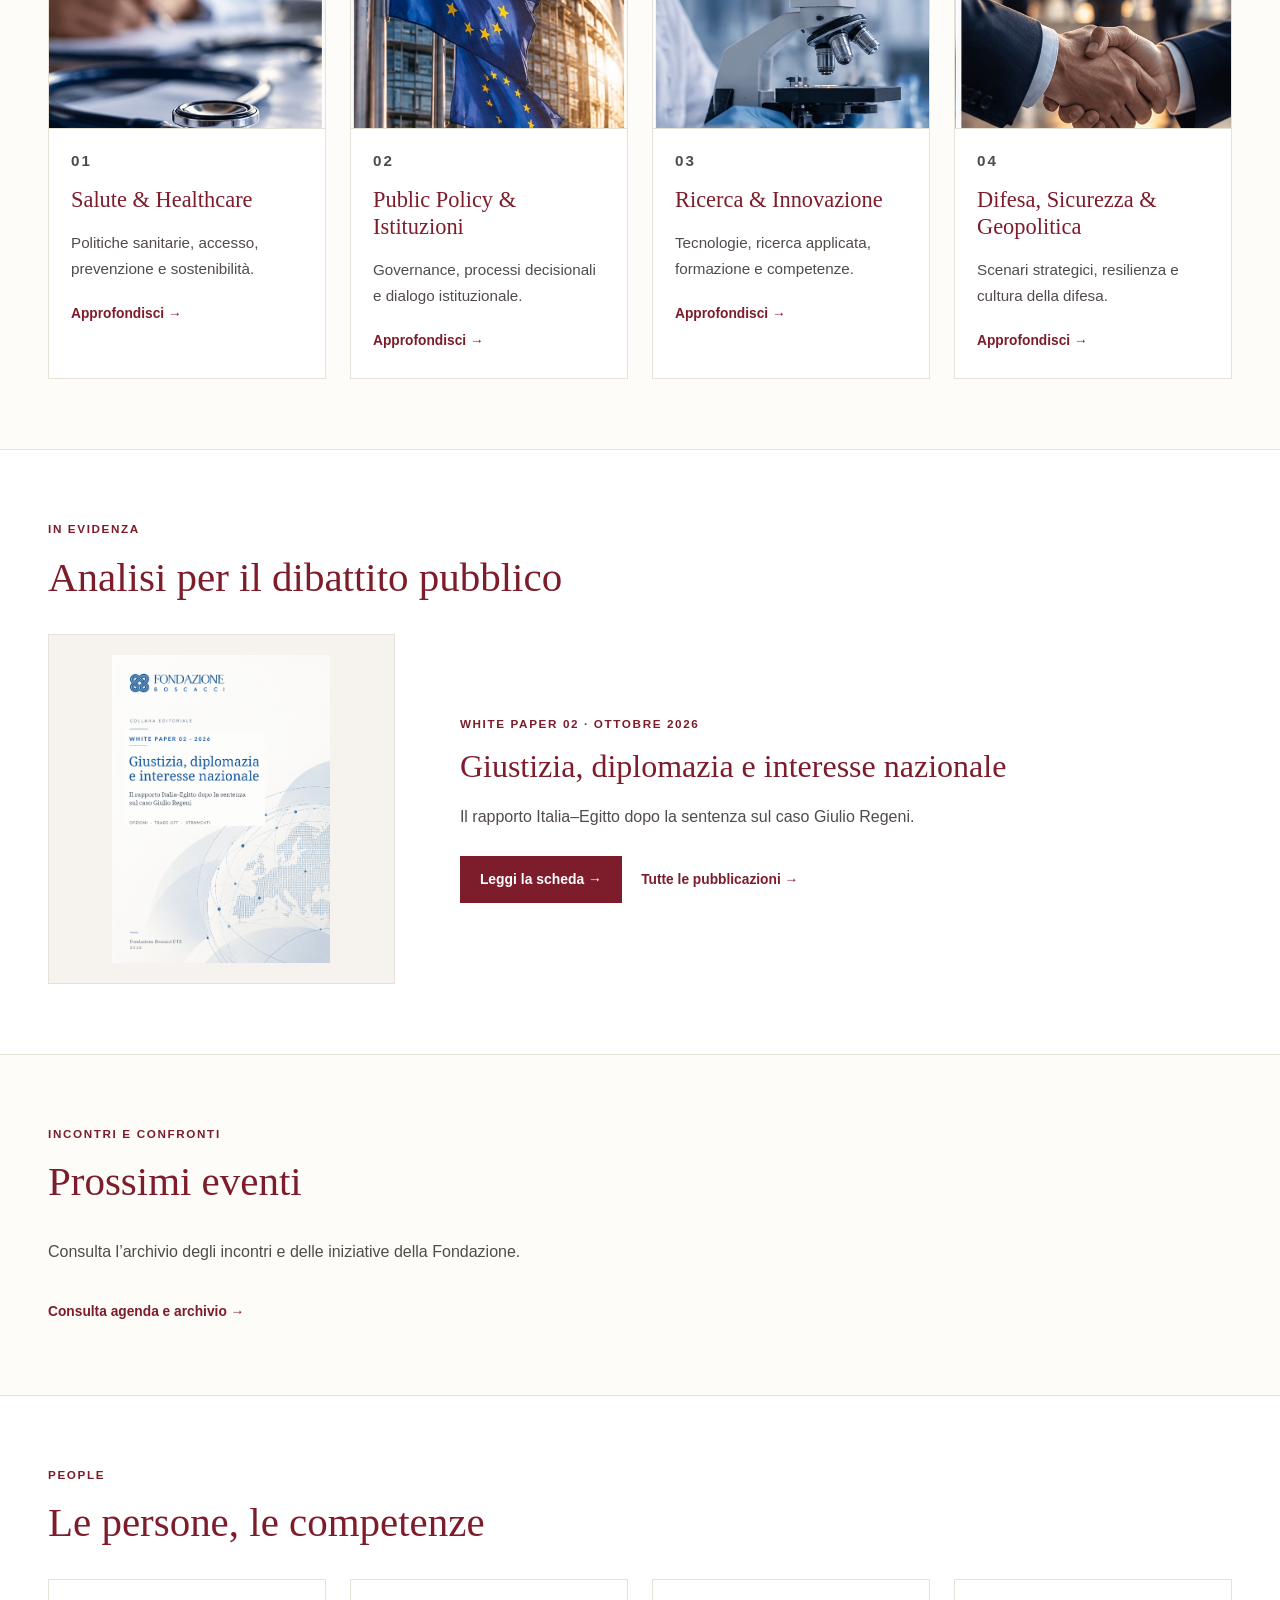
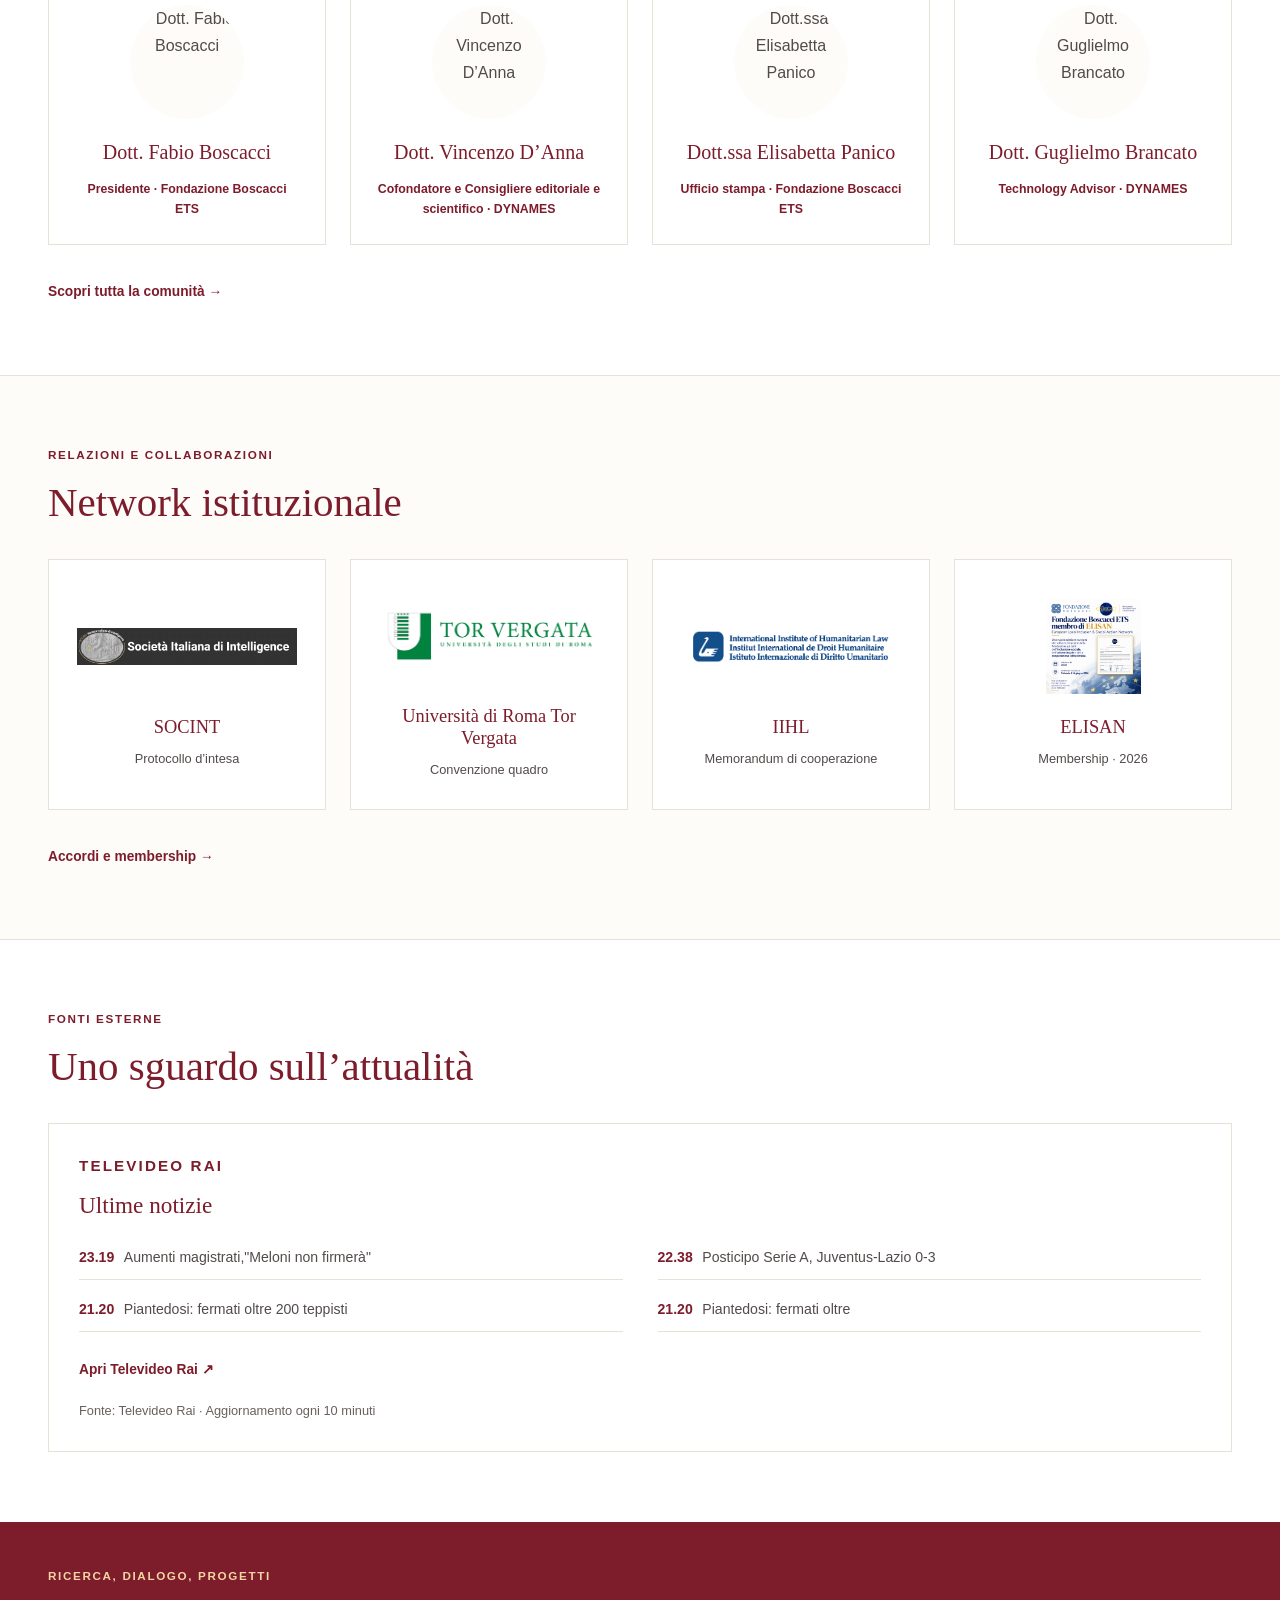
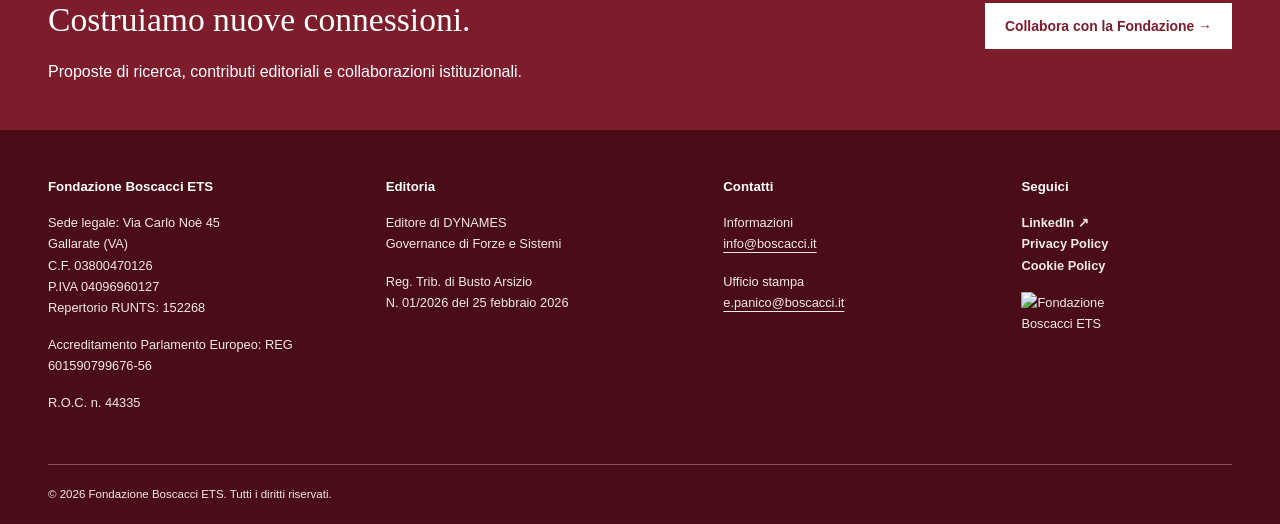
==== commit 738a809e: "Update index.html" ====
--- a/index.html
+++ b/index.html
@@ -1649,6 +1649,9 @@
                     Repertorio RUNTS: 152268
                </p>
                 <p>
+                    Accreditamento Parlamento Europeo: REG 601590799676-56
+                      </p>
+                <p>
                     R.O.C. n. 44335<br>
 
             </div>
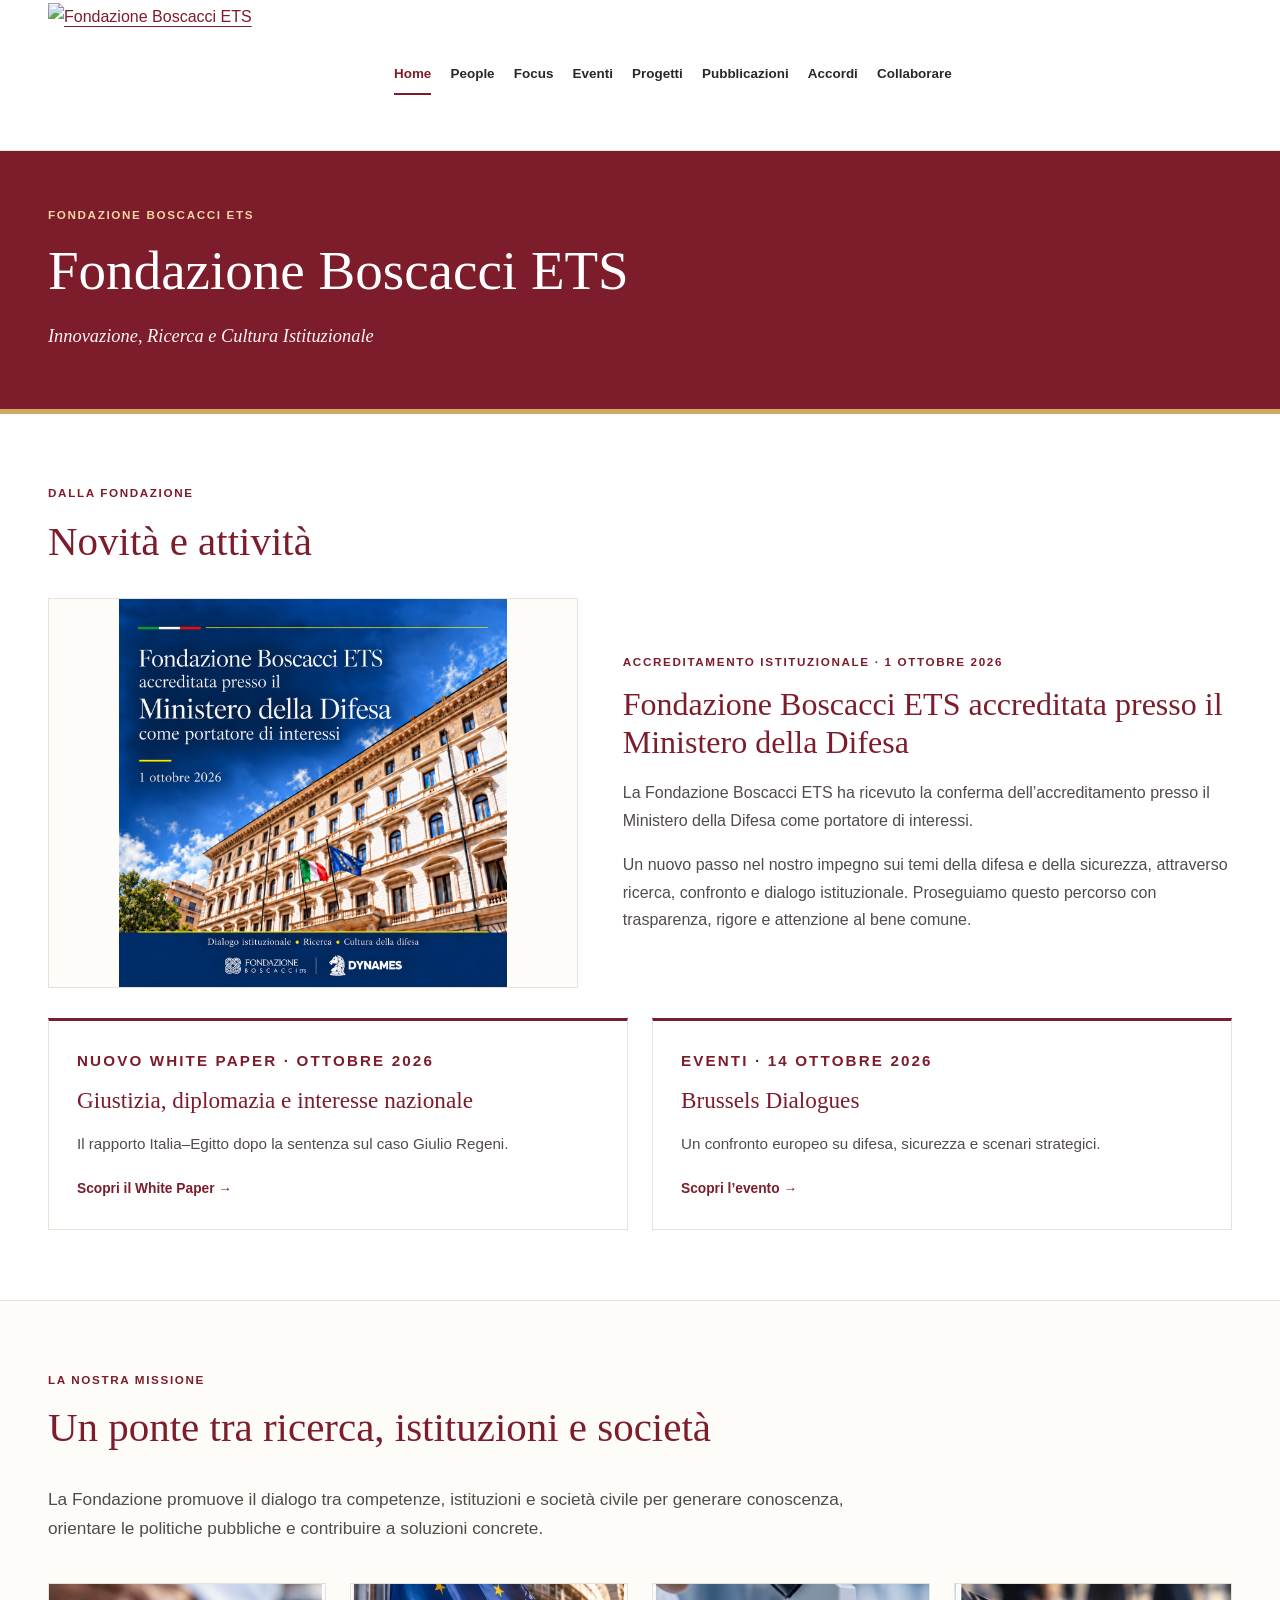
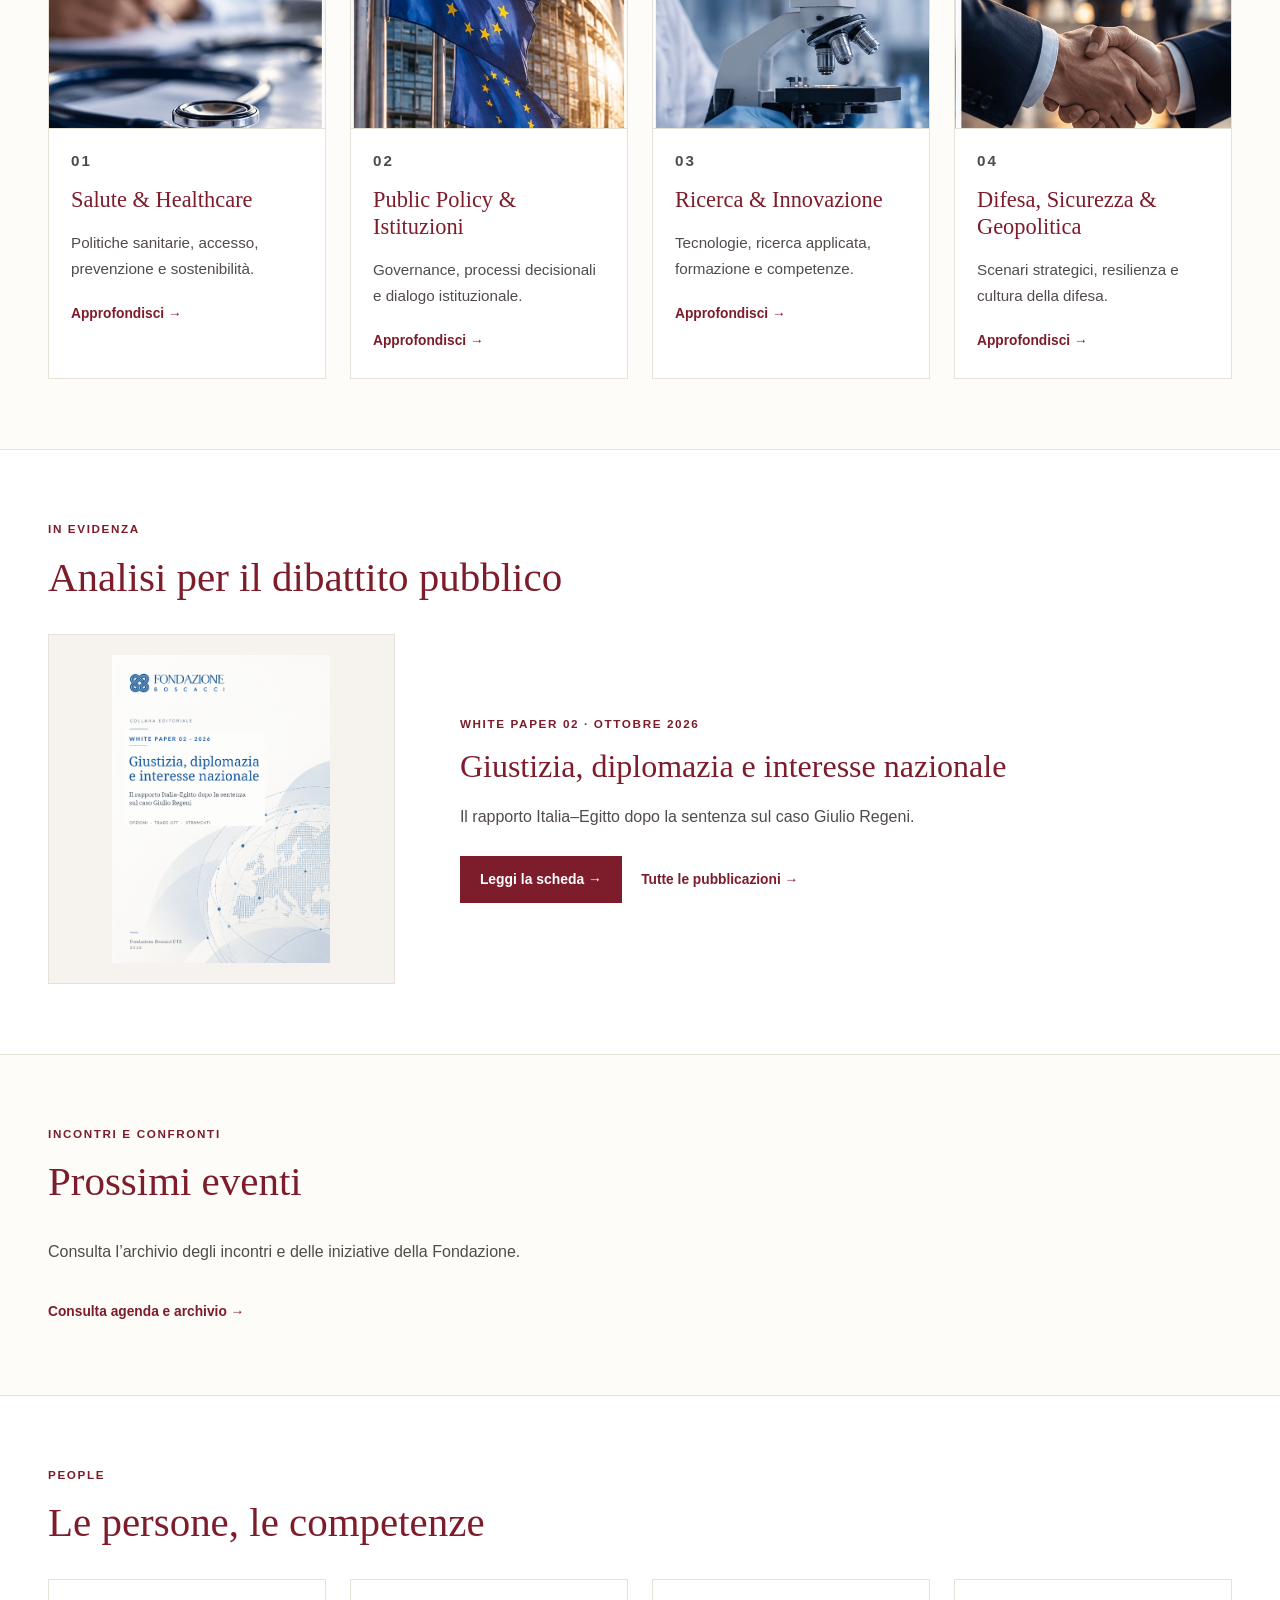
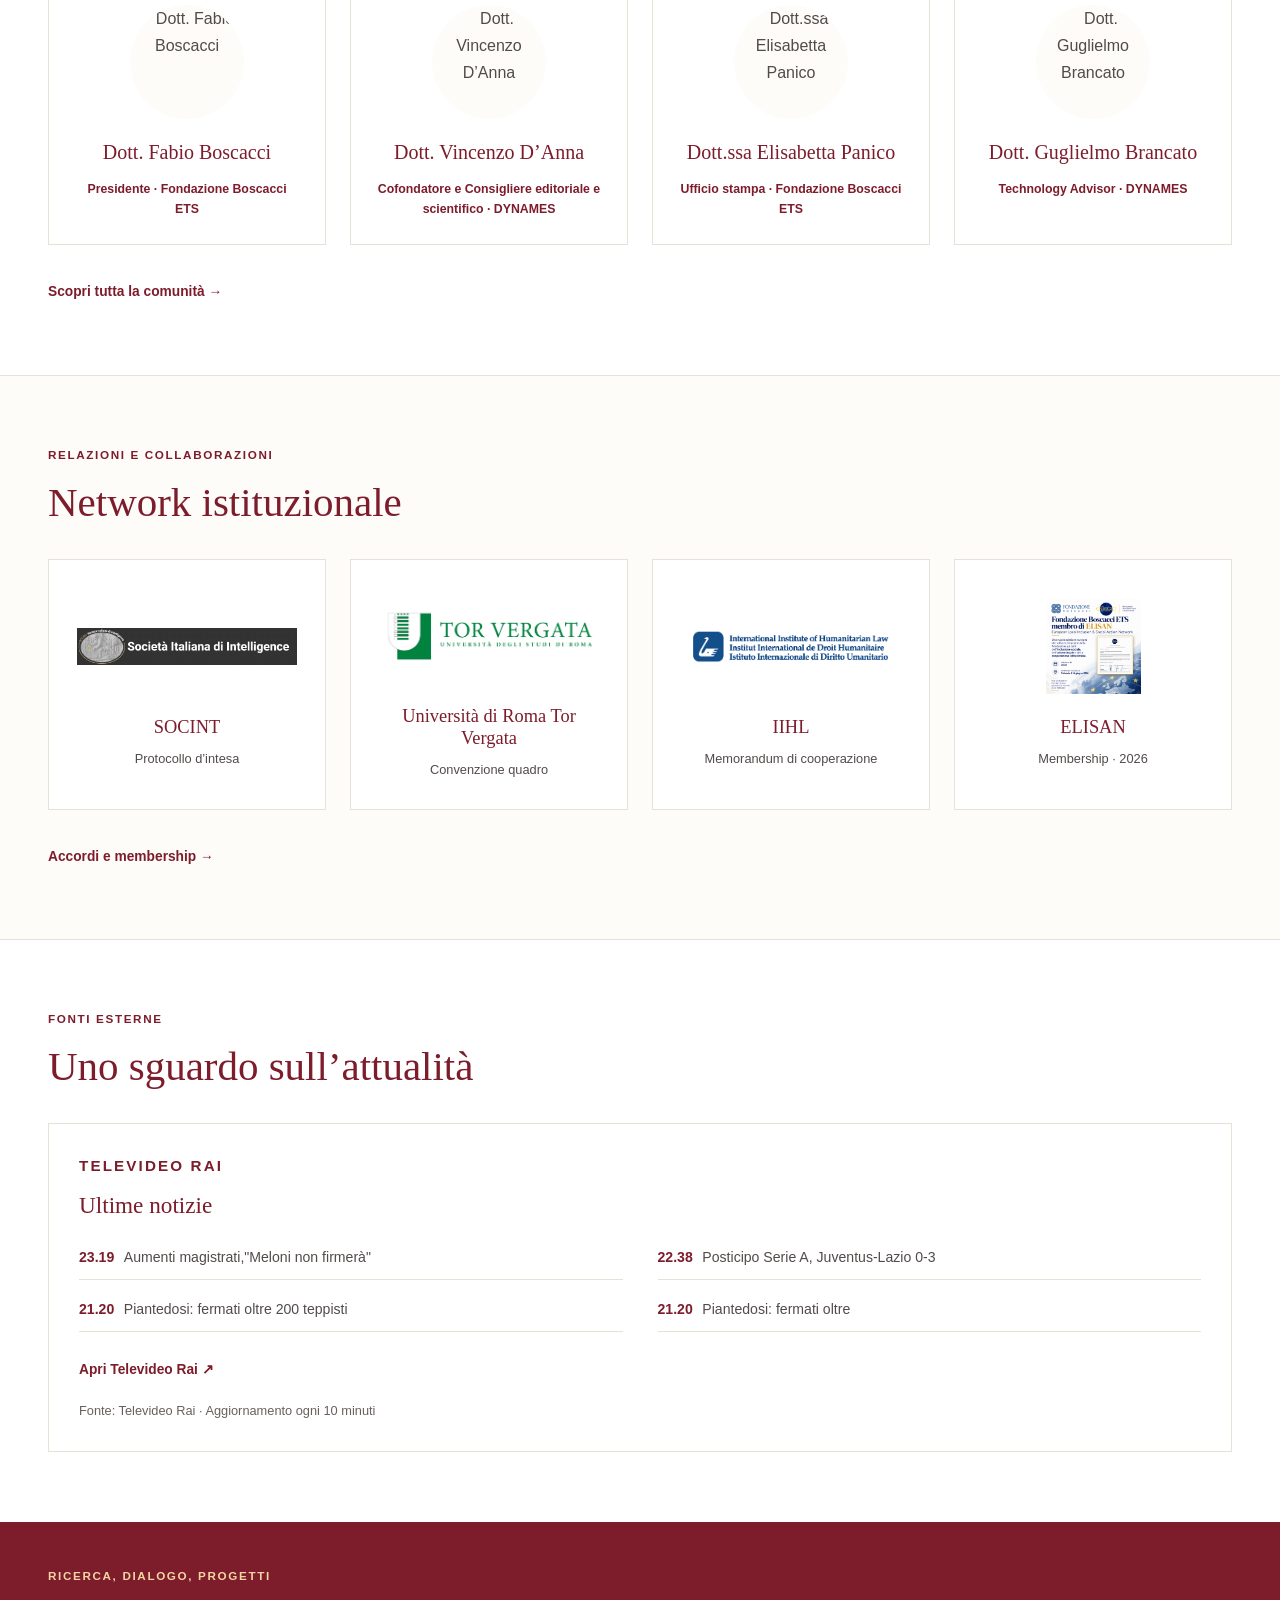
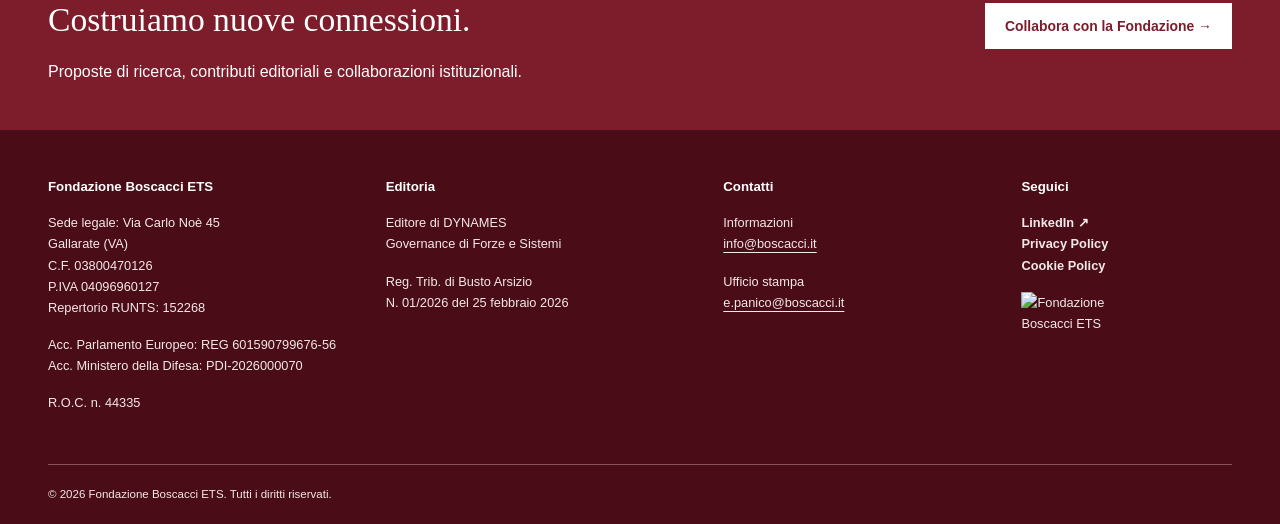
==== commit 156bc4a4: "Update index.html" ====
--- a/index.html
+++ b/index.html
@@ -1649,7 +1649,8 @@
                     Repertorio RUNTS: 152268
                </p>
                 <p>
-                    Accreditamento Parlamento Europeo: REG 601590799676-56
+                    Acc. Parlamento Europeo: REG 601590799676-56<br>
+                    Acc. Ministero della Difesa: PDI-2026000070
                       </p>
                 <p>
                     R.O.C. n. 44335<br>
